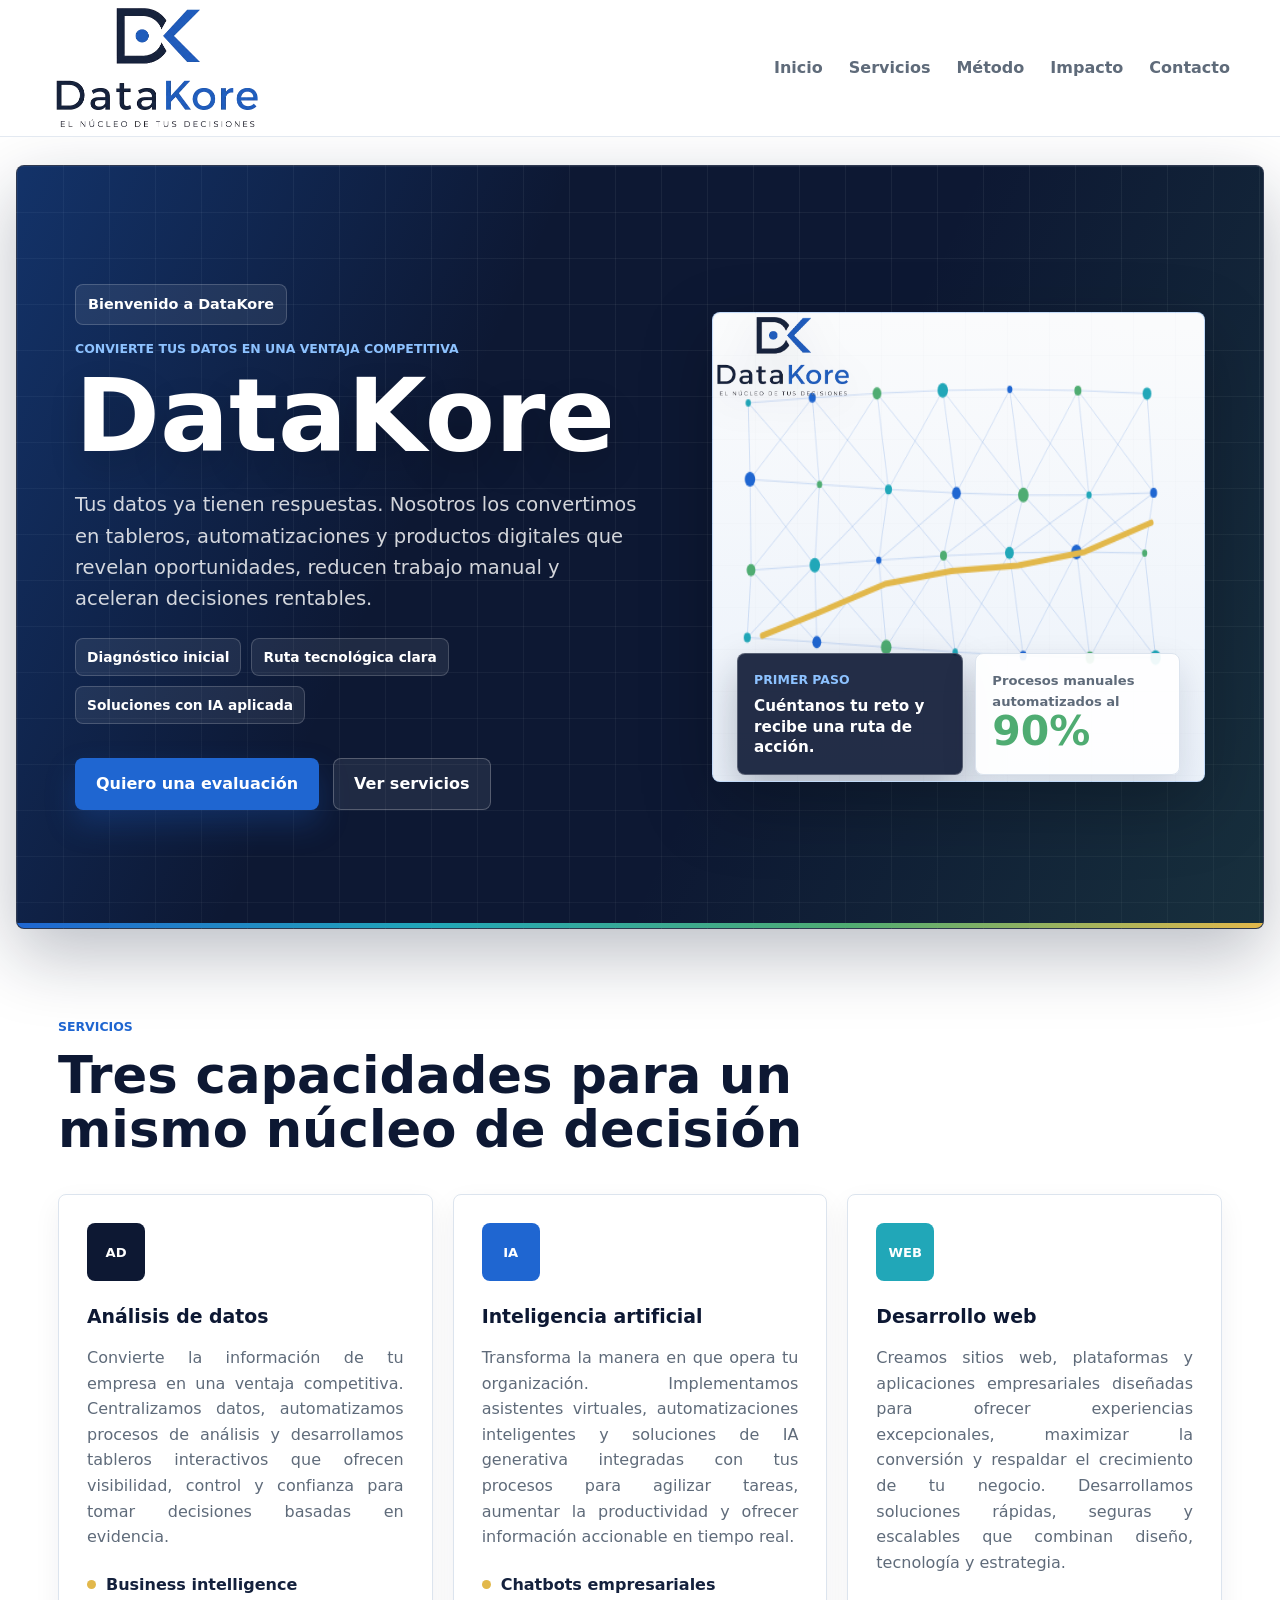
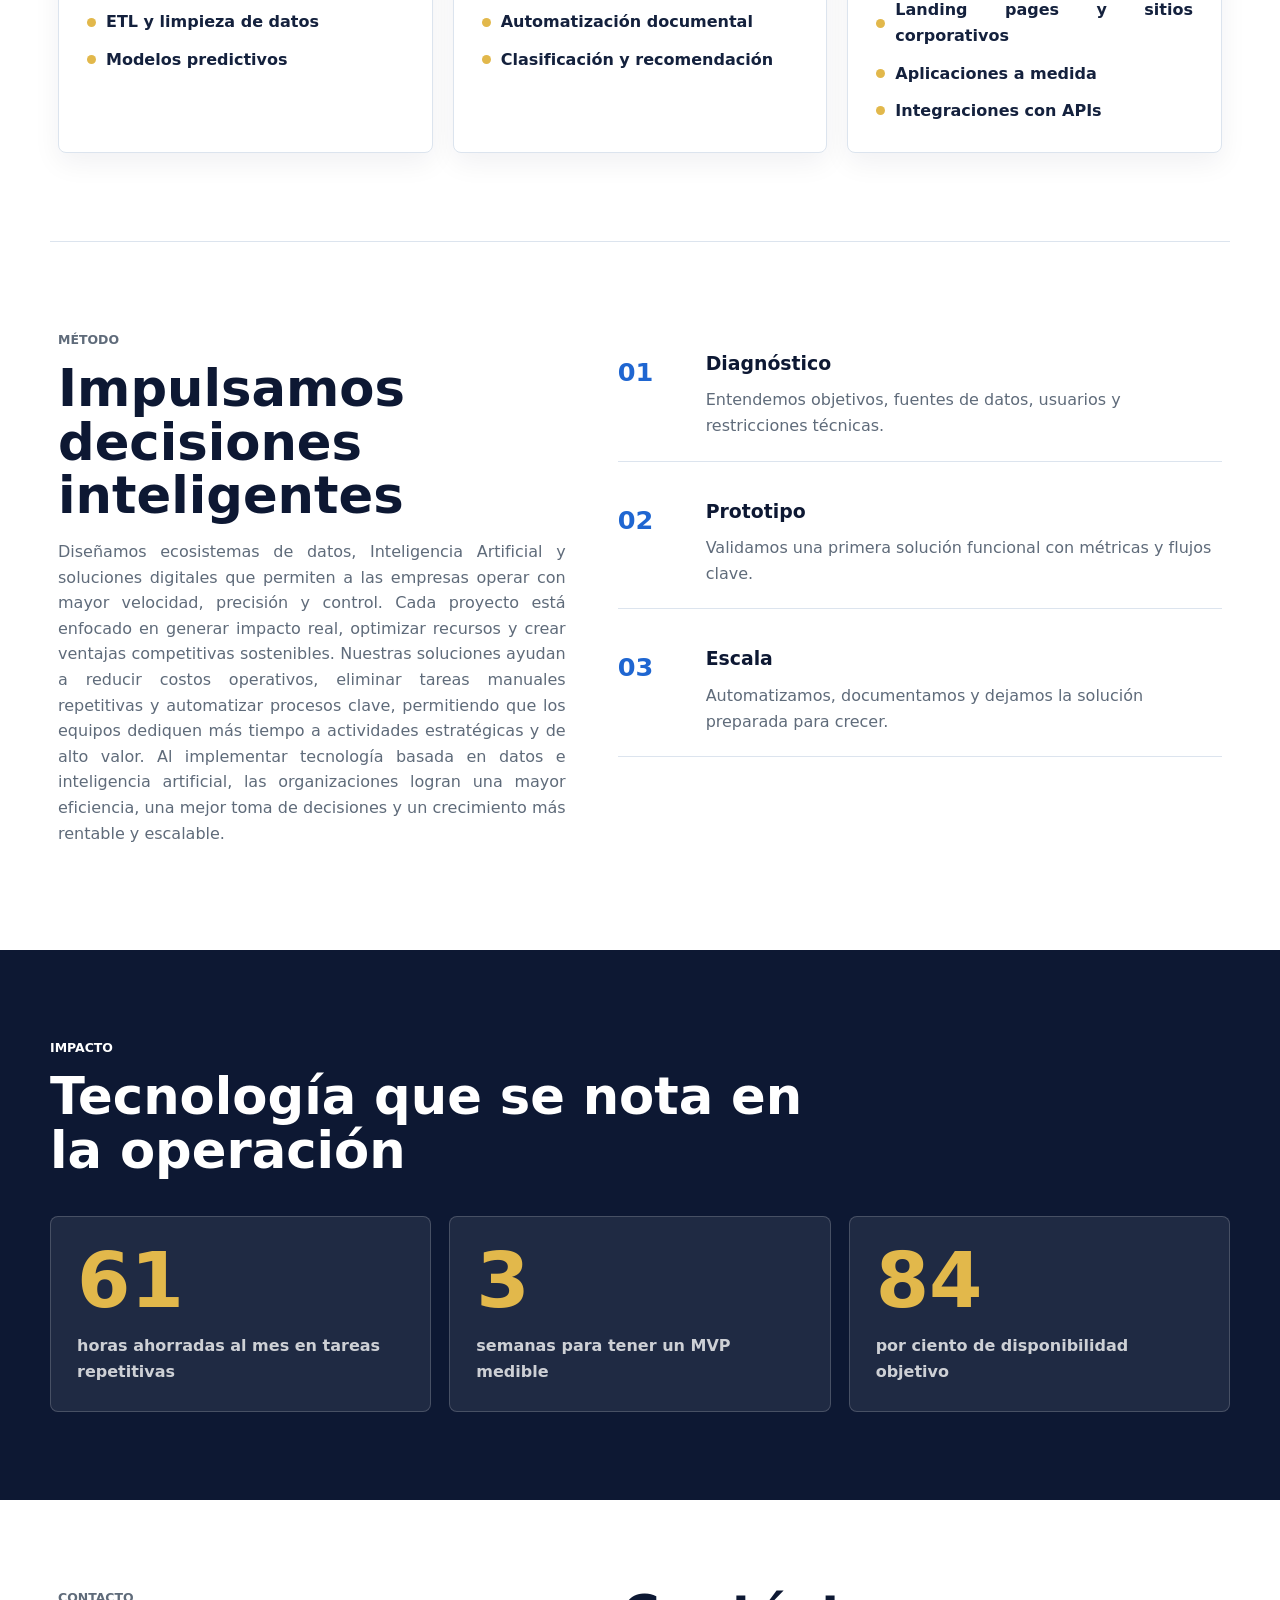
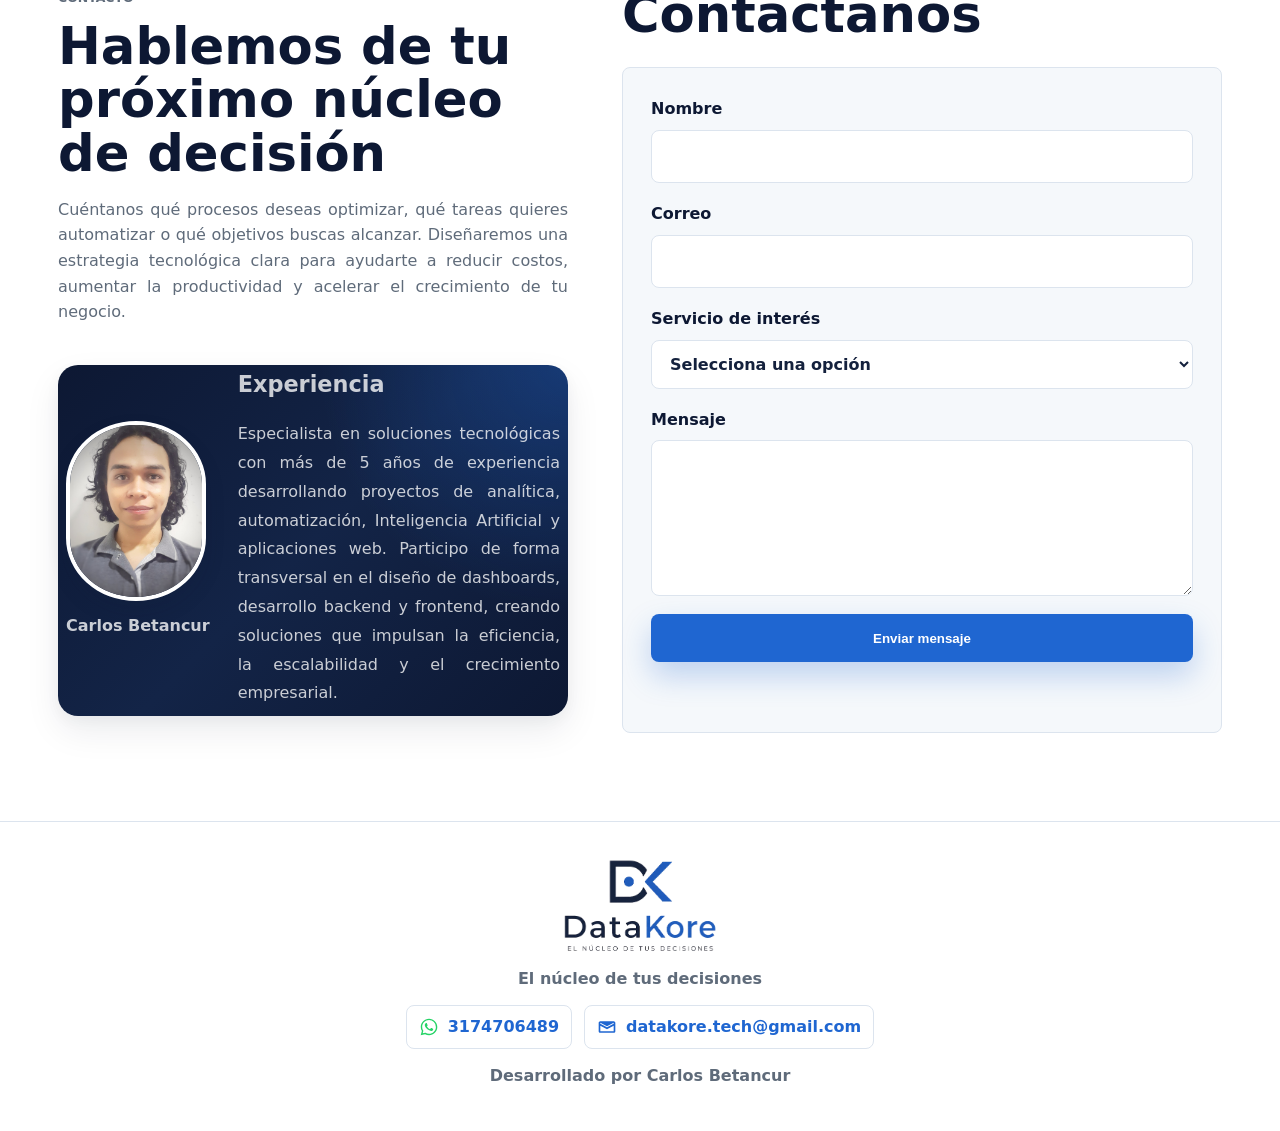
==== index.html @ 629682bc "Update index.html phone number" ====
<!DOCTYPE html>
<html lang="es">
  <head>
    <!-- deploy -->
    <meta charset="UTF-8" />
    <meta name="viewport" content="width=device-width, initial-scale=1.0" />
    <meta
      name="description"
      content="DataKore ofrece análisis de datos, desarrollo web e inteligencia artificial para convertir información en decisiones de negocio."
    />
    <title>DataKore | Análisis de datos, web e inteligencia artificial</title>
    <link rel="icon" href="favicon.ico" sizes="any" />
    <link rel="icon" type="image/png" href="favicon.png" />
    <link rel="stylesheet" href="styles.css" />
  </head>
  <body>
    <header class="site-header" id="top">
      <nav class="nav" aria-label="Navegación principal">
        <a class="brand" href="#top" aria-label="DataKore inicio">
          <img src="datakore-logo-transparent.png" alt="DataKore" />
        </a>

        <button class="nav-toggle" type="button" aria-label="Abrir menú" aria-expanded="false">
          <span></span>
          <span></span>
          <span></span>
        </button>

        <div class="nav-links" data-nav-links>
          <a href="#top">Inicio</a>
          <a href="#servicios">Servicios</a>
          <a href="#metodo">Método</a>
          <a href="#impacto">Impacto</a>
          <a href="#contacto">Contacto</a>
        </div>
      </nav>
    </header>

    <main>
      <section class="hero" aria-labelledby="hero-title">
        <div class="hero-content">
          <p class="welcome-line">Bienvenido a DataKore</p>
          <p class="eyebrow">Convierte tus datos en una ventaja competitiva</p>
          <h1 id="hero-title">DataKore</h1>
          <p class="hero-copy">
            Tus datos ya tienen respuestas. Nosotros los convertimos en tableros,
            automatizaciones y productos digitales que revelan oportunidades, reducen
            trabajo manual y aceleran decisiones rentables.
          </p>
          <div class="hero-benefits" aria-label="Beneficios principales">
            <span>Diagnóstico inicial</span>
            <span>Ruta tecnológica clara</span>
            <span>Soluciones con IA aplicada</span>
          </div>
          <div class="hero-actions">
            <a class="btn primary" href="#contacto">Quiero una evaluación</a>
            <a class="btn secondary" href="#servicios">Ver servicios</a>
          </div>
        </div>

        <div class="hero-visual" aria-label="Visualización dinámica de datos">
          <img class="hero-logo" src="datakore-logo-transparent.png" alt="" aria-hidden="true" />
          <canvas id="dataCanvas" width="560" height="380"></canvas>
          <div class="visual-cards" aria-label="Resumen de acción e impacto">
            <div class="lead-panel">
              <span>Primer paso</span>
              <strong>Cuéntanos tu reto y recibe una ruta de acción.</strong>
            </div>
            <div class="metric-panel">
              <span class="metric-label">Procesos manuales automatizados al</span>
              <strong class="metric-value">
                <span class="metric-number">90%</span>
              </strong>
            </div>
          </div>
        </div>
      </section>

      <section class="services section" id="servicios" aria-labelledby="services-title">
        <div class="section-heading">
          <p class="eyebrow">Servicios</p>
          <h2 id="services-title">Tres capacidades para un mismo núcleo de decisión</h2>
        </div>

        <div class="service-grid">
          <article class="service-card">
            <span class="service-icon">AD</span>
            <h3>Análisis de datos</h3>
            <p>
              Convierte la información de tu empresa en una ventaja competitiva. 
              Centralizamos datos, automatizamos procesos de análisis y desarrollamos 
              tableros interactivos que ofrecen visibilidad, control y confianza para 
              tomar decisiones basadas en evidencia.
            </p>
            <ul>
              <li>Business intelligence</li>
              <li>ETL y limpieza de datos</li>
              <li>Modelos predictivos</li>
            </ul>
          </article>

          <article class="service-card">
            <span class="service-icon">IA</span>
            <h3>Inteligencia artificial</h3>
            <p>
              Transforma la manera en que opera tu organización. Implementamos asistentes 
              virtuales, automatizaciones inteligentes y soluciones de IA generativa integradas 
              con tus procesos para agilizar tareas, aumentar la productividad y ofrecer información 
              accionable en tiempo real.

            </p>
            <ul>
              <li>Chatbots empresariales</li>
              <li>Automatización documental</li>
              <li>Clasificación y recomendación</li>
            </ul>
          </article>

          <article class="service-card">
            <span class="service-icon">WEB</span>
            <h3>Desarrollo web</h3>
            <p>
              Creamos sitios web, plataformas y aplicaciones empresariales diseñadas para ofrecer experiencias 
              excepcionales, maximizar la conversión y respaldar el crecimiento de tu negocio. Desarrollamos 
              soluciones rápidas, seguras y escalables que combinan diseño, tecnología y estrategia.
            </p>
            <ul>
              <li>Landing pages y sitios corporativos</li>
              <li>Aplicaciones a medida</li>
              <li>Integraciones con APIs</li>
            </ul>
          </article>
        </div>
      </section>

      <section class="method section" id="metodo" aria-labelledby="method-title">
        <div class="method-copy">
          <p class="eyebrow">Método</p>
          <h2 id="method-title">Impulsamos decisiones inteligentes</h2>
          <p>
            Diseñamos ecosistemas de datos, Inteligencia Artificial y soluciones digitales que 
            permiten a las empresas operar con mayor velocidad, precisión y control. Cada proyecto 
            está enfocado en generar impacto real, optimizar recursos y crear ventajas competitivas 
            sostenibles. Nuestras soluciones ayudan a reducir costos operativos, eliminar tareas 
            manuales repetitivas y automatizar procesos clave, permitiendo que los equipos dediquen 
            más tiempo a actividades estratégicas y de alto valor. Al implementar tecnología basada 
            en datos e inteligencia artificial, las organizaciones logran una mayor eficiencia, una 
            mejor toma de decisiones y un crecimiento más rentable y escalable.
          </p>
        </div>

        <div class="timeline">
          <article>
            <span>01</span>
            <h3>Diagnóstico</h3>
            <p>Entendemos objetivos, fuentes de datos, usuarios y restricciones técnicas.</p>
          </article>
          <article>
            <span>02</span>
            <h3>Prototipo</h3>
            <p>Validamos una primera solución funcional con métricas y flujos clave.</p>
          </article>
          <article>
            <span>03</span>
            <h3>Escala</h3>
            <p>Automatizamos, documentamos y dejamos la solución preparada para crecer.</p>
          </article>
        </div>
      </section>

      <section class="impact section" id="impacto" aria-labelledby="impact-title">
        <div class="section-heading">
          <p class="eyebrow">Impacto</p>
          <h2 id="impact-title">Tecnología que se nota en la operación</h2>
        </div>

        <div class="impact-grid">
          <article>
            <strong data-count="72">0</strong>
            <span>horas ahorradas al mes en tareas repetitivas</span>
          </article>
          <article>
            <strong data-count="4">0</strong>
            <span>semanas para tener un MVP medible</span>
          </article>
          <article>
            <strong data-count="99">0</strong>
            <span>por ciento de disponibilidad objetivo</span>
          </article>
        </div>
      </section>

      <section class="contact section" id="contacto" aria-labelledby="contact-title">
        <div class="contact-copy">
          <p class="eyebrow">Contacto</p>
          <h2 id="contact-title">Hablemos de tu próximo núcleo de decisión</h2>
          <p>
            Cuéntanos qué procesos deseas optimizar, qué tareas quieres automatizar 
            o qué objetivos buscas alcanzar. Diseñaremos una estrategia tecnológica 
            clara para ayudarte a reducir costos, aumentar la productividad y acelerar 
            el crecimiento de tu negocio.
          </p>
          <div class="founder-card">
              <div class="founder-body">

                  <div class="founder-profile">
                    <img src="foto.jpeg" alt="Carlos Betancur" class="founder-photo">

                    <h4 class="founder-name">Carlos Betancur</h4>
                  </div>

                  <div class="founder-content">
                    <h2 class="founder-title">Experiencia</h2>
                      <p>
                          Especialista en soluciones tecnológicas con más de 5 años de experiencia 
                          desarrollando proyectos de analítica, automatización, Inteligencia Artificial 
                          y aplicaciones web. Participo de forma transversal en el diseño de dashboards, 
                          desarrollo backend y frontend, creando soluciones que impulsan la eficiencia, 
                          la escalabilidad y el crecimiento empresarial.
                      </p>
                  </div>

              </div>

          </div>
    </div>
      <section>
        <h2 id="contact-title-two">Contáctanos</h2><br>
        <form class="contact-form" id="contactForm" novalidate>
          <label>
            Nombre
            <input type="text" name="name" autocomplete="name" required />
          </label>
          <label>
            Correo
            <input type="email" name="email" autocomplete="email" required />
          </label>
          <label>
            Servicio de interés
            <select name="service" required>
              <option value="">Selecciona una opción</option>
              <option>Análisis de datos</option>
              <option>Desarrollo web</option>
              <option>Inteligencia artificial</option>
              <option>Solución integral</option>
            </select>
          </label>
          <label>
            Mensaje
            <textarea name="message" rows="5" required></textarea>
          </label>
          <button class="btn primary" type="submit">Enviar mensaje</button>
          <p class="form-status" role="status" aria-live="polite"></p>
        </form>
      </section>
    </main>

    <footer class="footer">
      <img src="datakore-logo-transparent.png" alt="DataKore" />
      <p>El núcleo de tus decisiones</p>
      <div class="footer-contact" aria-label="Datos de contacto">
        <a href="https://wa.me/573174706489" target="_blank" rel="noopener">
          <svg viewBox="0 0 24 24" aria-hidden="true">
            <path d="M12.04 2C6.58 2 2.13 6.45 2.13 11.91c0 1.75.46 3.45 1.33 4.95L2 22l5.28-1.39a9.88 9.88 0 0 0 4.76 1.21h.01c5.46 0 9.91-4.45 9.91-9.91S17.5 2 12.04 2Zm0 18.14h-.01a8.2 8.2 0 0 1-4.18-1.14l-.3-.18-3.13.82.84-3.05-.2-.31a8.15 8.15 0 0 1-1.25-4.36c0-4.53 3.69-8.22 8.23-8.22 2.2 0 4.26.86 5.81 2.41a8.17 8.17 0 0 1 2.41 5.81c0 4.53-3.69 8.22-8.22 8.22Zm4.51-6.15c-.25-.12-1.46-.72-1.69-.8-.23-.08-.4-.12-.57.12-.17.25-.65.8-.8.97-.15.17-.29.19-.54.06-.25-.12-1.04-.38-1.98-1.22-.73-.65-1.23-1.46-1.37-1.7-.14-.25-.02-.38.11-.5.11-.11.25-.29.37-.43.12-.14.17-.25.25-.41.08-.17.04-.31-.02-.43-.06-.12-.57-1.37-.78-1.88-.2-.49-.41-.42-.57-.43h-.49c-.17 0-.43.06-.66.31-.23.25-.87.85-.87 2.07s.89 2.4 1.02 2.57c.12.17 1.75 2.67 4.24 3.74.59.26 1.05.41 1.41.52.59.19 1.13.16 1.56.1.48-.07 1.46-.6 1.67-1.18.21-.58.21-1.08.14-1.18-.06-.1-.23-.16-.48-.28Z" />
          </svg>
          3174706489
        </a>
        <a href="mailto:ndrsbtncr@gmail.com">
          <svg viewBox="0 0 24 24" aria-hidden="true">
            <path d="M4 5h16c1.1 0 2 .9 2 2v10c0 1.1-.9 2-2 2H4c-1.1 0-2-.9-2-2V7c0-1.1.9-2 2-2Zm8 7.35L20 8.2V7l-8 4.15L4 7v1.2l8 4.15Zm0 2.25L4 10.45V17h16v-6.55l-8 4.15Z" />
          </svg>
          datakore.tech@gmail.com
        </a>
      </div>
      <p>Desarrollado por Carlos Betancur</p>
    </footer>

    <script src="script.js"></script>
  </body>
</html>
---- styles.css ----
:root {
  --navy: #0d1833;
  --blue: #1f66d1;
  --cyan: #21a7b8;
  --green: #4fac72;
  --amber: #e2b84b;
  --ink: #14213d;
  --muted: #5f6b7a;
  --line: #dce4ee;
  --surface: #ffffff;
  --soft: #f5f8fb;
  --shadow: 0 20px 55px rgba(13, 24, 51, 0.14);
}

* {
  box-sizing: border-box;
}

html {
  scroll-behavior: smooth;
}

body {
  margin: 0;
  color: var(--ink);
  background: var(--surface);
  font-family: Inter, "Segoe UI", system-ui, -apple-system, BlinkMacSystemFont, sans-serif;
  line-height: 1.6;
}

img {
  max-width: 100%;
  display: block;
}

a {
  color: inherit;
  text-decoration: none;
}

.site-header {
  position: sticky;
  top: 0;
  z-index: 20;
  background: rgba(255, 255, 255, 0.88);
  border-bottom: 1px solid rgba(220, 228, 238, 0.8);
  backdrop-filter: blur(18px);
}

.nav {
  width: min(1180px, calc(100% - 32px));
  height: 136px;
  margin: 0 auto;
  display: flex;
  align-items: center;
  justify-content: space-between;
  gap: 24px;
}

.brand img {
  width: 214px;
}

.nav-links {
  display: flex;
  align-items: center;
  gap: 26px;
  color: var(--muted);
  font-weight: 650;
}

.nav-links a {
  position: relative;
  padding: 8px 0;
}

.nav-links a::after {
  content: "";
  position: absolute;
  left: 0;
  bottom: 2px;
  width: 100%;
  height: 2px;
  transform: scaleX(0);
  transform-origin: right;
  background: var(--blue);
  transition: transform 180ms ease;
}

.nav-links a:hover,
.nav-links a:focus-visible {
  color: var(--navy);
}

.nav-links a:hover::after,
.nav-links a:focus-visible::after {
  transform: scaleX(1);
  transform-origin: left;
}

.nav-toggle {
  width: 44px;
  height: 44px;
  display: none;
  place-items: center;
  border: 1px solid var(--line);
  border-radius: 8px;
  background: var(--surface);
  cursor: pointer;
}

.nav-toggle span {
  width: 20px;
  height: 2px;
  display: block;
  margin: 3px 0;
  background: var(--navy);
  transition: transform 180ms ease, opacity 180ms ease;
}

.hero {
  min-height: calc(100vh - 136px);
  width: min(1280px, calc(100% - 32px));
  margin: 28px auto 0;
  padding: clamp(32px, 5vw, 58px);
  display: grid;
  grid-template-columns: minmax(0, 1fr) minmax(360px, 0.86fr);
  align-items: center;
  gap: clamp(32px, 5vw, 64px);
  position: relative;
  overflow: hidden;
  border: 1px solid rgba(255, 255, 255, 0.14);
  border-radius: 8px;
  background:
    linear-gradient(90deg, rgba(255, 255, 255, 0.055) 1px, transparent 1px),
    linear-gradient(180deg, rgba(255, 255, 255, 0.055) 1px, transparent 1px),
    #0d1833;
  background-size: 46px 46px;
  box-shadow: 0 26px 70px rgba(13, 24, 51, 0.28);
  animation: heroGrid 16s linear infinite;
}

.hero-content {
  position: relative;
  z-index: 2;
  max-width: 650px;
}

.hero::before {
  content: "";
  position: absolute;
  inset: 0;
  background:
    linear-gradient(115deg, rgba(31, 102, 209, 0.34), transparent 35%),
    linear-gradient(295deg, rgba(79, 172, 114, 0.16), transparent 40%),
    linear-gradient(0deg, rgba(13, 24, 51, 0.26), rgba(13, 24, 51, 0));
  pointer-events: none;
}

.hero::after {
  content: "";
  position: absolute;
  inset: auto 0 0;
  height: 5px;
  background: linear-gradient(90deg, var(--blue), var(--cyan), var(--green), var(--amber));
}

@keyframes heroGrid {
  from {
    background-position: 0 0, 0 0, 0 0;
  }

  to {
    background-position: 92px 46px, 92px 46px, 0 0;
  }
}

.welcome-line {
  display: inline-flex;
  margin: 0 0 14px;
  padding: 8px 12px;
  border: 1px solid rgba(255, 255, 255, 0.18);
  border-radius: 8px;
  color: #ffffff;
  background: rgba(255, 255, 255, 0.08);
  font-size: 0.9rem;
  font-weight: 800;
}

.eyebrow {
  margin: 0 0 12px;
  color: var(--blue);
  font-size: 0.78rem;
  font-weight: 800;
  letter-spacing: 0;
  text-transform: uppercase;
}

.hero .eyebrow {
  color: #8dc2ff;
}

h1,
h2,
h3,
p {
  overflow-wrap: break-word;
}

h1 {
  margin: 0;
  color: var(--navy);
  font-size: clamp(3.6rem, 8vw, 7.4rem);
  line-height: 0.88;
  letter-spacing: 0;
  white-space: nowrap;
  overflow-wrap: normal;
  word-break: keep-all;
}

.hero h1 {
  color: #ffffff;
  text-shadow: 0 16px 35px rgba(0, 0, 0, 0.18);
}

h2 {
  margin: 0;
  color: var(--navy);
  font-size: clamp(2rem, 4vw, 3.35rem);
  line-height: 1.05;
  letter-spacing: 0;
}

h3 {
  margin: 0;
  color: var(--navy);
  font-size: 1.18rem;
  line-height: 1.25;
}

.hero-copy {
  max-width: 570px;
  margin: 28px 0 0;
  color: rgba(255, 255, 255, 0.82);
  font-size: clamp(1rem, 2vw, 1.22rem);
}

.hero-benefits {
  margin-top: 24px;
  display: flex;
  flex-wrap: wrap;
  gap: 10px;
}

.hero-benefits span {
  display: inline-flex;
  align-items: center;
  min-height: 34px;
  padding: 7px 11px;
  border: 1px solid rgba(255, 255, 255, 0.18);
  border-radius: 8px;
  color: #ffffff;
  background: rgba(255, 255, 255, 0.08);
  font-size: 0.86rem;
  font-weight: 800;
}

.hero-actions {
  margin-top: 34px;
  display: flex;
  flex-wrap: wrap;
  gap: 14px;
}

.btn {
  min-height: 48px;
  display: inline-flex;
  align-items: center;
  justify-content: center;
  padding: 12px 20px;
  border: 1px solid transparent;
  border-radius: 8px;
  font-weight: 800;
  cursor: pointer;
  transition: transform 180ms ease, box-shadow 180ms ease, border-color 180ms ease;
}

.btn:hover,
.btn:focus-visible {
  transform: translateY(-2px);
}

.btn.primary {
  color: #ffffff;
  background: var(--blue);
  box-shadow: 0 14px 30px rgba(31, 102, 209, 0.26);
}

.btn.secondary {
  color: var(--navy);
  background: var(--surface);
  border-color: var(--line);
}

.hero .btn.secondary {
  color: #ffffff;
  background: rgba(255, 255, 255, 0.08);
  border-color: rgba(255, 255, 255, 0.24);
}

.hero-visual {
  position: relative;
  min-height: 470px;
  display: grid;
  place-items: center;
  isolation: isolate;
  overflow: hidden;
  border: 1px solid rgba(141, 194, 255, 0.42);
  border-radius: 8px;
  background:
    linear-gradient(90deg, rgba(13, 24, 51, 0.06) 1px, transparent 1px),
    linear-gradient(180deg, rgba(13, 24, 51, 0.06) 1px, transparent 1px),
    rgba(248, 251, 255, 0.94);
  background-size: 42px 42px;
  box-shadow: 0 24px 70px rgba(0, 0, 0, 0.25);
  z-index: 2;
}

.hero-visual::before {
  content: "";
  position: absolute;
  inset: 0;
  background: linear-gradient(180deg, rgba(255, 255, 255, 0.78), rgba(236, 243, 252, 0.82));
  z-index: -1;
}

.hero-logo {
  position: absolute;
  top: 0px;
  left: 0px;
  width: min(30%, 140px);
  max-height: 145px;
  object-fit: contain;
  filter: drop-shadow(0 12px 20px rgba(13, 24, 51, 0.12));
  z-index: 2;
}

#dataCanvas {
  position: absolute;
  inset: 0;
  width: 100%;
  height: 100%;
  transform: none;
  pointer-events: none;
  z-index: 1;
}

.visual-cards {
  position: absolute;
  left: 24px;
  right: 24px;
  bottom: 26px;
  display: grid;
  grid-template-columns: minmax(0, 1.05fr) minmax(170px, 0.95fr);
  gap: 12px;
  align-items: stretch;
  z-index: 3;
}

.metric-panel {
  min-width: 0;
  padding: 16px;
  border: 1px solid var(--line);
  border-radius: 8px;
  background: rgba(255, 255, 255, 0.92);
  box-shadow: 0 14px 35px rgba(13, 24, 51, 0.13);
  overflow: hidden;
  position: relative;
  top: 20px;
}

.lead-panel {
  min-width: 0;
  padding: 16px;
  border: 1px solid rgba(255, 255, 255, 0.24);
  border-radius: 8px;
  color: #ffffff;
  background: rgba(13, 24, 51, 0.9);
  box-shadow: 0 18px 40px rgba(13, 24, 51, 0.28);
  overflow: hidden;
  position: relative;
  top: 20px; 
}

.lead-panel span {
  display: block;
  color: #8dc2ff;
  font-size: 0.78rem;
  font-weight: 900;
  text-transform: uppercase;
}

.lead-panel strong {
  display: block;
  margin-top: 6px;
  font-size: 0.95rem;
  line-height: 1.35;
  overflow-wrap: break-word;
}

.metric-label {
  display: block;
  color: var(--muted);
  font-size: 0.82rem;
  font-weight: 700;
}

.metric-value {
  display: grid;
  gap: 2px;
  color: var(--muted);
  font-size: 1.08rem;
  line-height: 1.12;
  overflow-wrap: normal;
  min-width: 0;
}

.metric-number {
  color: var(--green);
  font-size: clamp(2rem, 3.2vw, 2.65rem);
  line-height: 0.95;
}

.section {
  width: min(1180px, calc(100% - 32px));
  margin: 0 auto;
  padding: 88px 8px;
  scroll-margin-top: 64px;
}

.section-heading {
  max-width: 760px;
  margin-bottom: 38px;
}

.service-grid {
  display: grid;
  grid-template-columns: repeat(3, minmax(0, 1fr));
  gap: 20px;
}

.service-card {
  min-height: 390px;
  padding: 28px;
  border: 1px solid var(--line);
  border-radius: 8px;
  background: var(--surface);
  box-shadow: 0 10px 28px rgba(13, 24, 51, 0.06);
}

.service-icon {
  width: 58px;
  height: 58px;
  margin-bottom: 24px;
  display: inline-grid;
  place-items: center;
  border-radius: 8px;
  color: #ffffff;
  background: var(--navy);
  font-size: 0.82rem;
  font-weight: 900;
}

.service-card:nth-child(2) .service-icon {
  background: var(--blue);
}

.service-card:nth-child(3) .service-icon {
  background: var(--cyan);
}

.service-card p,
.method-copy p,
.contact-copy p {
  color: var(--muted);
}

.service-card ul {
  margin: 22px 0 0;
  padding: 0;
  list-style: none;
}

.service-card li {
  display: flex;
  align-items: center;
  gap: 10px;
  margin-top: 12px;
  color: var(--ink);
  font-weight: 650;
}

.service-card li::before {
  content: "";
  width: 9px;
  height: 9px;
  flex: 0 0 9px;
  border-radius: 50%;
  background: var(--amber);
}

.method {
  display: grid;
  grid-template-columns: minmax(0, 0.84fr) minmax(360px, 1fr);
  gap: 52px;
  align-items: start;
  border-top: 1px solid var(--line);
}

.timeline {
  display: grid;
  gap: 16px;
}

.timeline article {
  display: grid;
  grid-template-columns: 70px 1fr;
  gap: 12px 18px;
  padding: 22px 0;
  border-bottom: 1px solid var(--line);
}

.timeline span {
  grid-row: span 2;
  color: var(--blue);
  font-size: 1.6rem;
  font-weight: 900;
}

.timeline p {
  margin: 0;
  color: var(--muted);
}

.impact {
  width: 100%;
  max-width: none;
  padding: 88px max(16px, calc((100% - 1180px) / 2));
  background: var(--navy);
}

.impact .eyebrow,
.impact h2 {
  color: #ffffff;
}

.impact-grid {
  display: grid;
  grid-template-columns: repeat(3, minmax(0, 1fr));
  gap: 18px;
}

.impact-grid article {
  min-height: 188px;
  padding: 26px;
  border: 1px solid rgba(255, 255, 255, 0.18);
  border-radius: 8px;
  background: rgba(255, 255, 255, 0.08);
}

.impact-grid strong {
  display: block;
  color: var(--amber);
  font-size: clamp(2.4rem, 6vw, 4.8rem);
  line-height: 1;
}

.impact-grid span {
  display: block;
  margin-top: 14px;
  color: rgba(255, 255, 255, 0.78);
  font-weight: 650;
}

.contact {
  display: grid;
  grid-template-columns: minmax(0, 0.85fr) minmax(360px, 1fr);
  gap: 54px;
  align-items: start;
}

.contact-form {
  display: grid;
  gap: 18px;
  padding: 28px;
  border: 1px solid var(--line);
  border-radius: 8px;
  background: var(--soft);
}

.contact-form label {
  display: grid;
  gap: 8px;
  color: var(--navy);
  font-weight: 800;
}

.contact-form input,
.contact-form select,
.contact-form textarea {
  width: 100%;
  border: 1px solid var(--line);
  border-radius: 8px;
  padding: 13px 14px;
  color: var(--ink);
  background: #ffffff;
  font: inherit;
}

.contact-form input:focus,
.contact-form select:focus,
.contact-form textarea:focus {
  outline: 3px solid rgba(31, 102, 209, 0.16);
  border-color: var(--blue);
}

.form-status {
  min-height: 24px;
  margin: 0;
  color: var(--green);
  font-weight: 800;
}

.form-status.error {
  color: #b3261e;
}

.footer {
  padding: 34px 16px 42px;
  display: grid;
  justify-items: center;
  gap: 10px;
  border-top: 1px solid var(--line);
  color: var(--muted);
  text-align: center;
}

.footer img {
  width: 160px;
}

.footer p {
  margin: 0;
  font-weight: 700;
}

.footer-contact {
  display: flex;
  flex-wrap: wrap;
  justify-content: center;
  gap: 12px;
  margin: 4px 0;
}

.footer-contact a {
  min-height: 42px;
  display: inline-flex;
  align-items: center;
  gap: 9px;
  padding: 8px 12px;
  border: 1px solid var(--line);
  border-radius: 8px;
  color: var(--navy);
  background: #ffffff;
  font-weight: 800;
}

.footer-contact svg {
  width: 20px;
  height: 20px;
  fill: var(--blue);
}

.footer-contact a:first-child svg {
  fill: #25d366;
}

.footer a {
  color: var(--blue);
  font-weight: 800;
}

@media (max-width: 900px) {
  .nav-toggle {
    display: grid;
  }

.nav-links {
    position: absolute;
    top: 136px;
    left: 16px;
    right: 16px;
    display: none;
    padding: 18px;
    border: 1px solid var(--line);
    border-radius: 8px;
    background: #ffffff;
    box-shadow: var(--shadow);
  }

  .nav-links.is-open {
    display: grid;
  }

  .nav.is-open .nav-toggle span:nth-child(1) {
    transform: translateY(8px) rotate(45deg);
  }

  .nav.is-open .nav-toggle span:nth-child(2) {
    opacity: 0;
  }

  .nav.is-open .nav-toggle span:nth-child(3) {
    transform: translateY(-8px) rotate(-45deg);
  }

  .hero,
  .method,
  .contact {
    grid-template-columns: 1fr;
  }

  .hero {
    min-height: auto;
    padding: 42px;
  }

  .hero-visual {
    min-height: 430px;
  }

  .service-grid,
  .impact-grid {
    grid-template-columns: 1fr;
  }
}

@media (max-width: 560px) {
  .nav {
    height: 108px;
  }

  .section {
    scroll-margin-top: 48px;
  }

  .brand img {
    width: 170px;
  }

  .nav-links {
    top: 108px;
  }

  .hero {
    min-height: calc(100vh - 108px);
    width: min(100% - 24px, 1180px);
    margin-top: 14px;
    padding: 26px;
    gap: 34px;
  }

  .hero-actions,
  .btn {
    width: 100%;
  }

  .hero-visual::before {
    inset: 0;
  }

  .hero-logo {
    left: 7px;
    width: 95px;
    max-height: 118px;
  }

  .visual-cards {
    left: 12px;
    right: 12px;
    bottom: 16px;
    grid-template-columns: 1fr;
    gap: 8px;
  }

  .metric-panel,
  .lead-panel {
    padding: 13px;
  }

  .metric-value {
    font-size: 0.92rem;
  }

  .metric-number {
    font-size: 2rem;
  }

  .lead-panel strong {
    font-size: 0.88rem;
  }

  .section {
    width: min(100% - 24px, 1180px);
    padding: 64px 8px;
  }

  .service-card,
  .contact-form {
    padding: 22px;
  }

  .timeline article {
    grid-template-columns: 1fr;
  }

  .timeline span {
    grid-row: auto;
  }
}
.method-copy,
.service-grid,
.contact-copy p {
    text-align: justify;
}

.contact-copy {
    position: relative;
}

.founder-card {
    margin-top: 40px;
    padding: 8px;

    background:
        radial-gradient(
            circle at top right,
            rgba(31, 102, 209, 0.35),
            transparent 40%
        ),
        linear-gradient(
            135deg,
            #0d1833,
            #132447,
            #0d1833
        );

    border-radius: 20px;

    box-shadow:
        0 15px 35px rgba(13, 24, 51, 0.08),
        0 5px 15px rgba(13, 24, 51, 0.04);
}

.founder-body {
    display: flex;
    align-items: center;
    gap: 28px;
}

.founder-profile {
    text-align: center;
    flex-shrink: 0;
}

.founder-photo {
    width: 140px;
    height: 180px;

    object-fit: cover;

    border-radius: 50% / 35%;

    border: 4px solid #ffffff;

    box-shadow: 0 10px 20px rgba(13, 24, 51, 0.12);
}

.founder-name {
    margin-top: 12px;

    font-size: 1rem;
    font-weight: 600;

    color: rgba(255, 255, 255, 0.78);
}

.founder-brand {
    width: 28px;
    height: 28px;

    margin-top: 8px;

    object-fit: contain;
}

.founder-content {
    flex: 1;
}

.founder-title {
    margin: 0 0 24px 0;

    font-size: 1.4rem;
    font-weight: 700;

    color: rgba(255, 255, 255, 0.78);
}

.founder-content p {
    margin: 0;

    text-align: justify;

    line-height: 1.8;

    color: rgba(255, 255, 255, 0.78);
}

/* ===== RESPONSIVE ===== */

@media (max-width: 768px) {

    .founder-body {
        flex-direction: column;
        align-items: center;
    }

    .founder-profile {
        width: 100%;
        display: flex;
        flex-direction: column;
        align-items: center;
        justify-content: center;
    }

    .founder-photo {
        display: block;
        margin: 0 auto;
    }

    .founder-name {
        text-align: center;
    }

    .founder-brand {
        margin-left: auto;
        margin-right: auto;
        display: block;
    }
}
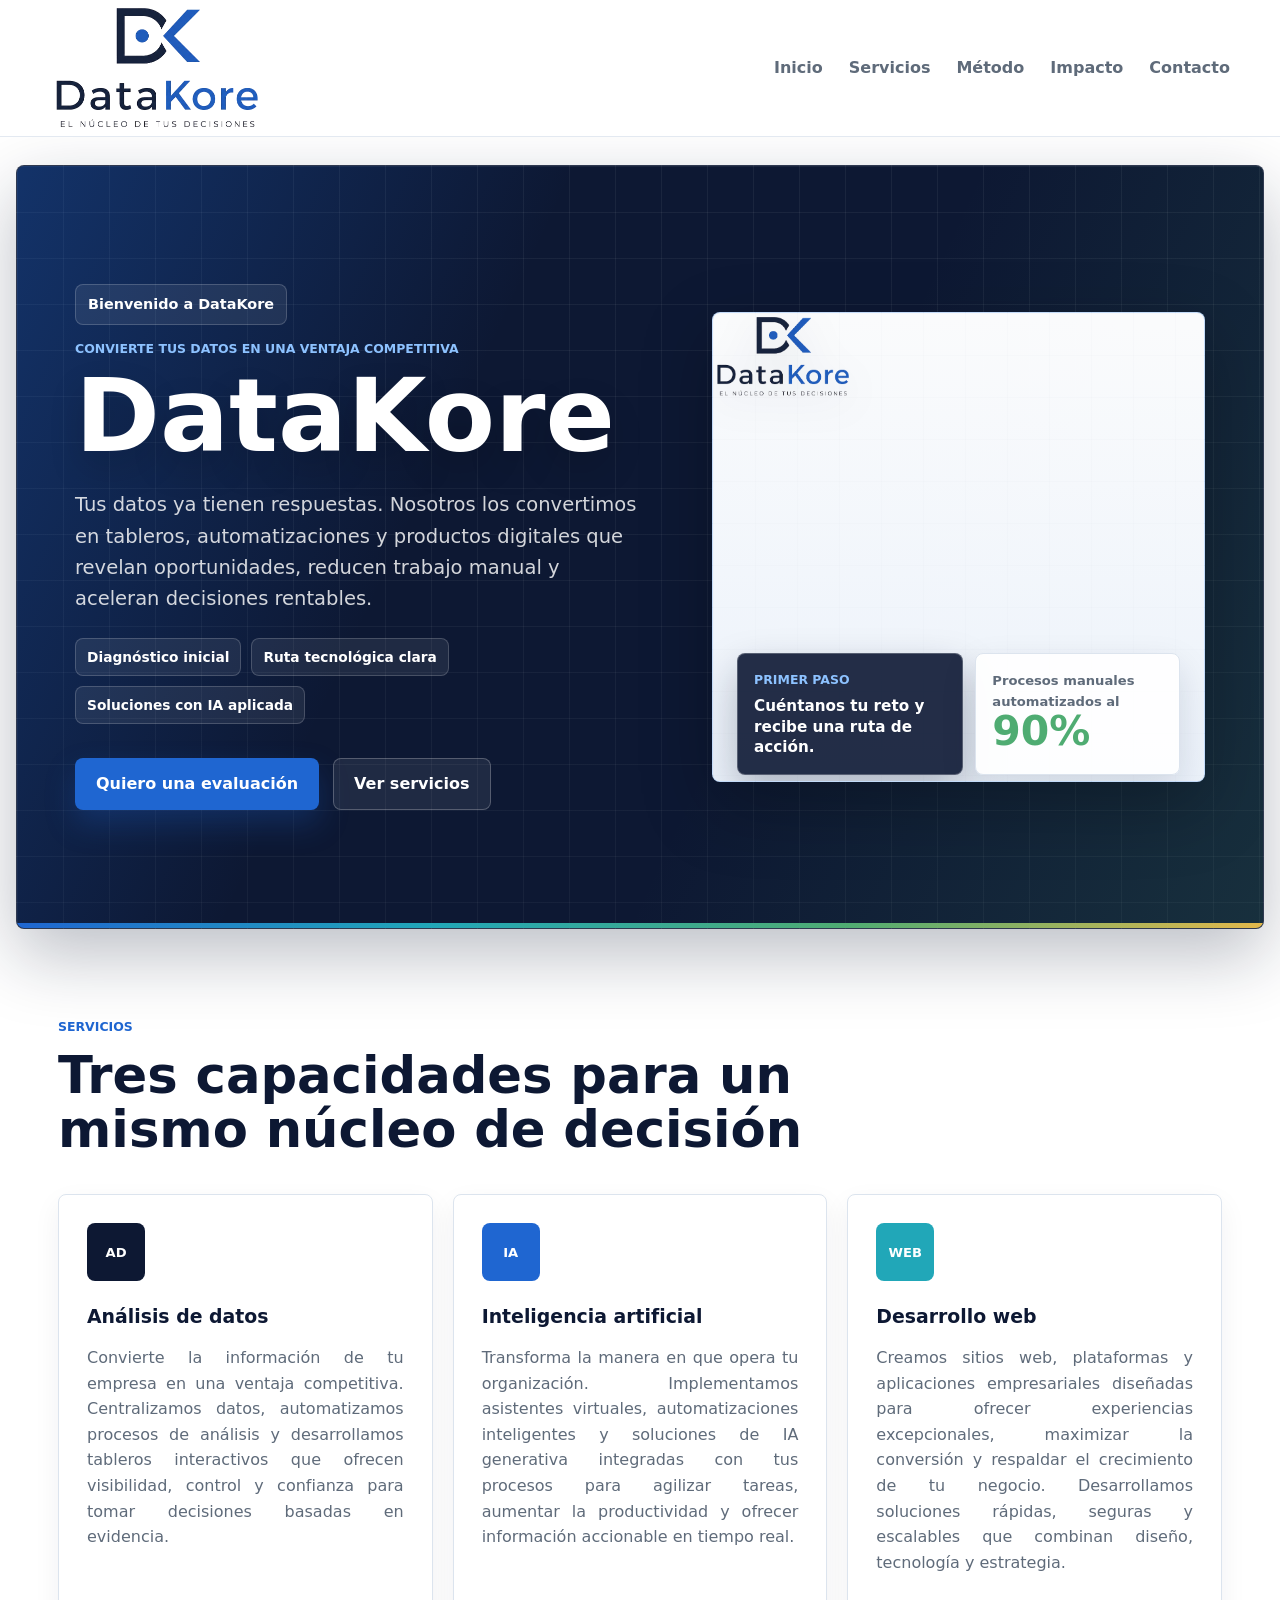
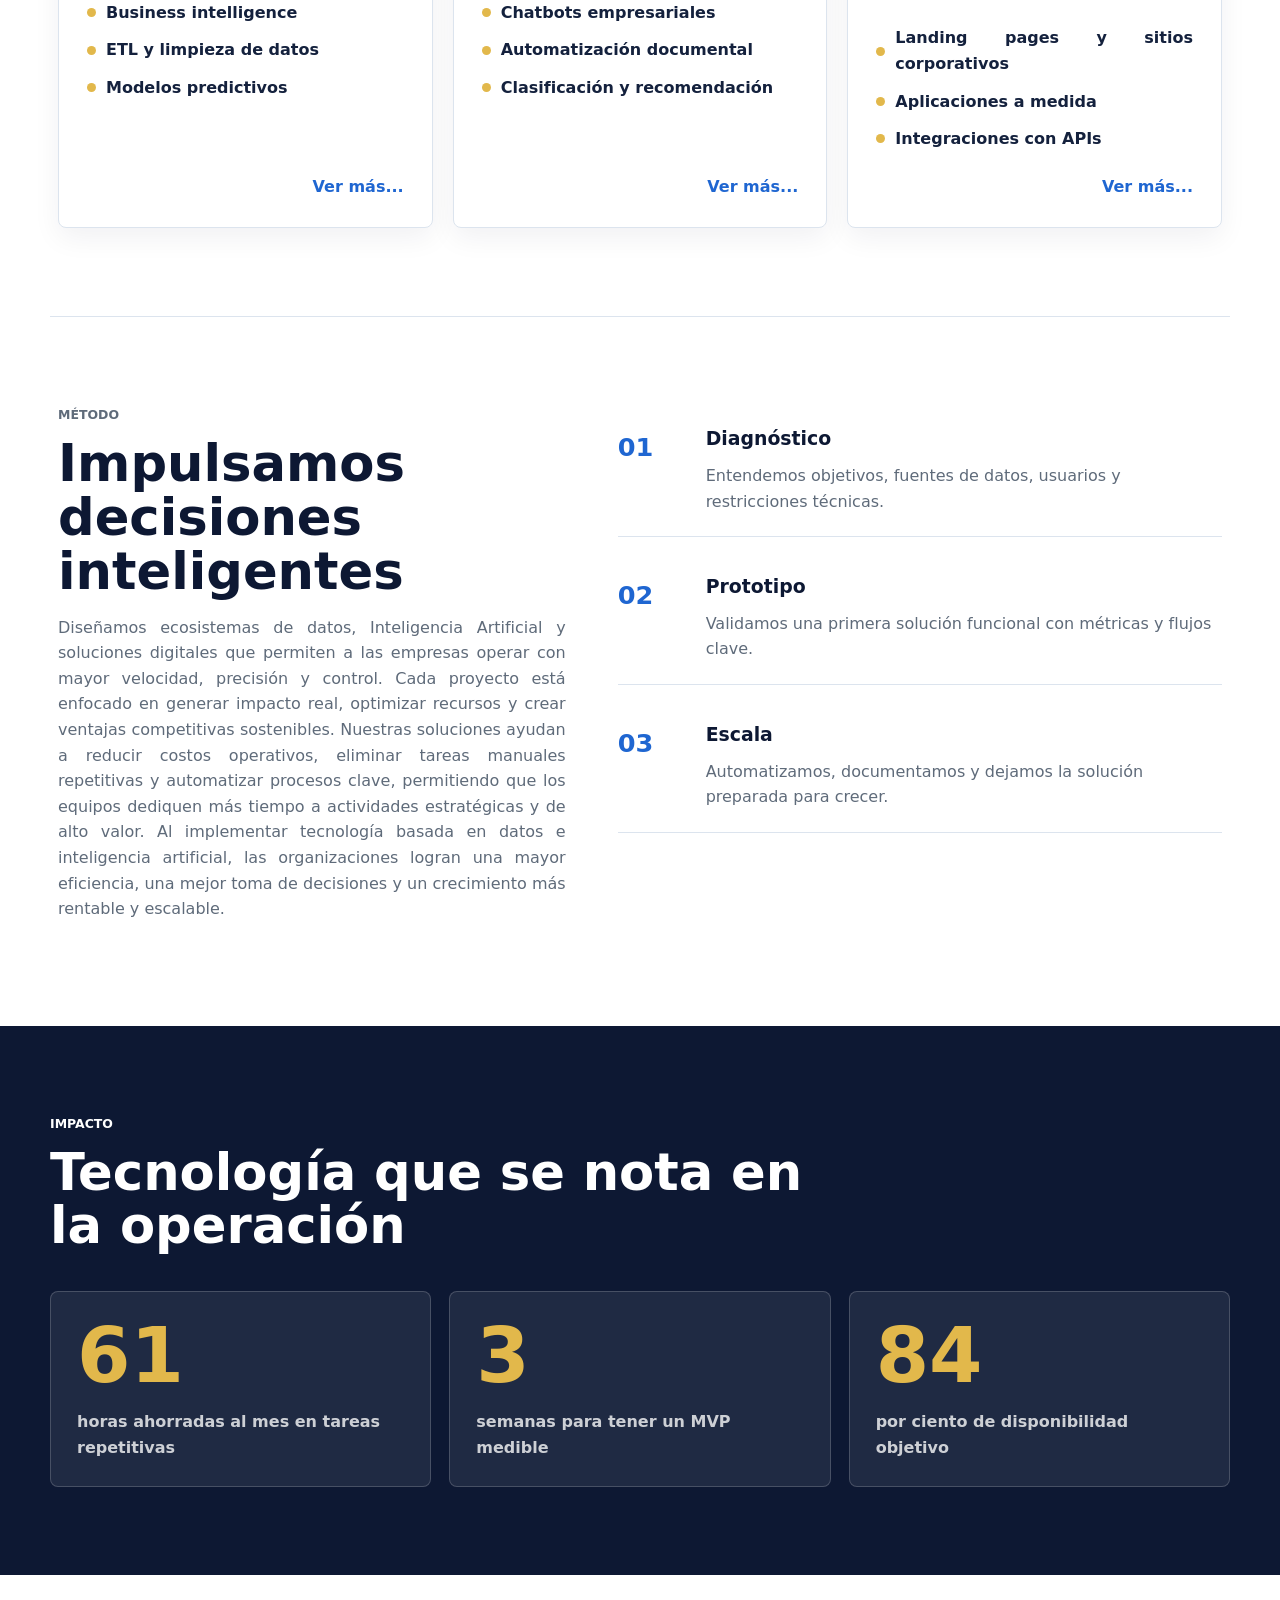
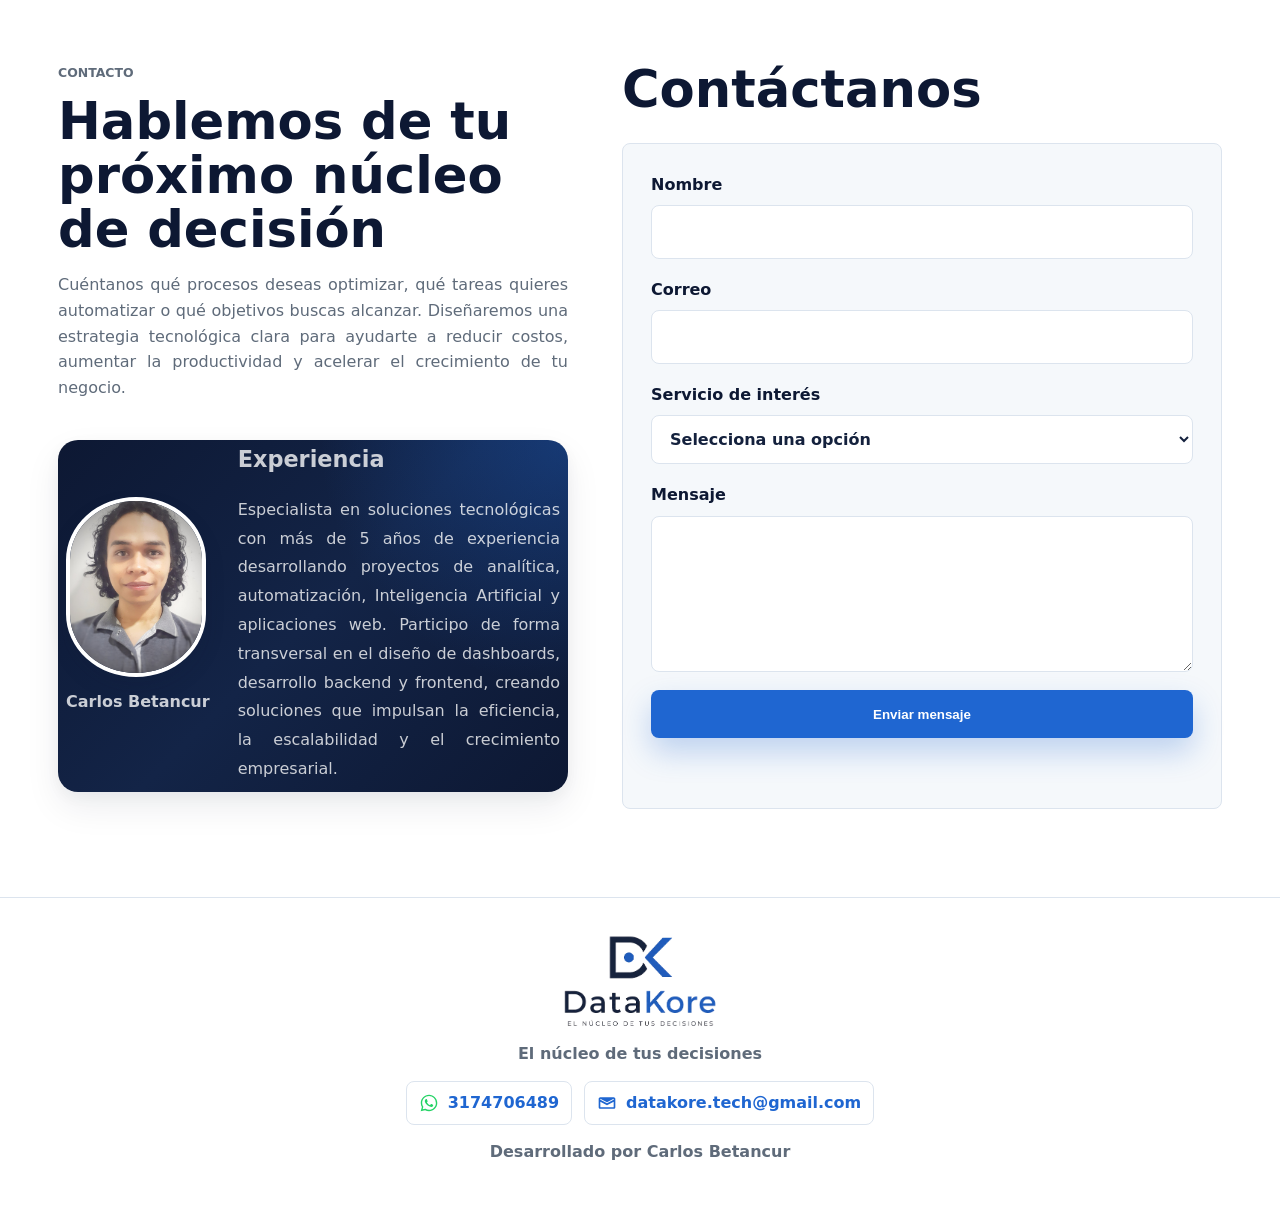
==== commit 80929aac: "tablero agregado" ====
--- a/index.html
+++ b/index.html
@@ -1,7 +1,6 @@
 <!DOCTYPE html>
 <html lang="es">
   <head>
-    <!-- deploy -->
     <meta charset="UTF-8" />
     <meta name="viewport" content="width=device-width, initial-scale=1.0" />
     <meta
@@ -97,6 +96,7 @@
               <li>ETL y limpieza de datos</li>
               <li>Modelos predictivos</li>
             </ul>
+            <a class="service-more" href="dashboard.html">Ver más...</a>
           </article>
 
           <article class="service-card">
@@ -114,6 +114,7 @@
               <li>Automatización documental</li>
               <li>Clasificación y recomendación</li>
             </ul>
+            <a class="service-more" href="#contacto">Ver más...</a>
           </article>
 
           <article class="service-card">
@@ -129,6 +130,7 @@
               <li>Aplicaciones a medida</li>
               <li>Integraciones con APIs</li>
             </ul>
+            <a class="service-more" href="#contacto">Ver más...</a>
           </article>
         </div>
       </section>
@@ -259,7 +261,7 @@
       <img src="datakore-logo-transparent.png" alt="DataKore" />
       <p>El núcleo de tus decisiones</p>
       <div class="footer-contact" aria-label="Datos de contacto">
-        <a href="https://wa.me/573174706489" target="_blank" rel="noopener">
+        <a href="https://wa.me/573207712588" target="_blank" rel="noopener">
           <svg viewBox="0 0 24 24" aria-hidden="true">
             <path d="M12.04 2C6.58 2 2.13 6.45 2.13 11.91c0 1.75.46 3.45 1.33 4.95L2 22l5.28-1.39a9.88 9.88 0 0 0 4.76 1.21h.01c5.46 0 9.91-4.45 9.91-9.91S17.5 2 12.04 2Zm0 18.14h-.01a8.2 8.2 0 0 1-4.18-1.14l-.3-.18-3.13.82.84-3.05-.2-.31a8.15 8.15 0 0 1-1.25-4.36c0-4.53 3.69-8.22 8.23-8.22 2.2 0 4.26.86 5.81 2.41a8.17 8.17 0 0 1 2.41 5.81c0 4.53-3.69 8.22-8.22 8.22Zm4.51-6.15c-.25-.12-1.46-.72-1.69-.8-.23-.08-.4-.12-.57.12-.17.25-.65.8-.8.97-.15.17-.29.19-.54.06-.25-.12-1.04-.38-1.98-1.22-.73-.65-1.23-1.46-1.37-1.7-.14-.25-.02-.38.11-.5.11-.11.25-.29.37-.43.12-.14.17-.25.25-.41.08-.17.04-.31-.02-.43-.06-.12-.57-1.37-.78-1.88-.2-.49-.41-.42-.57-.43h-.49c-.17 0-.43.06-.66.31-.23.25-.87.85-.87 2.07s.89 2.4 1.02 2.57c.12.17 1.75 2.67 4.24 3.74.59.26 1.05.41 1.41.52.59.19 1.13.16 1.56.1.48-.07 1.46-.6 1.67-1.18.21-.58.21-1.08.14-1.18-.06-.1-.23-.16-.48-.28Z" />
           </svg>
--- a/styles.css
+++ b/styles.css
@@ -456,6 +456,10 @@
   border-radius: 8px;
   background: var(--surface);
   box-shadow: 0 10px 28px rgba(13, 24, 51, 0.06);
+  display: flex;
+  flex-direction: column;
+  min-width: 0;
+  overflow: hidden;
 }
 
 .service-icon {
@@ -507,6 +511,21 @@
   flex: 0 0 9px;
   border-radius: 50%;
   background: var(--amber);
+}
+
+.service-more {
+  align-self: flex-end;
+  margin-top: auto;
+  padding-top: 22px;
+  color: var(--blue);
+  font-weight: 900;
+  white-space: nowrap;
+}
+
+.service-more:hover,
+.service-more:focus-visible {
+  color: var(--navy);
+  text-decoration: underline;
 }
 
 .method {
@@ -958,4 +977,4 @@
         margin-right: auto;
         display: block;
     }
-}+}
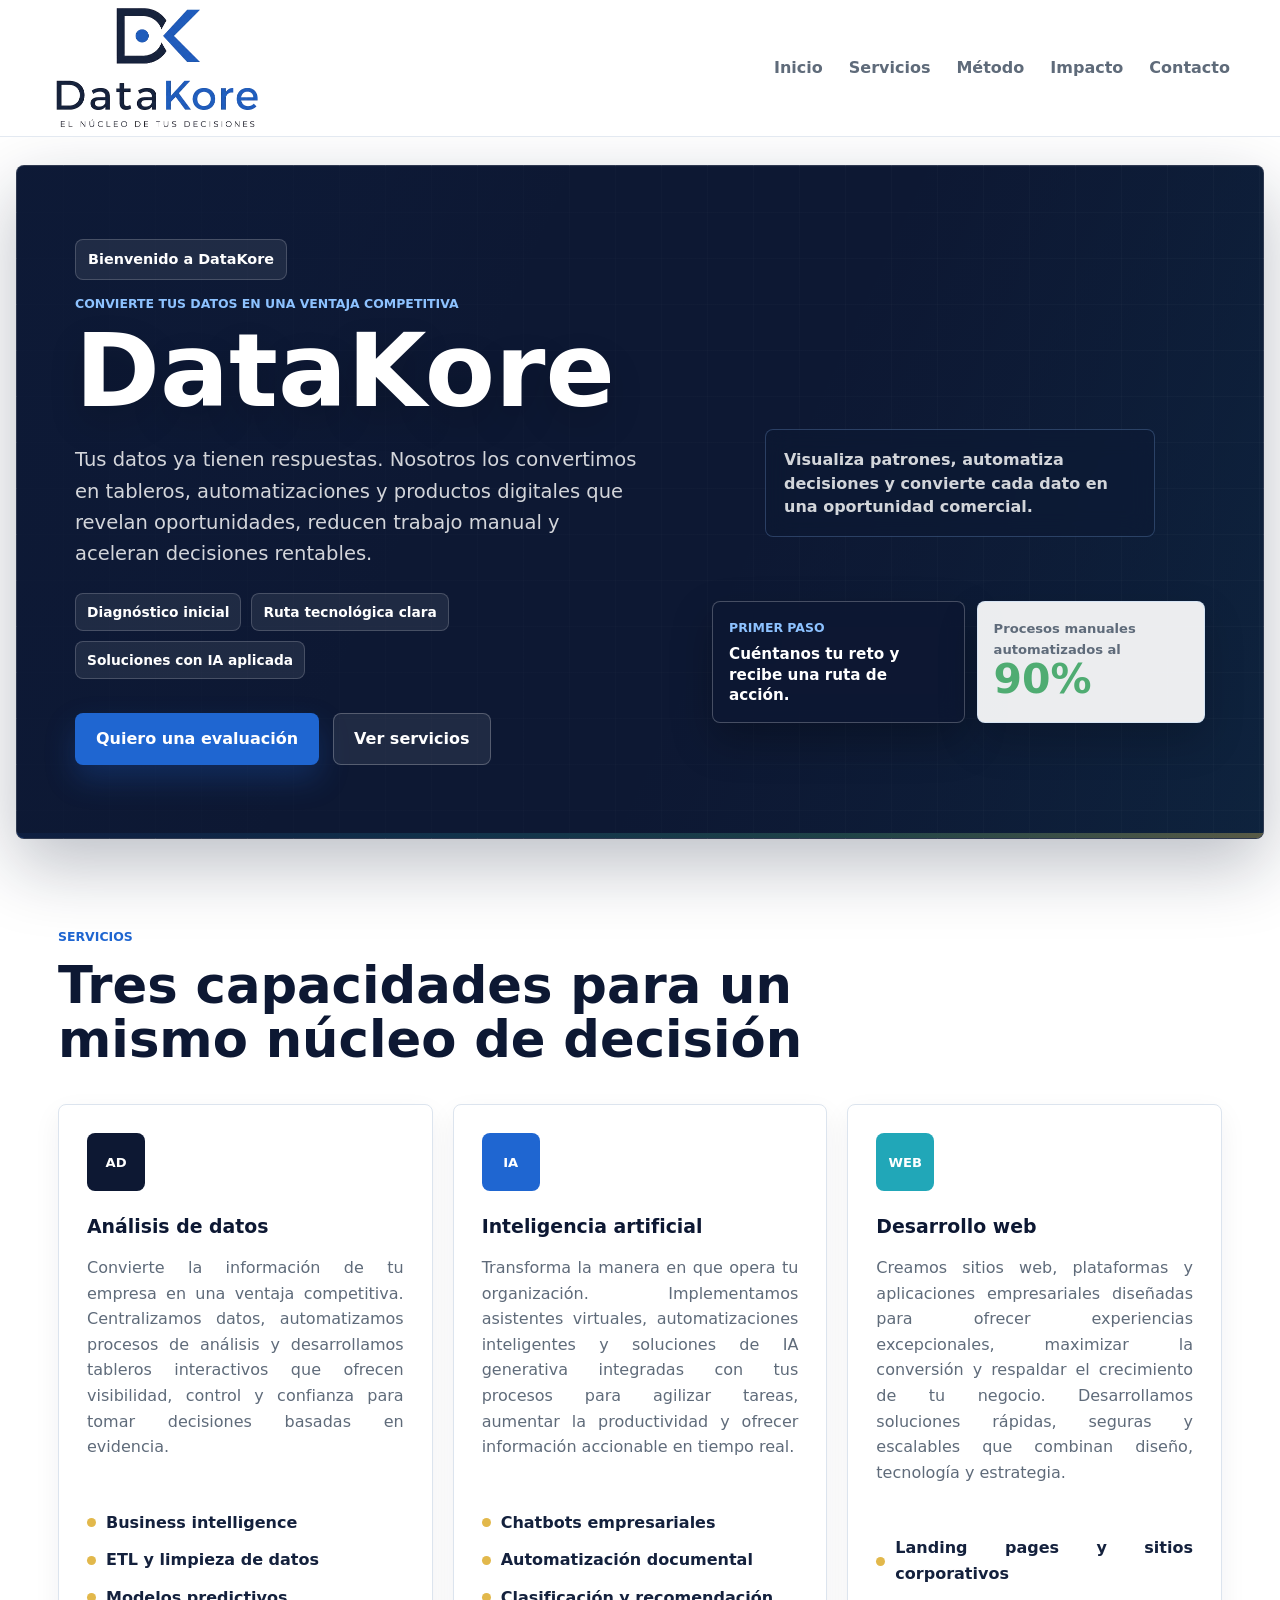
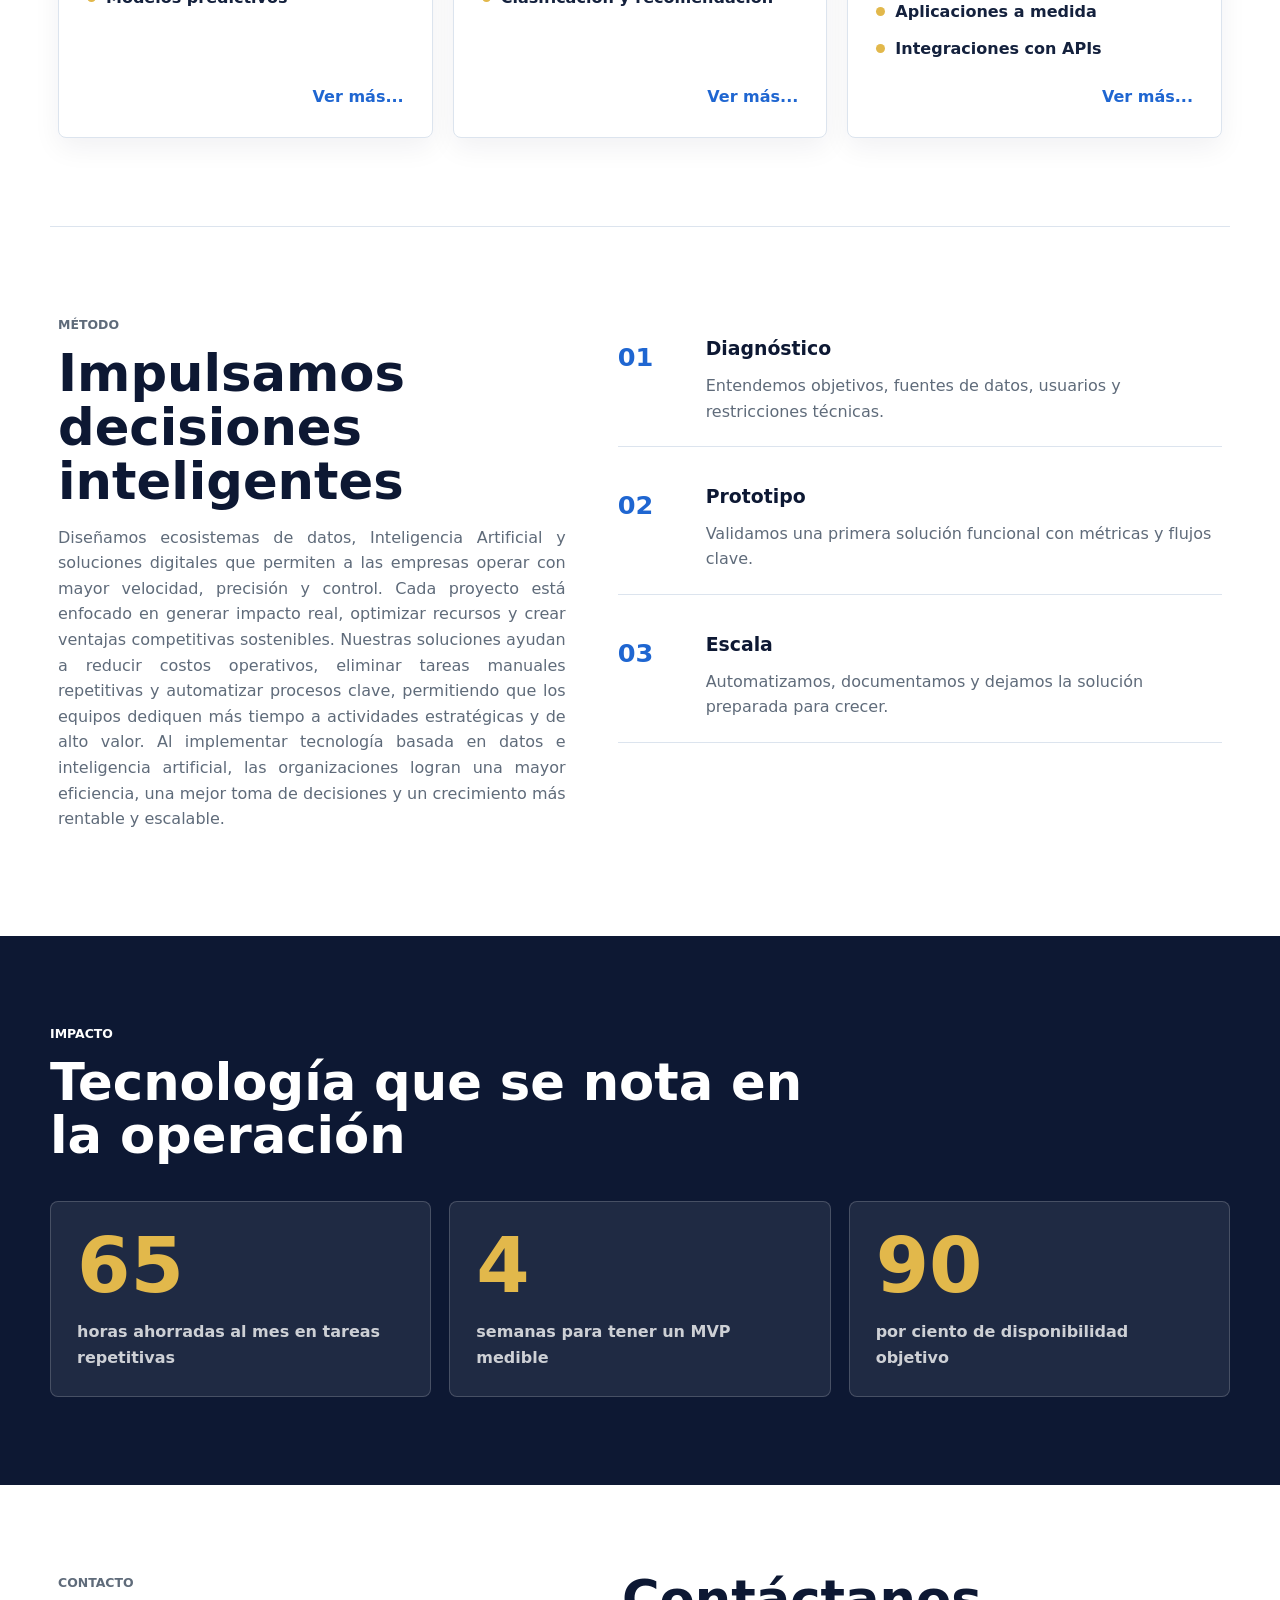
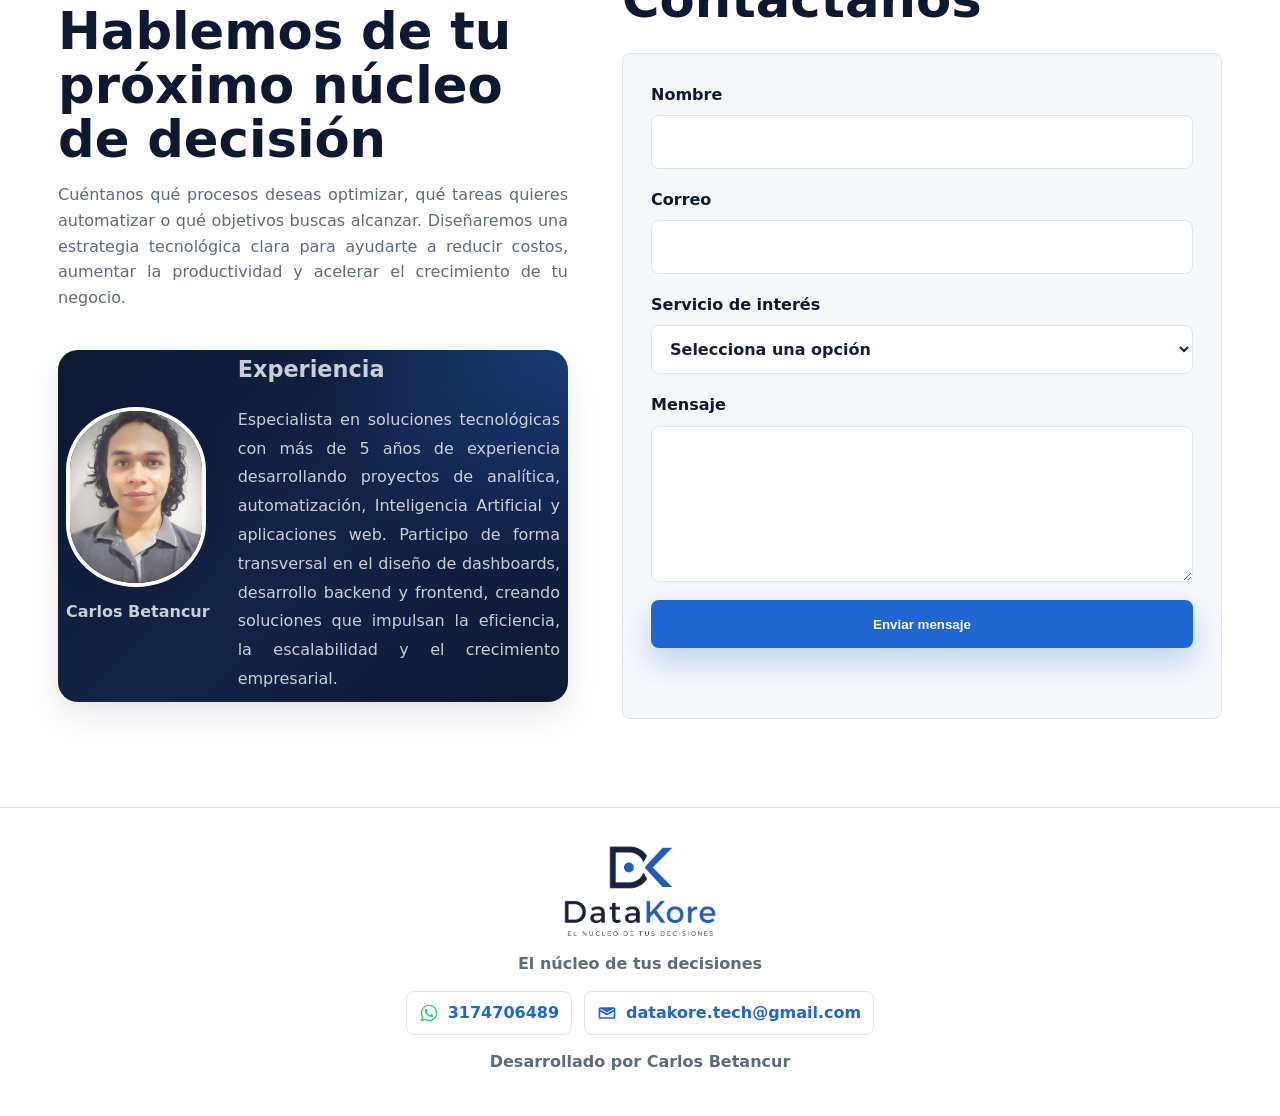
==== commit e3029bd8: "Ajustes en pagina inicio y paginas servicios" ====
--- a/index.html
+++ b/index.html
@@ -37,6 +37,7 @@
 
     <main>
       <section class="hero" aria-labelledby="hero-title">
+        <canvas id="dataCanvas" width="560" height="380" aria-hidden="true"></canvas>
         <div class="hero-content">
           <p class="welcome-line">Bienvenido a DataKore</p>
           <p class="eyebrow">Convierte tus datos en una ventaja competitiva</p>
@@ -58,8 +59,9 @@
         </div>
 
         <div class="hero-visual" aria-label="Visualización dinámica de datos">
-          <img class="hero-logo" src="datakore-logo-transparent.png" alt="" aria-hidden="true" />
-          <canvas id="dataCanvas" width="560" height="380"></canvas>
+          <p class="hero-insight">
+            Visualiza patrones, automatiza decisiones y convierte cada dato en una oportunidad comercial.
+          </p>
           <div class="visual-cards" aria-label="Resumen de acción e impacto">
             <div class="lead-panel">
               <span>Primer paso</span>
@@ -96,7 +98,7 @@
               <li>ETL y limpieza de datos</li>
               <li>Modelos predictivos</li>
             </ul>
-            <a class="service-more" href="dashboard.html">Ver más...</a>
+            <a class="service-more" href="data-analysis.html">Ver más...</a>
           </article>
 
           <article class="service-card">
@@ -114,7 +116,7 @@
               <li>Automatización documental</li>
               <li>Clasificación y recomendación</li>
             </ul>
-            <a class="service-more" href="#contacto">Ver más...</a>
+            <a class="service-more" href="ai-agent.html">Ver más...</a>
           </article>
 
           <article class="service-card">
@@ -130,7 +132,7 @@
               <li>Aplicaciones a medida</li>
               <li>Integraciones con APIs</li>
             </ul>
-            <a class="service-more" href="#contacto">Ver más...</a>
+            <a class="service-more" href="web-development.html">Ver más...</a>
           </article>
         </div>
       </section>
--- a/styles.css
+++ b/styles.css
@@ -119,7 +119,7 @@
 }
 
 .hero {
-  min-height: calc(100vh - 136px);
+  min-height: calc(90vh - 136px);
   width: min(1280px, calc(100% - 32px));
   margin: 28px auto 0;
   padding: clamp(32px, 5vw, 58px);
@@ -142,7 +142,7 @@
 
 .hero-content {
   position: relative;
-  z-index: 2;
+  z-index: 3;
   max-width: 650px;
 }
 
@@ -151,10 +151,11 @@
   position: absolute;
   inset: 0;
   background:
-    linear-gradient(115deg, rgba(31, 102, 209, 0.34), transparent 35%),
-    linear-gradient(295deg, rgba(79, 172, 114, 0.16), transparent 40%),
-    linear-gradient(0deg, rgba(13, 24, 51, 0.26), rgba(13, 24, 51, 0));
+    linear-gradient(90deg, rgba(13, 24, 51, 0.92), rgba(13, 24, 51, 0.78) 48%, rgba(13, 24, 51, 0.58)),
+    linear-gradient(115deg, rgba(31, 102, 209, 0.24), transparent 36%),
+    linear-gradient(295deg, rgba(25, 167, 189, 0.18), transparent 42%);
   pointer-events: none;
+  z-index: 2;
 }
 
 .hero::after {
@@ -312,36 +313,24 @@
   position: relative;
   min-height: 470px;
   display: grid;
-  place-items: center;
+  align-content: end;
   isolation: isolate;
-  overflow: hidden;
-  border: 1px solid rgba(141, 194, 255, 0.42);
-  border-radius: 8px;
-  background:
-    linear-gradient(90deg, rgba(13, 24, 51, 0.06) 1px, transparent 1px),
-    linear-gradient(180deg, rgba(13, 24, 51, 0.06) 1px, transparent 1px),
-    rgba(248, 251, 255, 0.94);
-  background-size: 42px 42px;
-  box-shadow: 0 24px 70px rgba(0, 0, 0, 0.25);
-  z-index: 2;
+  z-index: 3;
 }
 
 .hero-visual::before {
-  content: "";
-  position: absolute;
-  inset: 0;
-  background: linear-gradient(180deg, rgba(255, 255, 255, 0.78), rgba(236, 243, 252, 0.82));
-  z-index: -1;
+  content: none;
 }
 
 .hero-logo {
   position: absolute;
-  top: 0px;
-  left: 0px;
-  width: min(30%, 140px);
-  max-height: 145px;
+  top: 26px;
+  right: 0;
+  width: min(60%, 340px);
+  max-height: 230px;
   object-fit: contain;
-  filter: drop-shadow(0 12px 20px rgba(13, 24, 51, 0.12));
+  opacity: 0.88;
+  filter: drop-shadow(0 18px 36px rgba(0, 0, 0, 0.28));
   z-index: 2;
 }
 
@@ -355,11 +344,26 @@
   z-index: 1;
 }
 
+.hero-insight {
+  max-width: 390px;
+  margin: 0px 50px 200px auto;
+  padding: 18px;
+  border: 1px solid rgba(141, 194, 255, 0.24);
+  border-radius: 8px;
+  color: rgba(255, 255, 255, 0.82);
+  background: rgba(13, 24, 51, 0.46);
+  backdrop-filter: blur(12px);
+  font-weight: 750;
+  line-height: 1.45;
+  position: relative;
+  z-index: 3;
+}
+
 .visual-cards {
   position: absolute;
-  left: 24px;
-  right: 24px;
-  bottom: 26px;
+  left: 0;
+  right: 0;
+  bottom: 34px;
   display: grid;
   grid-template-columns: minmax(0, 1.05fr) minmax(170px, 0.95fr);
   gap: 12px;
@@ -370,10 +374,10 @@
 .metric-panel {
   min-width: 0;
   padding: 16px;
-  border: 1px solid var(--line);
+  border: 1px solid rgba(141, 194, 255, 0.22);
   border-radius: 8px;
   background: rgba(255, 255, 255, 0.92);
-  box-shadow: 0 14px 35px rgba(13, 24, 51, 0.13);
+  box-shadow: 0 18px 40px rgba(0, 0, 0, 0.18);
   overflow: hidden;
   position: relative;
   top: 20px;
@@ -385,8 +389,9 @@
   border: 1px solid rgba(255, 255, 255, 0.24);
   border-radius: 8px;
   color: #ffffff;
-  background: rgba(13, 24, 51, 0.9);
-  box-shadow: 0 18px 40px rgba(13, 24, 51, 0.28);
+  background: rgba(13, 24, 51, 0.86);
+  box-shadow: 0 18px 40px rgba(0, 0, 0, 0.26);
+  backdrop-filter: blur(12px);
   overflow: hidden;
   position: relative;
   top: 20px; 
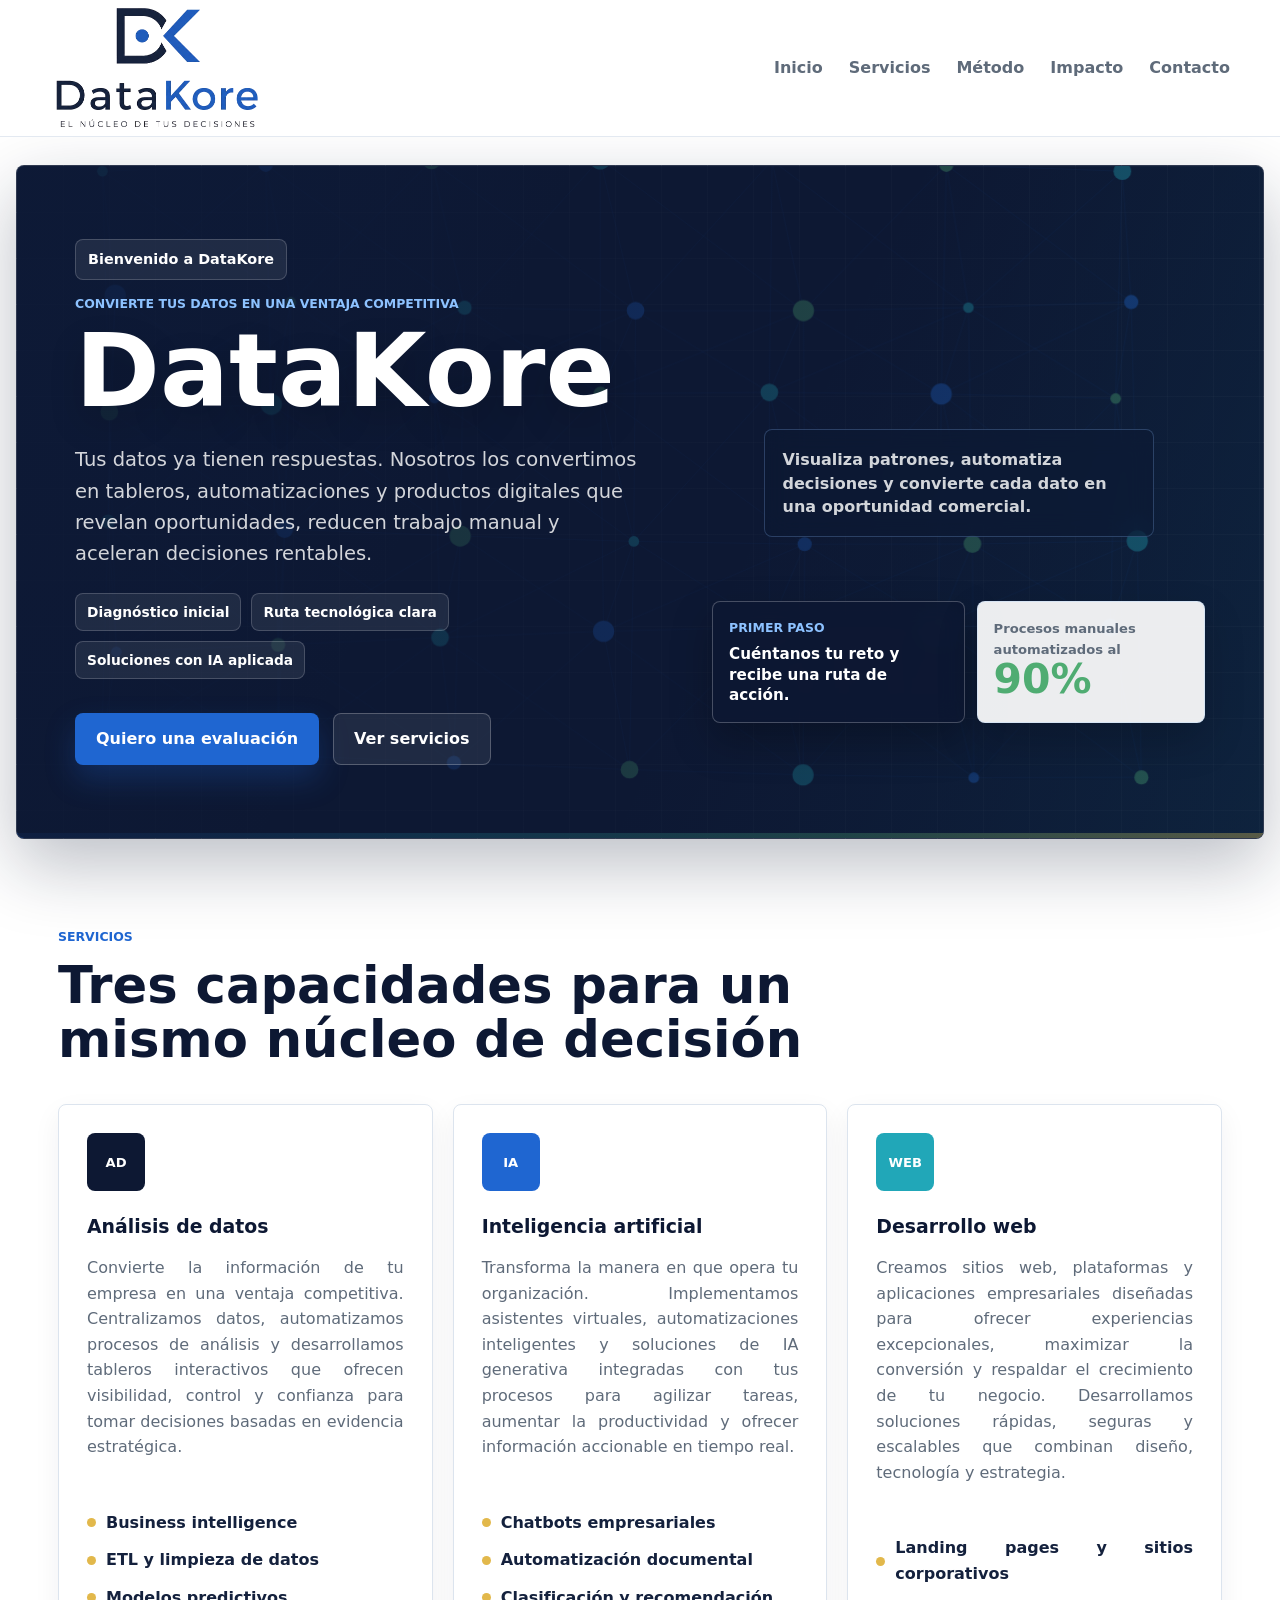
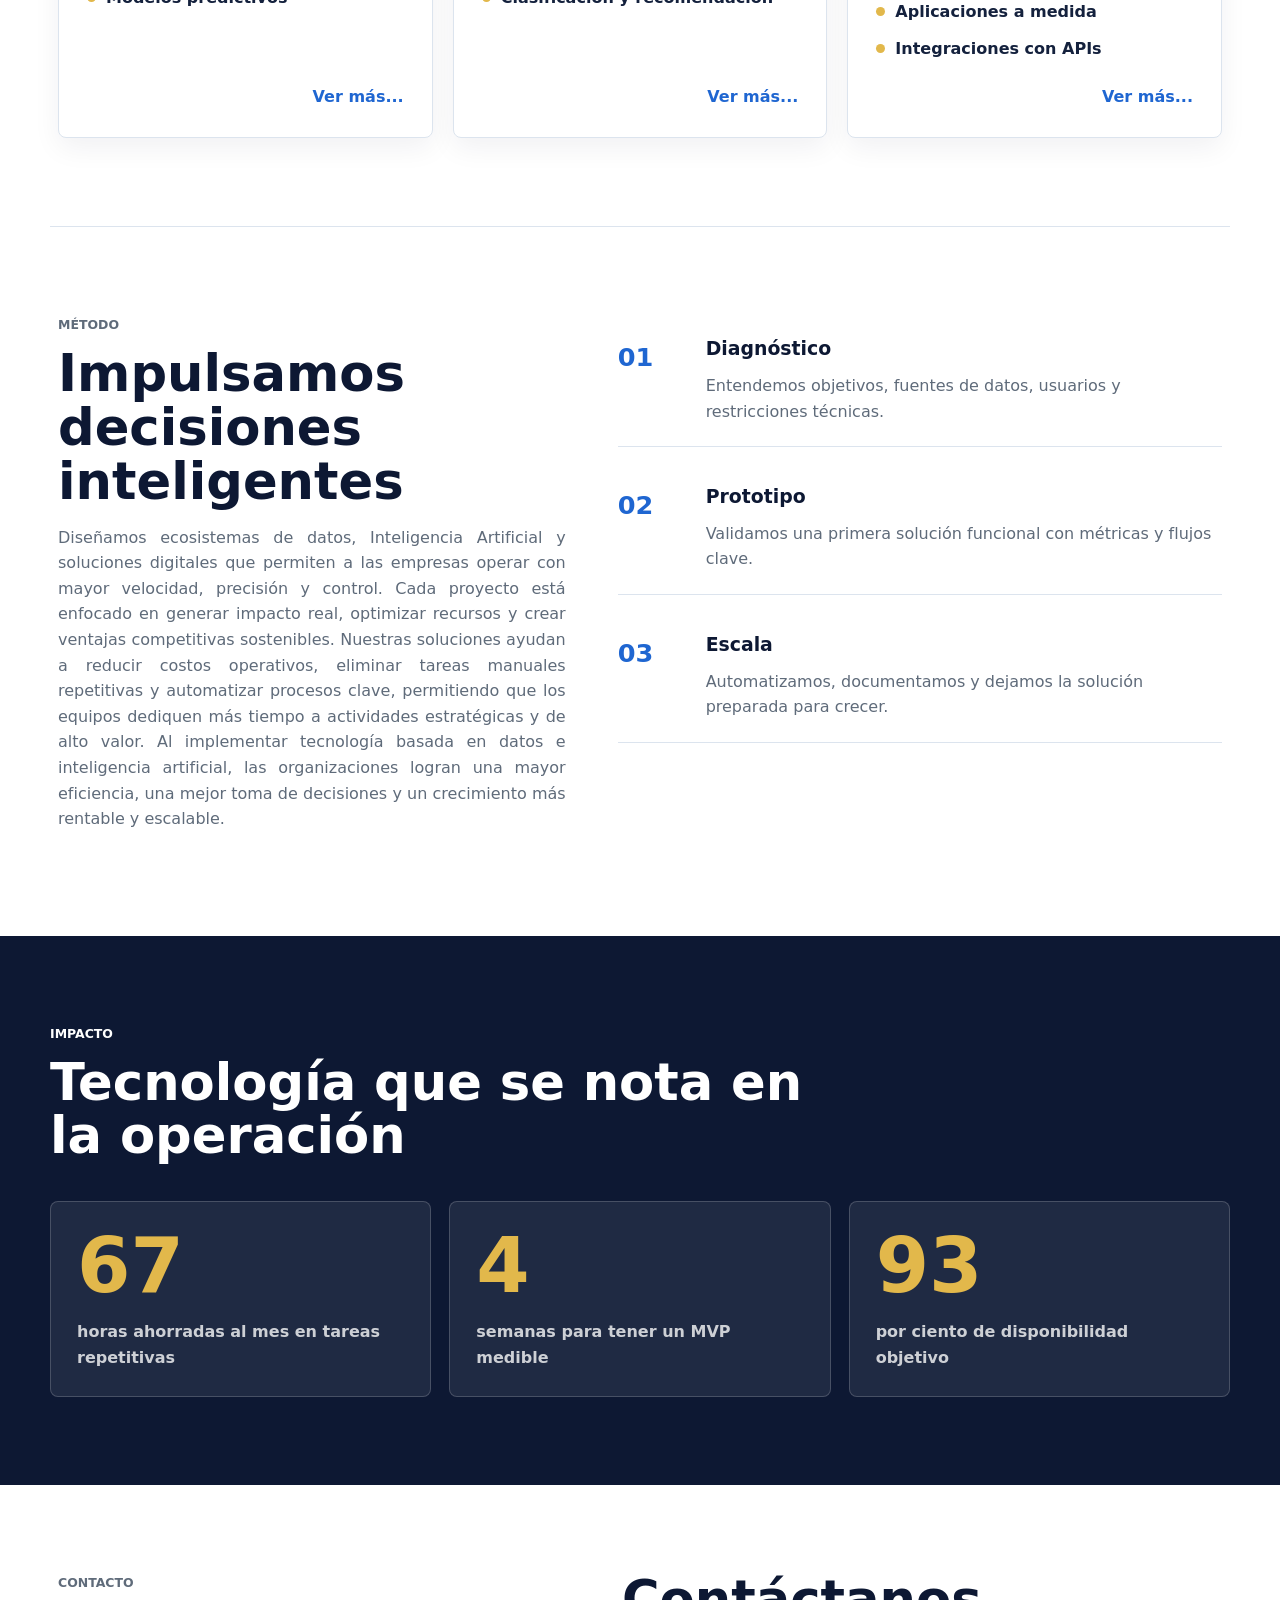
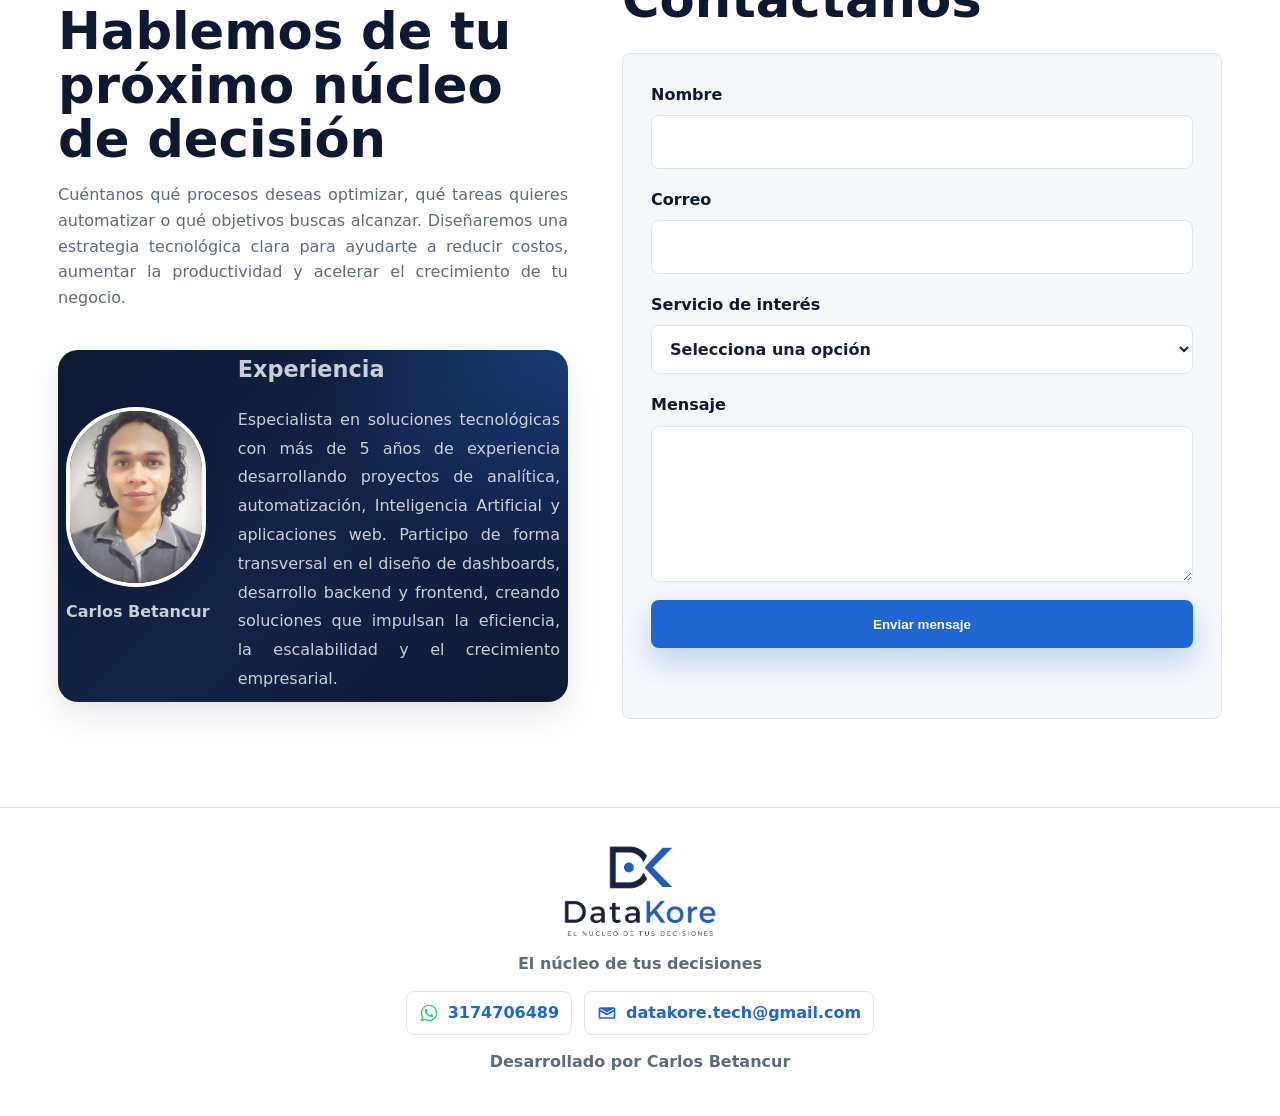
==== commit 34b38841: "Mejoras en el texto que ve el usuario" ====
--- a/index.html
+++ b/index.html
@@ -91,7 +91,7 @@
               Convierte la información de tu empresa en una ventaja competitiva. 
               Centralizamos datos, automatizamos procesos de análisis y desarrollamos 
               tableros interactivos que ofrecen visibilidad, control y confianza para 
-              tomar decisiones basadas en evidencia.
+              tomar decisiones basadas en evidencia estratégica.
             </p>
             <ul>
               <li>Business intelligence</li>
--- a/styles.css
+++ b/styles.css
@@ -312,7 +312,6 @@
 .hero-visual {
   position: relative;
   min-height: 470px;
-  display: grid;
   align-content: end;
   isolation: isolate;
   z-index: 3;
@@ -346,7 +345,7 @@
 
 .hero-insight {
   max-width: 390px;
-  margin: 0px 50px 200px auto;
+  margin: 0px auto 200px auto;
   padding: 18px;
   border: 1px solid rgba(141, 194, 255, 0.24);
   border-radius: 8px;
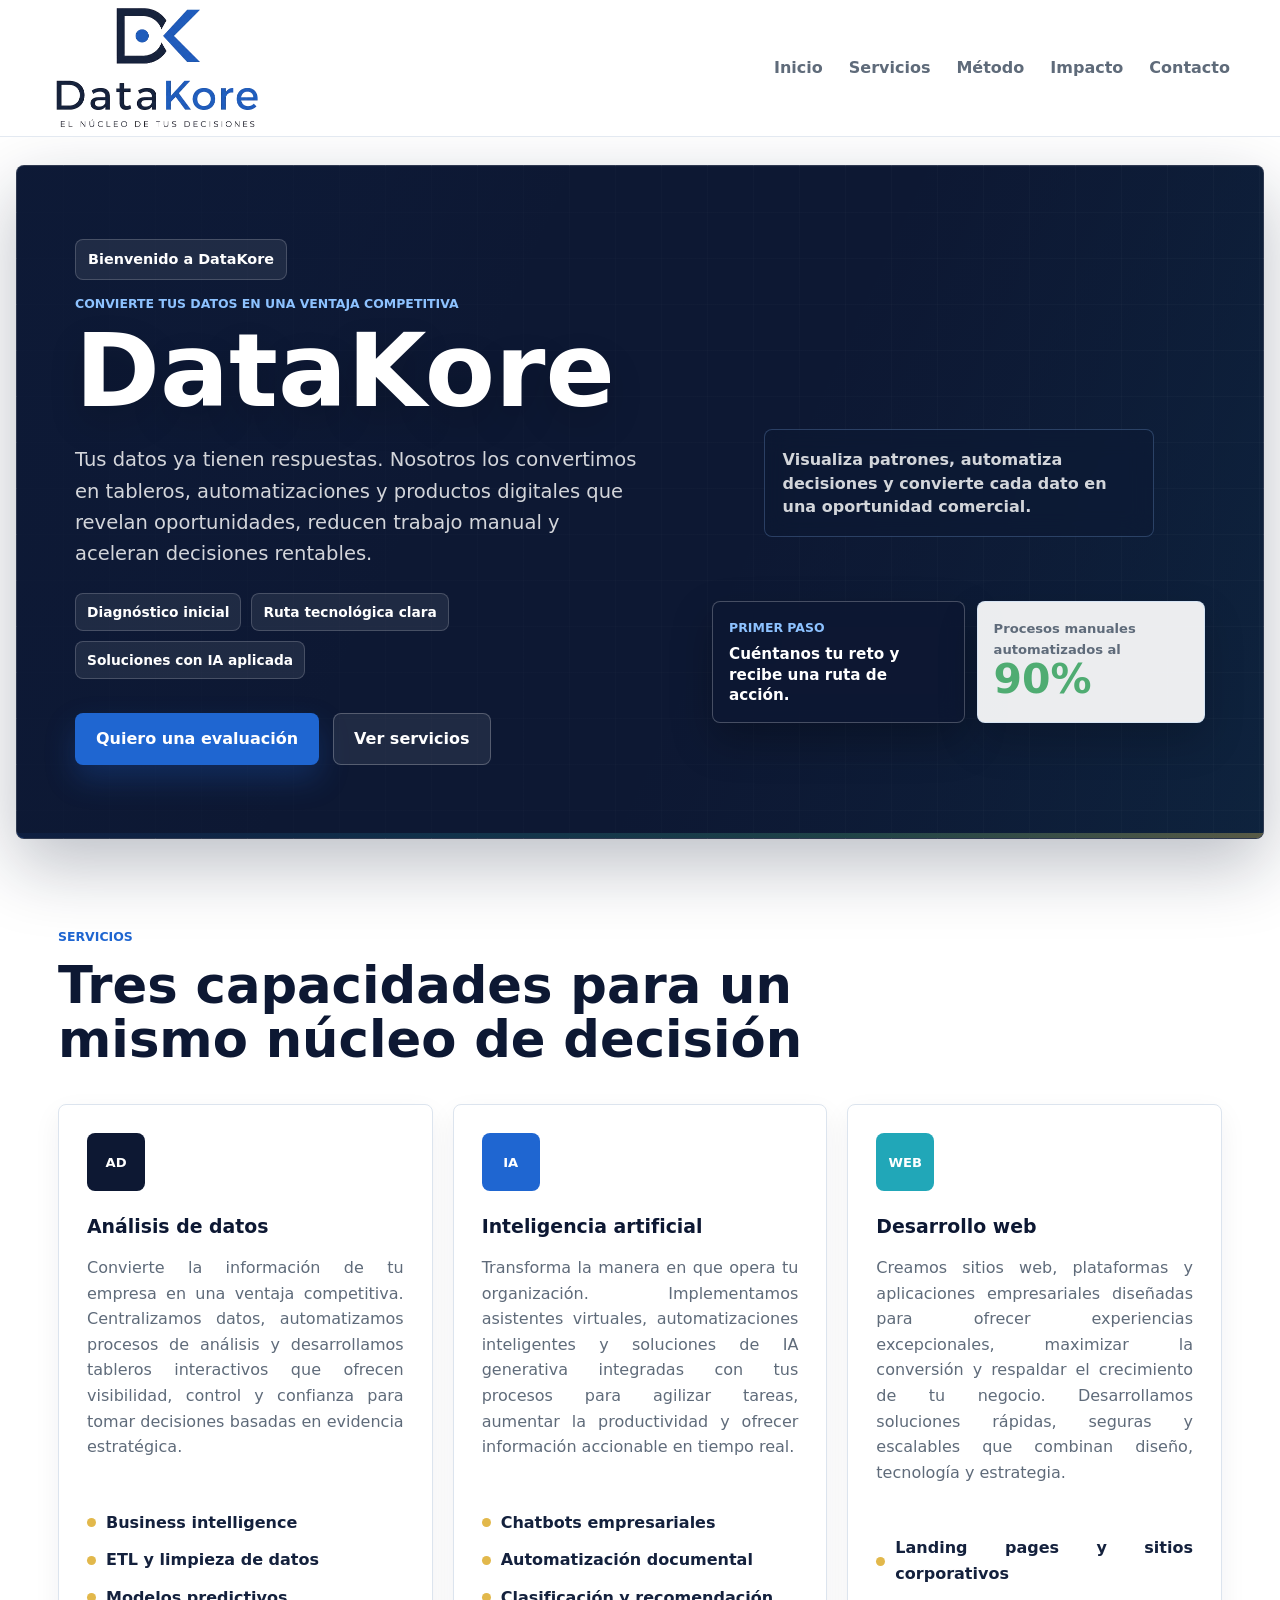
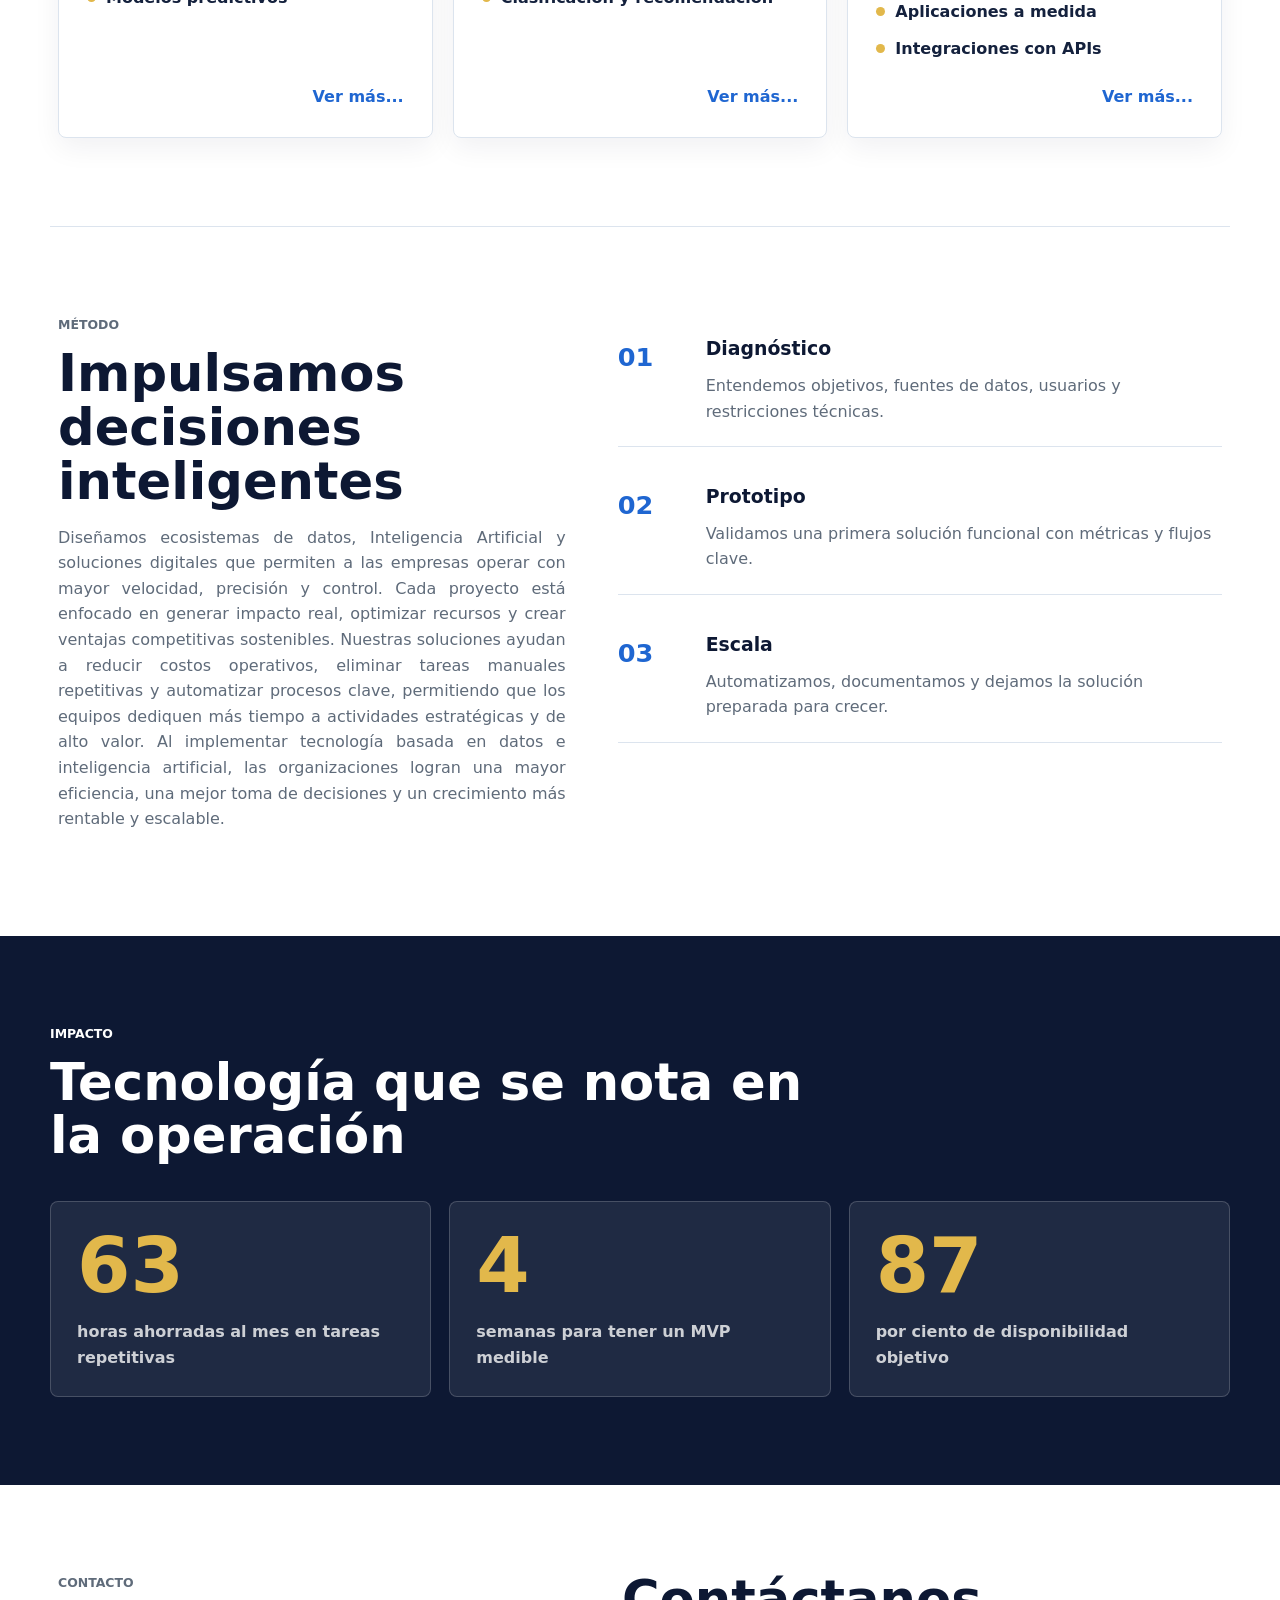
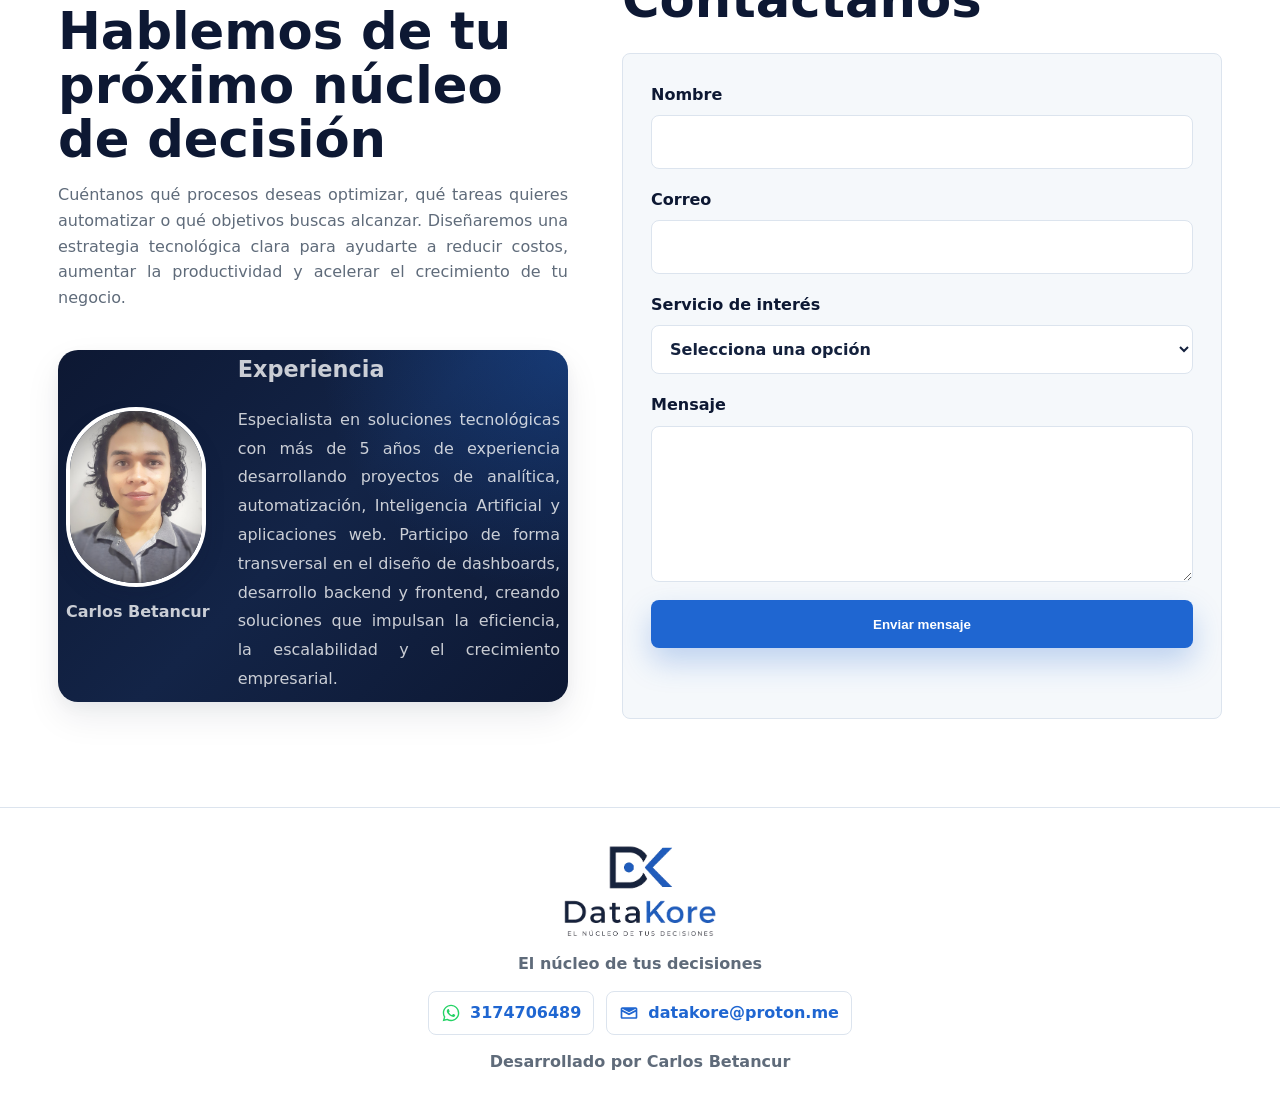
==== commit 76afe744: "fix: Correccion correo" ====
--- a/index.html
+++ b/index.html
@@ -269,11 +269,11 @@
           </svg>
           3174706489
         </a>
-        <a href="mailto:ndrsbtncr@gmail.com">
+        <a href="mailto:datakore@proton.me">
           <svg viewBox="0 0 24 24" aria-hidden="true">
             <path d="M4 5h16c1.1 0 2 .9 2 2v10c0 1.1-.9 2-2 2H4c-1.1 0-2-.9-2-2V7c0-1.1.9-2 2-2Zm8 7.35L20 8.2V7l-8 4.15L4 7v1.2l8 4.15Zm0 2.25L4 10.45V17h16v-6.55l-8 4.15Z" />
           </svg>
-          datakore.tech@gmail.com
+          datakore@proton.me
         </a>
       </div>
       <p>Desarrollado por Carlos Betancur</p>
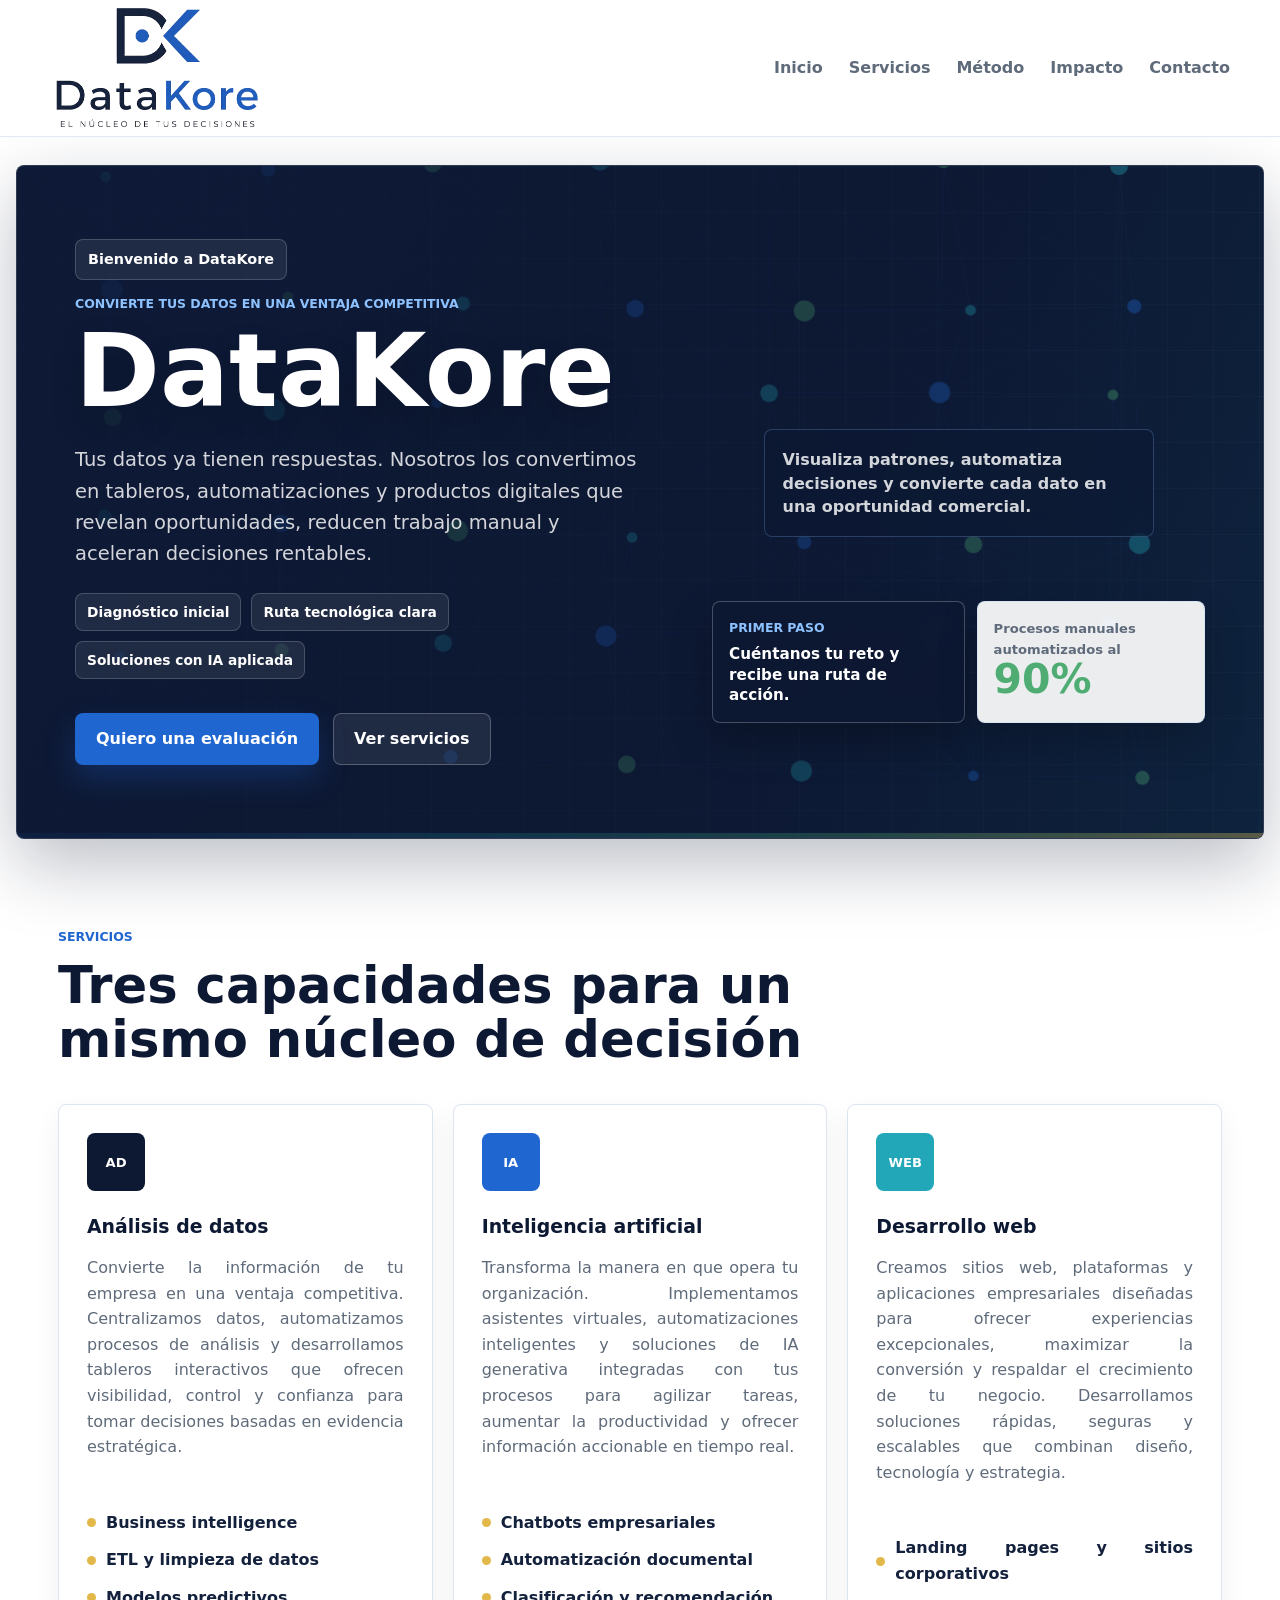
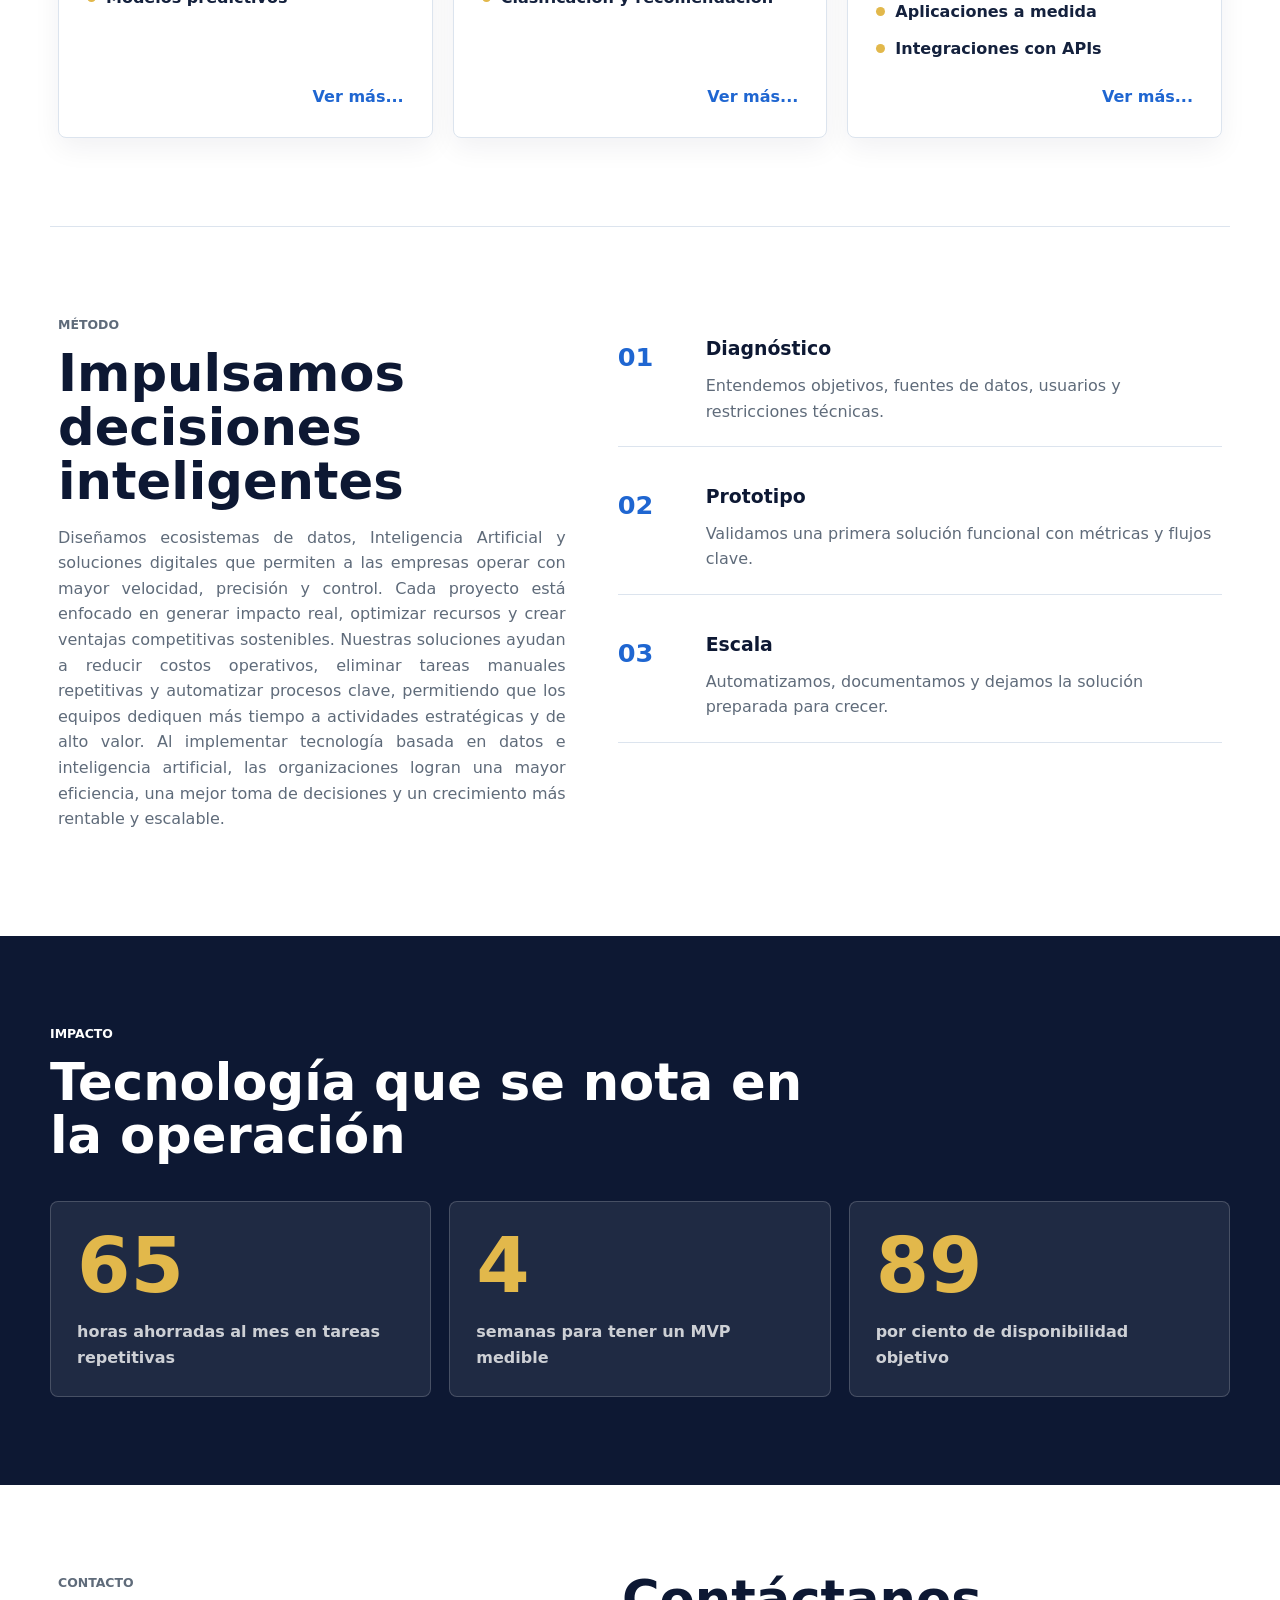
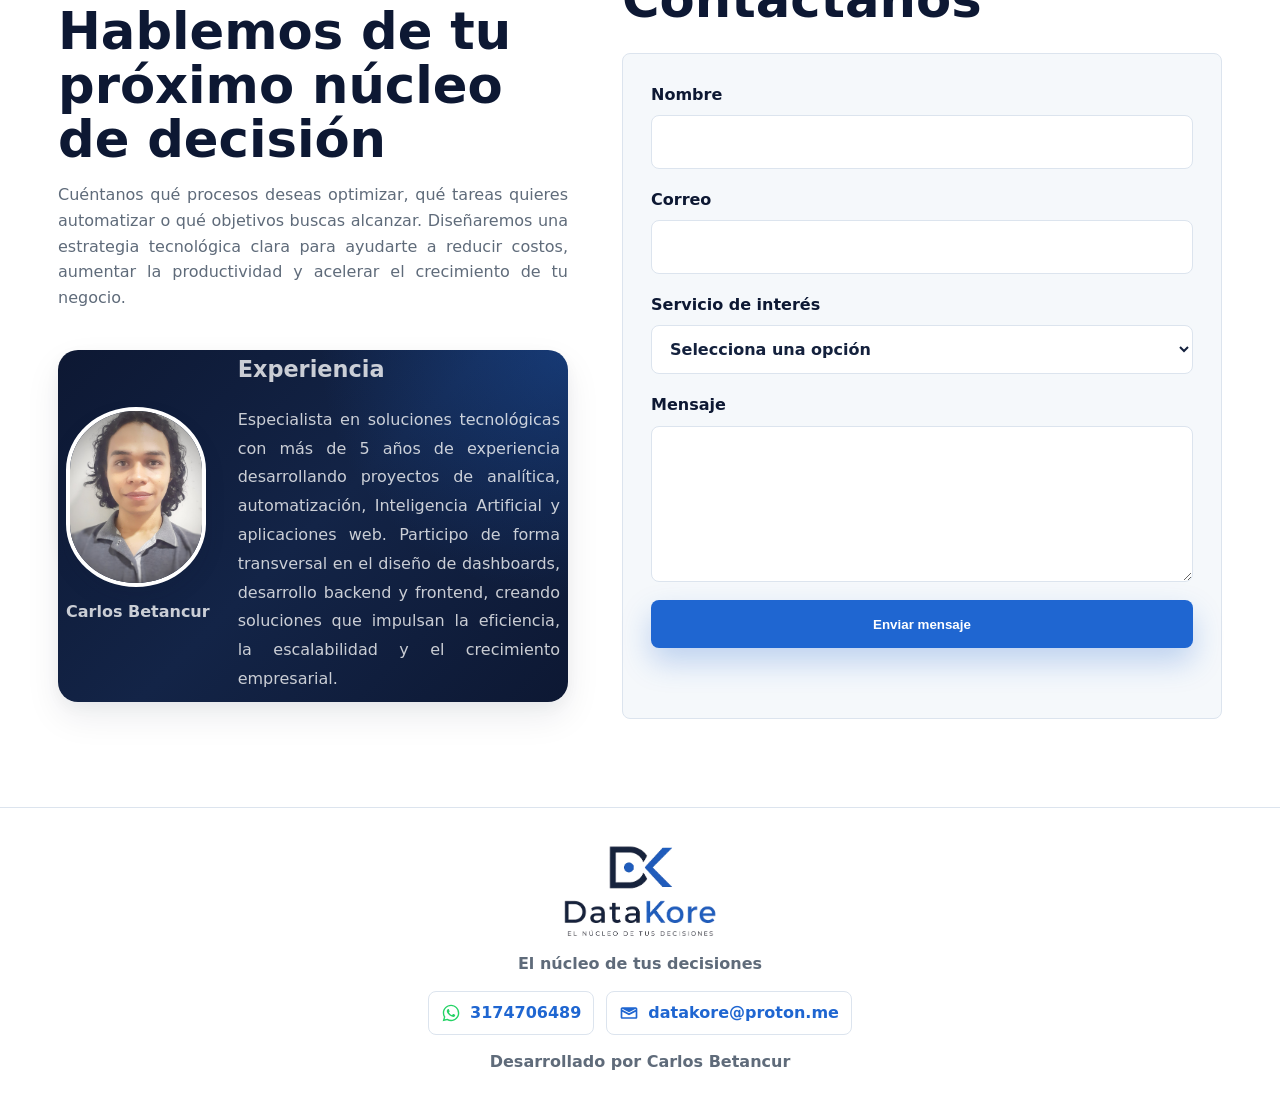
==== commit e3e96aef: "fix: corrección numero de whatsapp" ====
--- a/index.html
+++ b/index.html
@@ -263,7 +263,7 @@
       <img src="datakore-logo-transparent.png" alt="DataKore" />
       <p>El núcleo de tus decisiones</p>
       <div class="footer-contact" aria-label="Datos de contacto">
-        <a href="https://wa.me/573207712588" target="_blank" rel="noopener">
+        <a href="https://wa.me/573174706489" target="_blank" rel="noopener">
           <svg viewBox="0 0 24 24" aria-hidden="true">
             <path d="M12.04 2C6.58 2 2.13 6.45 2.13 11.91c0 1.75.46 3.45 1.33 4.95L2 22l5.28-1.39a9.88 9.88 0 0 0 4.76 1.21h.01c5.46 0 9.91-4.45 9.91-9.91S17.5 2 12.04 2Zm0 18.14h-.01a8.2 8.2 0 0 1-4.18-1.14l-.3-.18-3.13.82.84-3.05-.2-.31a8.15 8.15 0 0 1-1.25-4.36c0-4.53 3.69-8.22 8.23-8.22 2.2 0 4.26.86 5.81 2.41a8.17 8.17 0 0 1 2.41 5.81c0 4.53-3.69 8.22-8.22 8.22Zm4.51-6.15c-.25-.12-1.46-.72-1.69-.8-.23-.08-.4-.12-.57.12-.17.25-.65.8-.8.97-.15.17-.29.19-.54.06-.25-.12-1.04-.38-1.98-1.22-.73-.65-1.23-1.46-1.37-1.7-.14-.25-.02-.38.11-.5.11-.11.25-.29.37-.43.12-.14.17-.25.25-.41.08-.17.04-.31-.02-.43-.06-.12-.57-1.37-.78-1.88-.2-.49-.41-.42-.57-.43h-.49c-.17 0-.43.06-.66.31-.23.25-.87.85-.87 2.07s.89 2.4 1.02 2.57c.12.17 1.75 2.67 4.24 3.74.59.26 1.05.41 1.41.52.59.19 1.13.16 1.56.1.48-.07 1.46-.6 1.67-1.18.21-.58.21-1.08.14-1.18-.06-.1-.23-.16-.48-.28Z" />
           </svg>
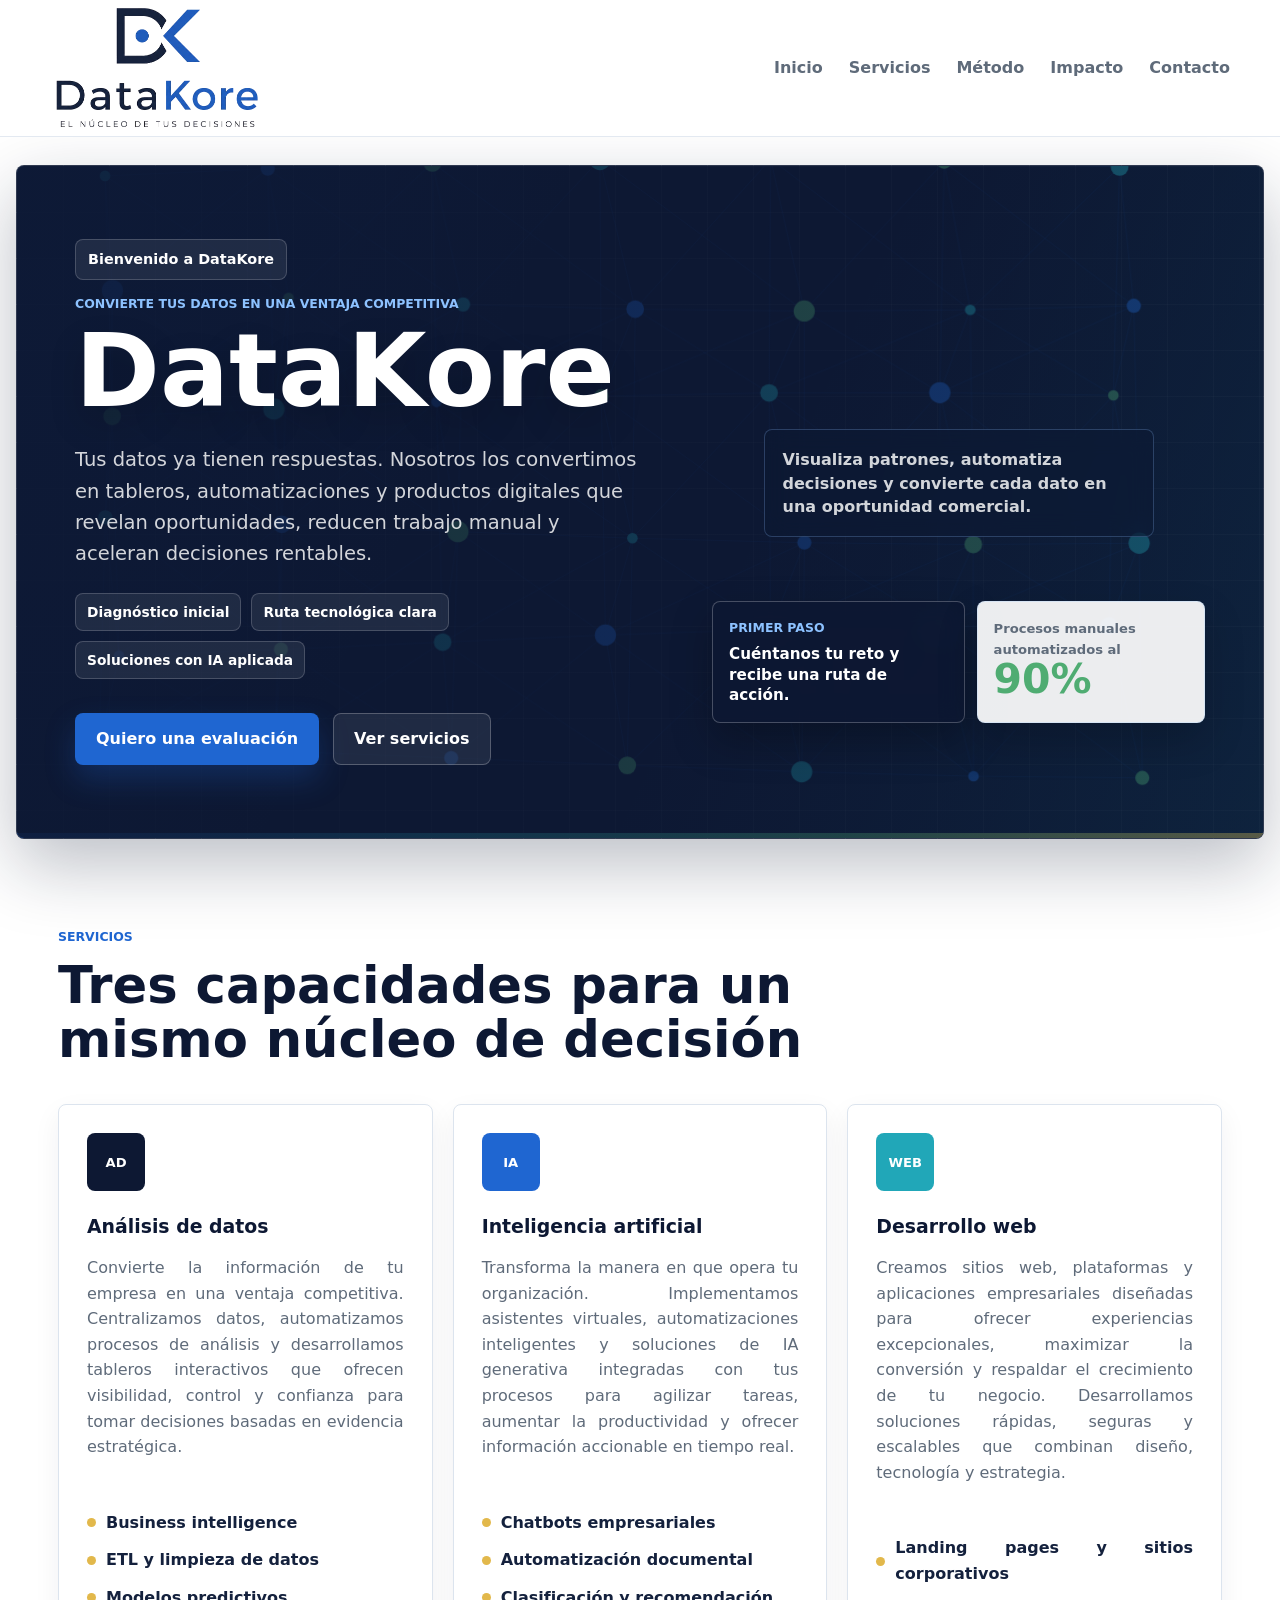
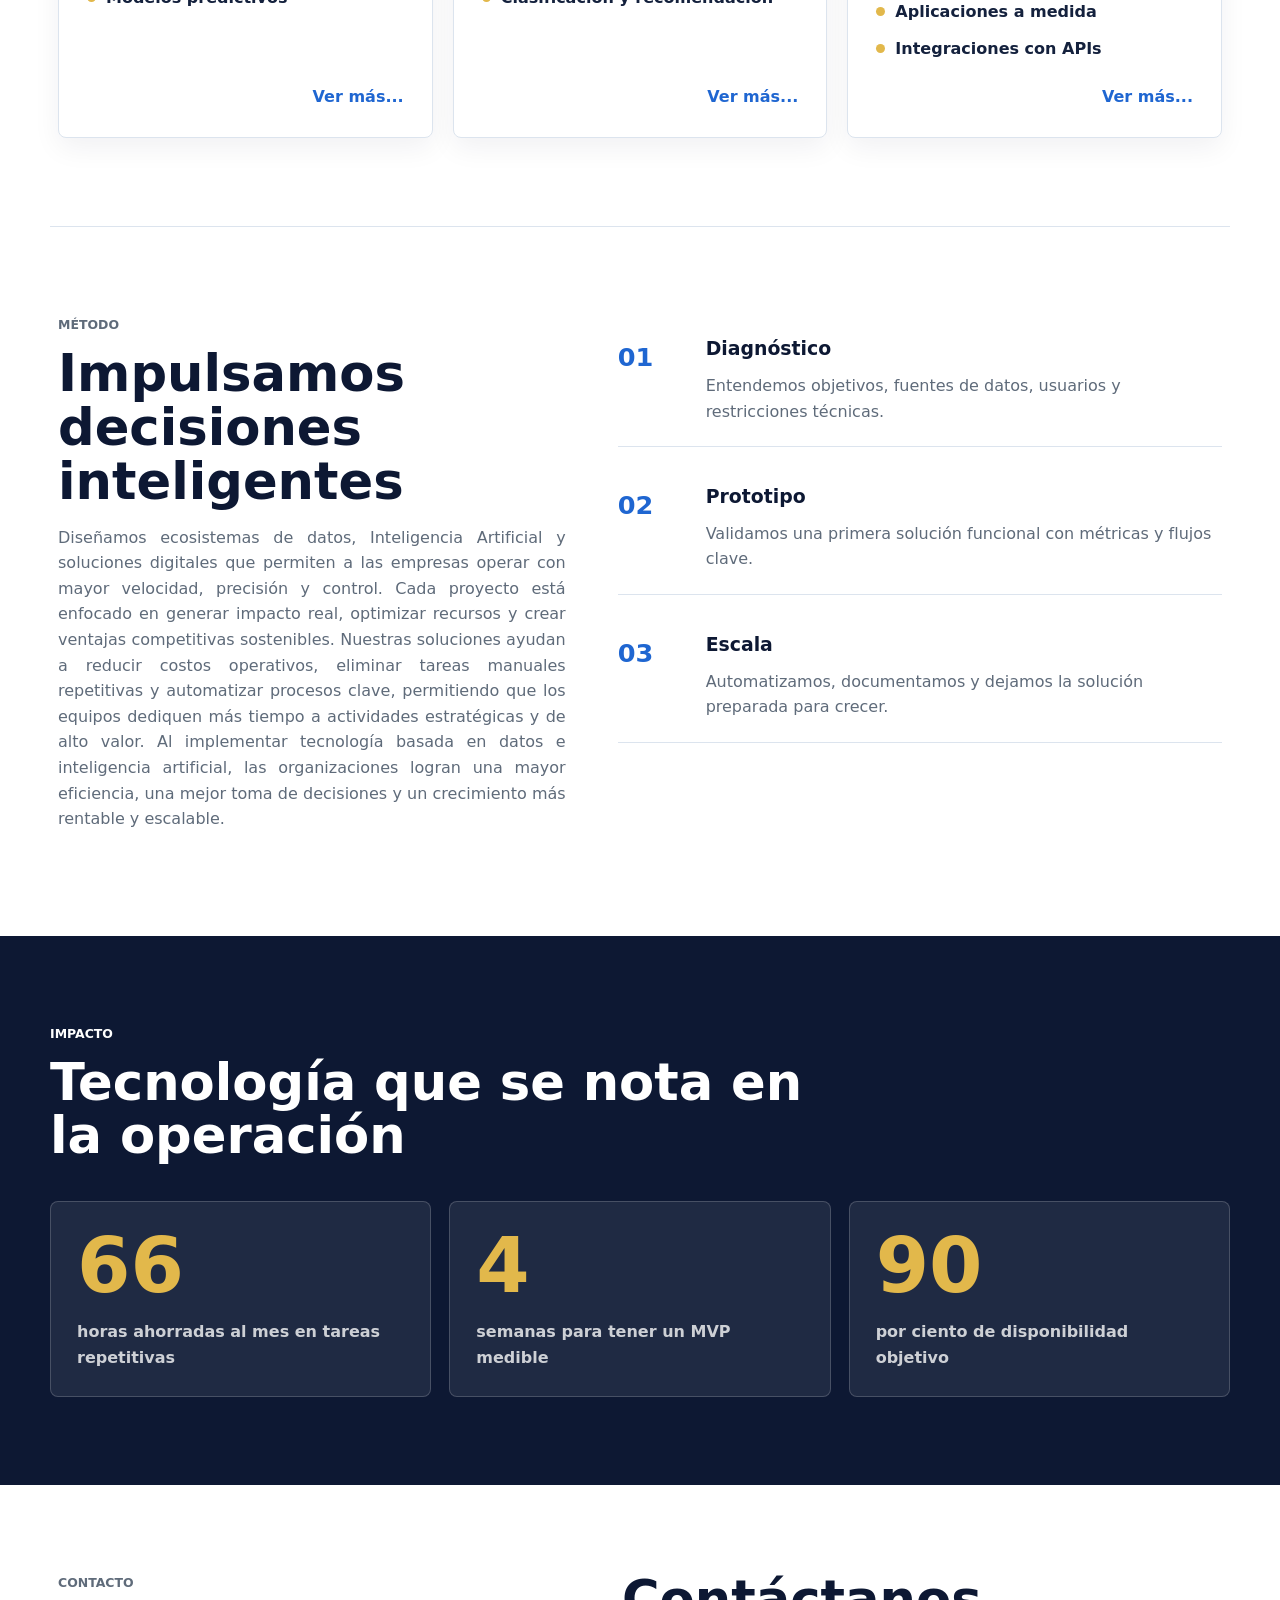
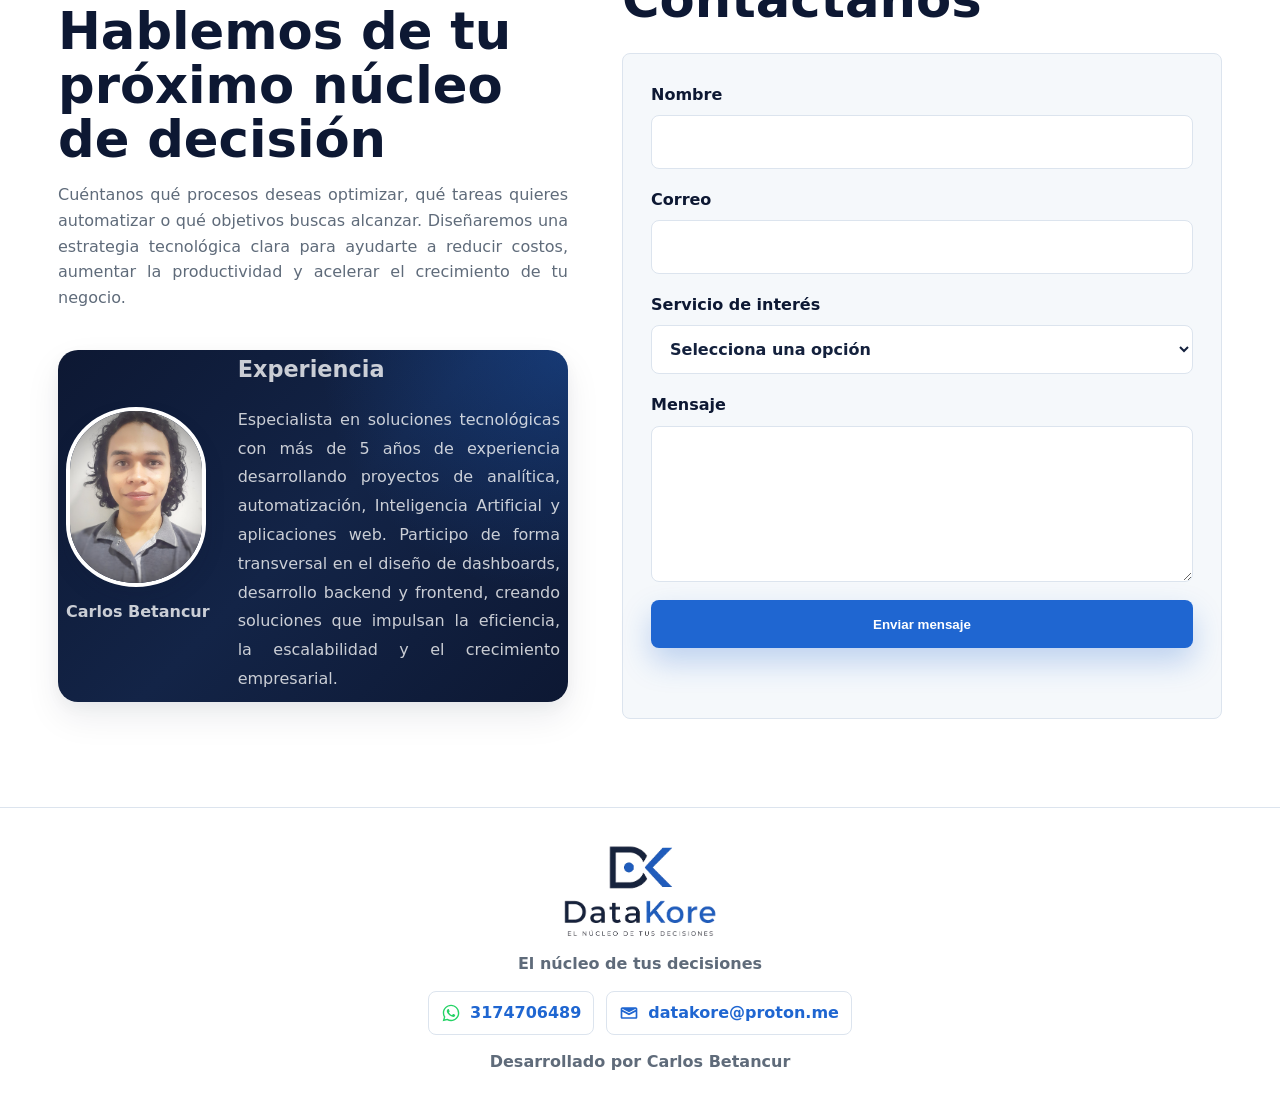
==== commit 6090a763: "Mejoras visuales" ====
--- a/index.html
+++ b/index.html
@@ -1,284 +1,284 @@
-<!DOCTYPE html>
-<html lang="es">
-  <head>
-    <meta charset="UTF-8" />
-    <meta name="viewport" content="width=device-width, initial-scale=1.0" />
-    <meta
-      name="description"
-      content="DataKore ofrece análisis de datos, desarrollo web e inteligencia artificial para convertir información en decisiones de negocio."
-    />
-    <title>DataKore | Análisis de datos, web e inteligencia artificial</title>
-    <link rel="icon" href="favicon.ico" sizes="any" />
-    <link rel="icon" type="image/png" href="favicon.png" />
-    <link rel="stylesheet" href="styles.css" />
-  </head>
-  <body>
-    <header class="site-header" id="top">
-      <nav class="nav" aria-label="Navegación principal">
-        <a class="brand" href="#top" aria-label="DataKore inicio">
-          <img src="datakore-logo-transparent.png" alt="DataKore" />
-        </a>
-
-        <button class="nav-toggle" type="button" aria-label="Abrir menú" aria-expanded="false">
-          <span></span>
-          <span></span>
-          <span></span>
-        </button>
-
-        <div class="nav-links" data-nav-links>
-          <a href="#top">Inicio</a>
-          <a href="#servicios">Servicios</a>
-          <a href="#metodo">Método</a>
-          <a href="#impacto">Impacto</a>
-          <a href="#contacto">Contacto</a>
-        </div>
-      </nav>
-    </header>
-
-    <main>
-      <section class="hero" aria-labelledby="hero-title">
-        <canvas id="dataCanvas" width="560" height="380" aria-hidden="true"></canvas>
-        <div class="hero-content">
-          <p class="welcome-line">Bienvenido a DataKore</p>
-          <p class="eyebrow">Convierte tus datos en una ventaja competitiva</p>
-          <h1 id="hero-title">DataKore</h1>
-          <p class="hero-copy">
-            Tus datos ya tienen respuestas. Nosotros los convertimos en tableros,
-            automatizaciones y productos digitales que revelan oportunidades, reducen
-            trabajo manual y aceleran decisiones rentables.
-          </p>
-          <div class="hero-benefits" aria-label="Beneficios principales">
-            <span>Diagnóstico inicial</span>
-            <span>Ruta tecnológica clara</span>
-            <span>Soluciones con IA aplicada</span>
-          </div>
-          <div class="hero-actions">
-            <a class="btn primary" href="#contacto">Quiero una evaluación</a>
-            <a class="btn secondary" href="#servicios">Ver servicios</a>
-          </div>
-        </div>
-
-        <div class="hero-visual" aria-label="Visualización dinámica de datos">
-          <p class="hero-insight">
-            Visualiza patrones, automatiza decisiones y convierte cada dato en una oportunidad comercial.
-          </p>
-          <div class="visual-cards" aria-label="Resumen de acción e impacto">
-            <div class="lead-panel">
-              <span>Primer paso</span>
-              <strong>Cuéntanos tu reto y recibe una ruta de acción.</strong>
-            </div>
-            <div class="metric-panel">
-              <span class="metric-label">Procesos manuales automatizados al</span>
-              <strong class="metric-value">
-                <span class="metric-number">90%</span>
-              </strong>
-            </div>
-          </div>
-        </div>
-      </section>
-
-      <section class="services section" id="servicios" aria-labelledby="services-title">
-        <div class="section-heading">
-          <p class="eyebrow">Servicios</p>
-          <h2 id="services-title">Tres capacidades para un mismo núcleo de decisión</h2>
-        </div>
-
-        <div class="service-grid">
-          <article class="service-card">
-            <span class="service-icon">AD</span>
-            <h3>Análisis de datos</h3>
-            <p>
-              Convierte la información de tu empresa en una ventaja competitiva. 
-              Centralizamos datos, automatizamos procesos de análisis y desarrollamos 
-              tableros interactivos que ofrecen visibilidad, control y confianza para 
-              tomar decisiones basadas en evidencia estratégica.
-            </p>
-            <ul>
-              <li>Business intelligence</li>
-              <li>ETL y limpieza de datos</li>
-              <li>Modelos predictivos</li>
-            </ul>
-            <a class="service-more" href="data-analysis.html">Ver más...</a>
-          </article>
-
-          <article class="service-card">
-            <span class="service-icon">IA</span>
-            <h3>Inteligencia artificial</h3>
-            <p>
-              Transforma la manera en que opera tu organización. Implementamos asistentes 
-              virtuales, automatizaciones inteligentes y soluciones de IA generativa integradas 
-              con tus procesos para agilizar tareas, aumentar la productividad y ofrecer información 
-              accionable en tiempo real.
-
-            </p>
-            <ul>
-              <li>Chatbots empresariales</li>
-              <li>Automatización documental</li>
-              <li>Clasificación y recomendación</li>
-            </ul>
-            <a class="service-more" href="ai-agent.html">Ver más...</a>
-          </article>
-
-          <article class="service-card">
-            <span class="service-icon">WEB</span>
-            <h3>Desarrollo web</h3>
-            <p>
-              Creamos sitios web, plataformas y aplicaciones empresariales diseñadas para ofrecer experiencias 
-              excepcionales, maximizar la conversión y respaldar el crecimiento de tu negocio. Desarrollamos 
-              soluciones rápidas, seguras y escalables que combinan diseño, tecnología y estrategia.
-            </p>
-            <ul>
-              <li>Landing pages y sitios corporativos</li>
-              <li>Aplicaciones a medida</li>
-              <li>Integraciones con APIs</li>
-            </ul>
-            <a class="service-more" href="web-development.html">Ver más...</a>
-          </article>
-        </div>
-      </section>
-
-      <section class="method section" id="metodo" aria-labelledby="method-title">
-        <div class="method-copy">
-          <p class="eyebrow">Método</p>
-          <h2 id="method-title">Impulsamos decisiones inteligentes</h2>
-          <p>
-            Diseñamos ecosistemas de datos, Inteligencia Artificial y soluciones digitales que 
-            permiten a las empresas operar con mayor velocidad, precisión y control. Cada proyecto 
-            está enfocado en generar impacto real, optimizar recursos y crear ventajas competitivas 
-            sostenibles. Nuestras soluciones ayudan a reducir costos operativos, eliminar tareas 
-            manuales repetitivas y automatizar procesos clave, permitiendo que los equipos dediquen 
-            más tiempo a actividades estratégicas y de alto valor. Al implementar tecnología basada 
-            en datos e inteligencia artificial, las organizaciones logran una mayor eficiencia, una 
-            mejor toma de decisiones y un crecimiento más rentable y escalable.
-          </p>
-        </div>
-
-        <div class="timeline">
-          <article>
-            <span>01</span>
-            <h3>Diagnóstico</h3>
-            <p>Entendemos objetivos, fuentes de datos, usuarios y restricciones técnicas.</p>
-          </article>
-          <article>
-            <span>02</span>
-            <h3>Prototipo</h3>
-            <p>Validamos una primera solución funcional con métricas y flujos clave.</p>
-          </article>
-          <article>
-            <span>03</span>
-            <h3>Escala</h3>
-            <p>Automatizamos, documentamos y dejamos la solución preparada para crecer.</p>
-          </article>
-        </div>
-      </section>
-
-      <section class="impact section" id="impacto" aria-labelledby="impact-title">
-        <div class="section-heading">
-          <p class="eyebrow">Impacto</p>
-          <h2 id="impact-title">Tecnología que se nota en la operación</h2>
-        </div>
-
-        <div class="impact-grid">
-          <article>
-            <strong data-count="72">0</strong>
-            <span>horas ahorradas al mes en tareas repetitivas</span>
-          </article>
-          <article>
-            <strong data-count="4">0</strong>
-            <span>semanas para tener un MVP medible</span>
-          </article>
-          <article>
-            <strong data-count="99">0</strong>
-            <span>por ciento de disponibilidad objetivo</span>
-          </article>
-        </div>
-      </section>
-
-      <section class="contact section" id="contacto" aria-labelledby="contact-title">
-        <div class="contact-copy">
-          <p class="eyebrow">Contacto</p>
-          <h2 id="contact-title">Hablemos de tu próximo núcleo de decisión</h2>
-          <p>
-            Cuéntanos qué procesos deseas optimizar, qué tareas quieres automatizar 
-            o qué objetivos buscas alcanzar. Diseñaremos una estrategia tecnológica 
-            clara para ayudarte a reducir costos, aumentar la productividad y acelerar 
-            el crecimiento de tu negocio.
-          </p>
-          <div class="founder-card">
-              <div class="founder-body">
-
-                  <div class="founder-profile">
-                    <img src="foto.jpeg" alt="Carlos Betancur" class="founder-photo">
-
-                    <h4 class="founder-name">Carlos Betancur</h4>
-                  </div>
-
-                  <div class="founder-content">
-                    <h2 class="founder-title">Experiencia</h2>
-                      <p>
-                          Especialista en soluciones tecnológicas con más de 5 años de experiencia 
-                          desarrollando proyectos de analítica, automatización, Inteligencia Artificial 
-                          y aplicaciones web. Participo de forma transversal en el diseño de dashboards, 
-                          desarrollo backend y frontend, creando soluciones que impulsan la eficiencia, 
-                          la escalabilidad y el crecimiento empresarial.
-                      </p>
-                  </div>
-
-              </div>
-
-          </div>
-    </div>
-      <section>
-        <h2 id="contact-title-two">Contáctanos</h2><br>
-        <form class="contact-form" id="contactForm" novalidate>
-          <label>
-            Nombre
-            <input type="text" name="name" autocomplete="name" required />
-          </label>
-          <label>
-            Correo
-            <input type="email" name="email" autocomplete="email" required />
-          </label>
-          <label>
-            Servicio de interés
-            <select name="service" required>
-              <option value="">Selecciona una opción</option>
-              <option>Análisis de datos</option>
-              <option>Desarrollo web</option>
-              <option>Inteligencia artificial</option>
-              <option>Solución integral</option>
-            </select>
-          </label>
-          <label>
-            Mensaje
-            <textarea name="message" rows="5" required></textarea>
-          </label>
-          <button class="btn primary" type="submit">Enviar mensaje</button>
-          <p class="form-status" role="status" aria-live="polite"></p>
-        </form>
-      </section>
-    </main>
-
-    <footer class="footer">
-      <img src="datakore-logo-transparent.png" alt="DataKore" />
-      <p>El núcleo de tus decisiones</p>
-      <div class="footer-contact" aria-label="Datos de contacto">
-        <a href="https://wa.me/573174706489" target="_blank" rel="noopener">
-          <svg viewBox="0 0 24 24" aria-hidden="true">
-            <path d="M12.04 2C6.58 2 2.13 6.45 2.13 11.91c0 1.75.46 3.45 1.33 4.95L2 22l5.28-1.39a9.88 9.88 0 0 0 4.76 1.21h.01c5.46 0 9.91-4.45 9.91-9.91S17.5 2 12.04 2Zm0 18.14h-.01a8.2 8.2 0 0 1-4.18-1.14l-.3-.18-3.13.82.84-3.05-.2-.31a8.15 8.15 0 0 1-1.25-4.36c0-4.53 3.69-8.22 8.23-8.22 2.2 0 4.26.86 5.81 2.41a8.17 8.17 0 0 1 2.41 5.81c0 4.53-3.69 8.22-8.22 8.22Zm4.51-6.15c-.25-.12-1.46-.72-1.69-.8-.23-.08-.4-.12-.57.12-.17.25-.65.8-.8.97-.15.17-.29.19-.54.06-.25-.12-1.04-.38-1.98-1.22-.73-.65-1.23-1.46-1.37-1.7-.14-.25-.02-.38.11-.5.11-.11.25-.29.37-.43.12-.14.17-.25.25-.41.08-.17.04-.31-.02-.43-.06-.12-.57-1.37-.78-1.88-.2-.49-.41-.42-.57-.43h-.49c-.17 0-.43.06-.66.31-.23.25-.87.85-.87 2.07s.89 2.4 1.02 2.57c.12.17 1.75 2.67 4.24 3.74.59.26 1.05.41 1.41.52.59.19 1.13.16 1.56.1.48-.07 1.46-.6 1.67-1.18.21-.58.21-1.08.14-1.18-.06-.1-.23-.16-.48-.28Z" />
-          </svg>
-          3174706489
-        </a>
-        <a href="mailto:datakore@proton.me">
-          <svg viewBox="0 0 24 24" aria-hidden="true">
-            <path d="M4 5h16c1.1 0 2 .9 2 2v10c0 1.1-.9 2-2 2H4c-1.1 0-2-.9-2-2V7c0-1.1.9-2 2-2Zm8 7.35L20 8.2V7l-8 4.15L4 7v1.2l8 4.15Zm0 2.25L4 10.45V17h16v-6.55l-8 4.15Z" />
-          </svg>
-          datakore@proton.me
-        </a>
-      </div>
-      <p>Desarrollado por Carlos Betancur</p>
-    </footer>
-
-    <script src="script.js"></script>
-  </body>
-</html>
+<!DOCTYPE html>
+<html lang="es">
+  <head>
+    <meta charset="UTF-8" />
+    <meta name="viewport" content="width=device-width, initial-scale=1.0" />
+    <meta
+      name="description"
+      content="DataKore ofrece análisis de datos, desarrollo web e inteligencia artificial para convertir información en decisiones de negocio."
+    />
+    <title>DataKore | Análisis de datos, web e inteligencia artificial</title>
+    <link rel="icon" href="favicon.ico" sizes="any" />
+    <link rel="icon" type="image/png" href="favicon.png" />
+    <link rel="stylesheet" href="styles.css" />
+  </head>
+  <body>
+    <header class="site-header" id="top">
+      <nav class="nav" aria-label="Navegación principal">
+        <a class="brand" href="#top" aria-label="DataKore inicio">
+          <img src="datakore-logo-transparent.png" alt="DataKore" />
+        </a>
+
+        <button class="nav-toggle" type="button" aria-label="Abrir menú" aria-expanded="false">
+          <span></span>
+          <span></span>
+          <span></span>
+        </button>
+
+        <div class="nav-links" data-nav-links>
+          <a href="#top">Inicio</a>
+          <a href="#servicios">Servicios</a>
+          <a href="#metodo">Método</a>
+          <a href="#impacto">Impacto</a>
+          <a href="#contacto">Contacto</a>
+        </div>
+      </nav>
+    </header>
+
+    <main>
+      <section class="hero" aria-labelledby="hero-title">
+        <canvas id="dataCanvas" width="560" height="380" aria-hidden="true"></canvas>
+        <div class="hero-content">
+          <p class="welcome-line">Bienvenido a DataKore</p>
+          <p class="eyebrow">Convierte tus datos en una ventaja competitiva</p>
+          <h1 id="hero-title">DataKore</h1>
+          <p class="hero-copy">
+            Tus datos ya tienen respuestas. Nosotros los convertimos en tableros,
+            automatizaciones y productos digitales que revelan oportunidades, reducen
+            trabajo manual y aceleran decisiones rentables.
+          </p>
+          <div class="hero-benefits" aria-label="Beneficios principales">
+            <span>Diagnóstico inicial</span>
+            <span>Ruta tecnológica clara</span>
+            <span>Soluciones con IA aplicada</span>
+          </div>
+          <div class="hero-actions">
+            <a class="btn primary" href="#contacto">Quiero una evaluación</a>
+            <a class="btn secondary" href="#servicios">Ver servicios</a>
+          </div>
+        </div>
+
+        <div class="hero-visual" aria-label="Visualización dinámica de datos">
+          <p class="hero-insight">
+            Visualiza patrones, automatiza decisiones y convierte cada dato en una oportunidad comercial.
+          </p>
+          <div class="visual-cards" aria-label="Resumen de acción e impacto">
+            <div class="lead-panel">
+              <span>Primer paso</span>
+              <strong>Cuéntanos tu reto y recibe una ruta de acción.</strong>
+            </div>
+            <div class="metric-panel">
+              <span class="metric-label">Procesos manuales automatizados al</span>
+              <strong class="metric-value">
+                <span class="metric-number">90%</span>
+              </strong>
+            </div>
+          </div>
+        </div>
+      </section>
+
+      <section class="services section" id="servicios" aria-labelledby="services-title">
+        <div class="section-heading">
+          <p class="eyebrow">Servicios</p>
+          <h2 id="services-title">Tres capacidades para un mismo núcleo de decisión</h2>
+        </div>
+
+        <div class="service-grid">
+          <article class="service-card">
+            <span class="service-icon">AD</span>
+            <h3>Análisis de datos</h3>
+            <p>
+              Convierte la información de tu empresa en una ventaja competitiva. 
+              Centralizamos datos, automatizamos procesos de análisis y desarrollamos 
+              tableros interactivos que ofrecen visibilidad, control y confianza para 
+              tomar decisiones basadas en evidencia estratégica.
+            </p>
+            <ul>
+              <li>Business intelligence</li>
+              <li>ETL y limpieza de datos</li>
+              <li>Modelos predictivos</li>
+            </ul>
+            <a class="service-more" href="data-analysis.html">Ver más...</a>
+          </article>
+
+          <article class="service-card">
+            <span class="service-icon">IA</span>
+            <h3>Inteligencia artificial</h3>
+            <p>
+              Transforma la manera en que opera tu organización. Implementamos asistentes 
+              virtuales, automatizaciones inteligentes y soluciones de IA generativa integradas 
+              con tus procesos para agilizar tareas, aumentar la productividad y ofrecer información 
+              accionable en tiempo real.
+
+            </p>
+            <ul>
+              <li>Chatbots empresariales</li>
+              <li>Automatización documental</li>
+              <li>Clasificación y recomendación</li>
+            </ul>
+            <a class="service-more" href="ai-agent.html">Ver más...</a>
+          </article>
+
+          <article class="service-card">
+            <span class="service-icon">WEB</span>
+            <h3>Desarrollo web</h3>
+            <p>
+              Creamos sitios web, plataformas y aplicaciones empresariales diseñadas para ofrecer experiencias 
+              excepcionales, maximizar la conversión y respaldar el crecimiento de tu negocio. Desarrollamos 
+              soluciones rápidas, seguras y escalables que combinan diseño, tecnología y estrategia.
+            </p>
+            <ul>
+              <li>Landing pages y sitios corporativos</li>
+              <li>Aplicaciones a medida</li>
+              <li>Integraciones con APIs</li>
+            </ul>
+            <a class="service-more" href="web-development.html">Ver más...</a>
+          </article>
+        </div>
+      </section>
+
+      <section class="method section" id="metodo" aria-labelledby="method-title">
+        <div class="method-copy">
+          <p class="eyebrow">Método</p>
+          <h2 id="method-title">Impulsamos decisiones inteligentes</h2>
+          <p>
+            Diseñamos ecosistemas de datos, Inteligencia Artificial y soluciones digitales que 
+            permiten a las empresas operar con mayor velocidad, precisión y control. Cada proyecto 
+            está enfocado en generar impacto real, optimizar recursos y crear ventajas competitivas 
+            sostenibles. Nuestras soluciones ayudan a reducir costos operativos, eliminar tareas 
+            manuales repetitivas y automatizar procesos clave, permitiendo que los equipos dediquen 
+            más tiempo a actividades estratégicas y de alto valor. Al implementar tecnología basada 
+            en datos e inteligencia artificial, las organizaciones logran una mayor eficiencia, una 
+            mejor toma de decisiones y un crecimiento más rentable y escalable.
+          </p>
+        </div>
+
+        <div class="timeline">
+          <article>
+            <span>01</span>
+            <h3>Diagnóstico</h3>
+            <p>Entendemos objetivos, fuentes de datos, usuarios y restricciones técnicas.</p>
+          </article>
+          <article>
+            <span>02</span>
+            <h3>Prototipo</h3>
+            <p>Validamos una primera solución funcional con métricas y flujos clave.</p>
+          </article>
+          <article>
+            <span>03</span>
+            <h3>Escala</h3>
+            <p>Automatizamos, documentamos y dejamos la solución preparada para crecer.</p>
+          </article>
+        </div>
+      </section>
+
+      <section class="impact section" id="impacto" aria-labelledby="impact-title">
+        <div class="section-heading">
+          <p class="eyebrow">Impacto</p>
+          <h2 id="impact-title">Tecnología que se nota en la operación</h2>
+        </div>
+
+        <div class="impact-grid">
+          <article>
+            <strong data-count="72">0</strong>
+            <span>horas ahorradas al mes en tareas repetitivas</span>
+          </article>
+          <article>
+            <strong data-count="4">0</strong>
+            <span>semanas para tener un MVP medible</span>
+          </article>
+          <article>
+            <strong data-count="99">0</strong>
+            <span>por ciento de disponibilidad objetivo</span>
+          </article>
+        </div>
+      </section>
+
+      <section class="contact section" id="contacto" aria-labelledby="contact-title">
+        <div class="contact-copy">
+          <p class="eyebrow">Contacto</p>
+          <h2 id="contact-title">Hablemos de tu próximo núcleo de decisión</h2>
+          <p>
+            Cuéntanos qué procesos deseas optimizar, qué tareas quieres automatizar 
+            o qué objetivos buscas alcanzar. Diseñaremos una estrategia tecnológica 
+            clara para ayudarte a reducir costos, aumentar la productividad y acelerar 
+            el crecimiento de tu negocio.
+          </p>
+          <div class="founder-card">
+              <div class="founder-body">
+
+                  <div class="founder-profile">
+                    <img src="foto.jpeg" alt="Carlos Betancur" class="founder-photo">
+
+                    <h4 class="founder-name">Carlos Betancur</h4>
+                  </div>
+
+                  <div class="founder-content">
+                    <h2 class="founder-title">Experiencia</h2>
+                      <p>
+                          Especialista en soluciones tecnológicas con más de 5 años de experiencia 
+                          desarrollando proyectos de analítica, automatización, Inteligencia Artificial 
+                          y aplicaciones web. Participo de forma transversal en el diseño de dashboards, 
+                          desarrollo backend y frontend, creando soluciones que impulsan la eficiencia, 
+                          la escalabilidad y el crecimiento empresarial.
+                      </p>
+                  </div>
+
+              </div>
+
+          </div>
+    </div>
+      <section>
+        <h2 id="contact-title-two">Contáctanos</h2><br>
+        <form class="contact-form" id="contactForm" novalidate>
+          <label>
+            Nombre
+            <input type="text" name="name" autocomplete="name" required />
+          </label>
+          <label>
+            Correo
+            <input type="email" name="email" autocomplete="email" required />
+          </label>
+          <label>
+            Servicio de interés
+            <select name="service" required>
+              <option value="">Selecciona una opción</option>
+              <option>Análisis de datos</option>
+              <option>Desarrollo web</option>
+              <option>Inteligencia artificial</option>
+              <option>Solución integral</option>
+            </select>
+          </label>
+          <label>
+            Mensaje
+            <textarea name="message" rows="5" required></textarea>
+          </label>
+          <button class="btn primary" type="submit">Enviar mensaje</button>
+          <p class="form-status" role="status" aria-live="polite"></p>
+        </form>
+      </section>
+    </main>
+
+    <footer class="footer">
+      <img src="datakore-logo-transparent.png" alt="DataKore" />
+      <p>El núcleo de tus decisiones</p>
+      <div class="footer-contact" aria-label="Datos de contacto">
+        <a href="https://wa.me/573174706489" target="_blank" rel="noopener">
+          <svg viewBox="0 0 24 24" aria-hidden="true">
+            <path d="M12.04 2C6.58 2 2.13 6.45 2.13 11.91c0 1.75.46 3.45 1.33 4.95L2 22l5.28-1.39a9.88 9.88 0 0 0 4.76 1.21h.01c5.46 0 9.91-4.45 9.91-9.91S17.5 2 12.04 2Zm0 18.14h-.01a8.2 8.2 0 0 1-4.18-1.14l-.3-.18-3.13.82.84-3.05-.2-.31a8.15 8.15 0 0 1-1.25-4.36c0-4.53 3.69-8.22 8.23-8.22 2.2 0 4.26.86 5.81 2.41a8.17 8.17 0 0 1 2.41 5.81c0 4.53-3.69 8.22-8.22 8.22Zm4.51-6.15c-.25-.12-1.46-.72-1.69-.8-.23-.08-.4-.12-.57.12-.17.25-.65.8-.8.97-.15.17-.29.19-.54.06-.25-.12-1.04-.38-1.98-1.22-.73-.65-1.23-1.46-1.37-1.7-.14-.25-.02-.38.11-.5.11-.11.25-.29.37-.43.12-.14.17-.25.25-.41.08-.17.04-.31-.02-.43-.06-.12-.57-1.37-.78-1.88-.2-.49-.41-.42-.57-.43h-.49c-.17 0-.43.06-.66.31-.23.25-.87.85-.87 2.07s.89 2.4 1.02 2.57c.12.17 1.75 2.67 4.24 3.74.59.26 1.05.41 1.41.52.59.19 1.13.16 1.56.1.48-.07 1.46-.6 1.67-1.18.21-.58.21-1.08.14-1.18-.06-.1-.23-.16-.48-.28Z" />
+          </svg>
+          3174706489
+        </a>
+        <a href="mailto:datakore@proton.me">
+          <svg viewBox="0 0 24 24" aria-hidden="true">
+            <path d="M4 5h16c1.1 0 2 .9 2 2v10c0 1.1-.9 2-2 2H4c-1.1 0-2-.9-2-2V7c0-1.1.9-2 2-2Zm8 7.35L20 8.2V7l-8 4.15L4 7v1.2l8 4.15Zm0 2.25L4 10.45V17h16v-6.55l-8 4.15Z" />
+          </svg>
+          datakore@proton.me
+        </a>
+      </div>
+      <p>Desarrollado por Carlos Betancur</p>
+    </footer>
+
+    <script src="script.js"></script>
+  </body>
+</html>
--- a/styles.css
+++ b/styles.css
@@ -1,984 +1,984 @@
-:root {
-  --navy: #0d1833;
-  --blue: #1f66d1;
-  --cyan: #21a7b8;
-  --green: #4fac72;
-  --amber: #e2b84b;
-  --ink: #14213d;
-  --muted: #5f6b7a;
-  --line: #dce4ee;
-  --surface: #ffffff;
-  --soft: #f5f8fb;
-  --shadow: 0 20px 55px rgba(13, 24, 51, 0.14);
-}
-
-* {
-  box-sizing: border-box;
-}
-
-html {
-  scroll-behavior: smooth;
-}
-
-body {
-  margin: 0;
-  color: var(--ink);
-  background: var(--surface);
-  font-family: Inter, "Segoe UI", system-ui, -apple-system, BlinkMacSystemFont, sans-serif;
-  line-height: 1.6;
-}
-
-img {
-  max-width: 100%;
-  display: block;
-}
-
-a {
-  color: inherit;
-  text-decoration: none;
-}
-
-.site-header {
-  position: sticky;
-  top: 0;
-  z-index: 20;
-  background: rgba(255, 255, 255, 0.88);
-  border-bottom: 1px solid rgba(220, 228, 238, 0.8);
-  backdrop-filter: blur(18px);
-}
-
-.nav {
-  width: min(1180px, calc(100% - 32px));
-  height: 136px;
-  margin: 0 auto;
-  display: flex;
-  align-items: center;
-  justify-content: space-between;
-  gap: 24px;
-}
-
-.brand img {
-  width: 214px;
-}
-
-.nav-links {
-  display: flex;
-  align-items: center;
-  gap: 26px;
-  color: var(--muted);
-  font-weight: 650;
-}
-
-.nav-links a {
-  position: relative;
-  padding: 8px 0;
-}
-
-.nav-links a::after {
-  content: "";
-  position: absolute;
-  left: 0;
-  bottom: 2px;
-  width: 100%;
-  height: 2px;
-  transform: scaleX(0);
-  transform-origin: right;
-  background: var(--blue);
-  transition: transform 180ms ease;
-}
-
-.nav-links a:hover,
-.nav-links a:focus-visible {
-  color: var(--navy);
-}
-
-.nav-links a:hover::after,
-.nav-links a:focus-visible::after {
-  transform: scaleX(1);
-  transform-origin: left;
-}
-
-.nav-toggle {
-  width: 44px;
-  height: 44px;
-  display: none;
-  place-items: center;
-  border: 1px solid var(--line);
-  border-radius: 8px;
-  background: var(--surface);
-  cursor: pointer;
-}
-
-.nav-toggle span {
-  width: 20px;
-  height: 2px;
-  display: block;
-  margin: 3px 0;
-  background: var(--navy);
-  transition: transform 180ms ease, opacity 180ms ease;
-}
-
-.hero {
-  min-height: calc(90vh - 136px);
-  width: min(1280px, calc(100% - 32px));
-  margin: 28px auto 0;
-  padding: clamp(32px, 5vw, 58px);
-  display: grid;
-  grid-template-columns: minmax(0, 1fr) minmax(360px, 0.86fr);
-  align-items: center;
-  gap: clamp(32px, 5vw, 64px);
-  position: relative;
-  overflow: hidden;
-  border: 1px solid rgba(255, 255, 255, 0.14);
-  border-radius: 8px;
-  background:
-    linear-gradient(90deg, rgba(255, 255, 255, 0.055) 1px, transparent 1px),
-    linear-gradient(180deg, rgba(255, 255, 255, 0.055) 1px, transparent 1px),
-    #0d1833;
-  background-size: 46px 46px;
-  box-shadow: 0 26px 70px rgba(13, 24, 51, 0.28);
-  animation: heroGrid 16s linear infinite;
-}
-
-.hero-content {
-  position: relative;
-  z-index: 3;
-  max-width: 650px;
-}
-
-.hero::before {
-  content: "";
-  position: absolute;
-  inset: 0;
-  background:
-    linear-gradient(90deg, rgba(13, 24, 51, 0.92), rgba(13, 24, 51, 0.78) 48%, rgba(13, 24, 51, 0.58)),
-    linear-gradient(115deg, rgba(31, 102, 209, 0.24), transparent 36%),
-    linear-gradient(295deg, rgba(25, 167, 189, 0.18), transparent 42%);
-  pointer-events: none;
-  z-index: 2;
-}
-
-.hero::after {
-  content: "";
-  position: absolute;
-  inset: auto 0 0;
-  height: 5px;
-  background: linear-gradient(90deg, var(--blue), var(--cyan), var(--green), var(--amber));
-}
-
-@keyframes heroGrid {
-  from {
-    background-position: 0 0, 0 0, 0 0;
-  }
-
-  to {
-    background-position: 92px 46px, 92px 46px, 0 0;
-  }
-}
-
-.welcome-line {
-  display: inline-flex;
-  margin: 0 0 14px;
-  padding: 8px 12px;
-  border: 1px solid rgba(255, 255, 255, 0.18);
-  border-radius: 8px;
-  color: #ffffff;
-  background: rgba(255, 255, 255, 0.08);
-  font-size: 0.9rem;
-  font-weight: 800;
-}
-
-.eyebrow {
-  margin: 0 0 12px;
-  color: var(--blue);
-  font-size: 0.78rem;
-  font-weight: 800;
-  letter-spacing: 0;
-  text-transform: uppercase;
-}
-
-.hero .eyebrow {
-  color: #8dc2ff;
-}
-
-h1,
-h2,
-h3,
-p {
-  overflow-wrap: break-word;
-}
-
-h1 {
-  margin: 0;
-  color: var(--navy);
-  font-size: clamp(3.6rem, 8vw, 7.4rem);
-  line-height: 0.88;
-  letter-spacing: 0;
-  white-space: nowrap;
-  overflow-wrap: normal;
-  word-break: keep-all;
-}
-
-.hero h1 {
-  color: #ffffff;
-  text-shadow: 0 16px 35px rgba(0, 0, 0, 0.18);
-}
-
-h2 {
-  margin: 0;
-  color: var(--navy);
-  font-size: clamp(2rem, 4vw, 3.35rem);
-  line-height: 1.05;
-  letter-spacing: 0;
-}
-
-h3 {
-  margin: 0;
-  color: var(--navy);
-  font-size: 1.18rem;
-  line-height: 1.25;
-}
-
-.hero-copy {
-  max-width: 570px;
-  margin: 28px 0 0;
-  color: rgba(255, 255, 255, 0.82);
-  font-size: clamp(1rem, 2vw, 1.22rem);
-}
-
-.hero-benefits {
-  margin-top: 24px;
-  display: flex;
-  flex-wrap: wrap;
-  gap: 10px;
-}
-
-.hero-benefits span {
-  display: inline-flex;
-  align-items: center;
-  min-height: 34px;
-  padding: 7px 11px;
-  border: 1px solid rgba(255, 255, 255, 0.18);
-  border-radius: 8px;
-  color: #ffffff;
-  background: rgba(255, 255, 255, 0.08);
-  font-size: 0.86rem;
-  font-weight: 800;
-}
-
-.hero-actions {
-  margin-top: 34px;
-  display: flex;
-  flex-wrap: wrap;
-  gap: 14px;
-}
-
-.btn {
-  min-height: 48px;
-  display: inline-flex;
-  align-items: center;
-  justify-content: center;
-  padding: 12px 20px;
-  border: 1px solid transparent;
-  border-radius: 8px;
-  font-weight: 800;
-  cursor: pointer;
-  transition: transform 180ms ease, box-shadow 180ms ease, border-color 180ms ease;
-}
-
-.btn:hover,
-.btn:focus-visible {
-  transform: translateY(-2px);
-}
-
-.btn.primary {
-  color: #ffffff;
-  background: var(--blue);
-  box-shadow: 0 14px 30px rgba(31, 102, 209, 0.26);
-}
-
-.btn.secondary {
-  color: var(--navy);
-  background: var(--surface);
-  border-color: var(--line);
-}
-
-.hero .btn.secondary {
-  color: #ffffff;
-  background: rgba(255, 255, 255, 0.08);
-  border-color: rgba(255, 255, 255, 0.24);
-}
-
-.hero-visual {
-  position: relative;
-  min-height: 470px;
-  align-content: end;
-  isolation: isolate;
-  z-index: 3;
-}
-
-.hero-visual::before {
-  content: none;
-}
-
-.hero-logo {
-  position: absolute;
-  top: 26px;
-  right: 0;
-  width: min(60%, 340px);
-  max-height: 230px;
-  object-fit: contain;
-  opacity: 0.88;
-  filter: drop-shadow(0 18px 36px rgba(0, 0, 0, 0.28));
-  z-index: 2;
-}
-
-#dataCanvas {
-  position: absolute;
-  inset: 0;
-  width: 100%;
-  height: 100%;
-  transform: none;
-  pointer-events: none;
-  z-index: 1;
-}
-
-.hero-insight {
-  max-width: 390px;
-  margin: 0px auto 200px auto;
-  padding: 18px;
-  border: 1px solid rgba(141, 194, 255, 0.24);
-  border-radius: 8px;
-  color: rgba(255, 255, 255, 0.82);
-  background: rgba(13, 24, 51, 0.46);
-  backdrop-filter: blur(12px);
-  font-weight: 750;
-  line-height: 1.45;
-  position: relative;
-  z-index: 3;
-}
-
-.visual-cards {
-  position: absolute;
-  left: 0;
-  right: 0;
-  bottom: 34px;
-  display: grid;
-  grid-template-columns: minmax(0, 1.05fr) minmax(170px, 0.95fr);
-  gap: 12px;
-  align-items: stretch;
-  z-index: 3;
-}
-
-.metric-panel {
-  min-width: 0;
-  padding: 16px;
-  border: 1px solid rgba(141, 194, 255, 0.22);
-  border-radius: 8px;
-  background: rgba(255, 255, 255, 0.92);
-  box-shadow: 0 18px 40px rgba(0, 0, 0, 0.18);
-  overflow: hidden;
-  position: relative;
-  top: 20px;
-}
-
-.lead-panel {
-  min-width: 0;
-  padding: 16px;
-  border: 1px solid rgba(255, 255, 255, 0.24);
-  border-radius: 8px;
-  color: #ffffff;
-  background: rgba(13, 24, 51, 0.86);
-  box-shadow: 0 18px 40px rgba(0, 0, 0, 0.26);
-  backdrop-filter: blur(12px);
-  overflow: hidden;
-  position: relative;
-  top: 20px; 
-}
-
-.lead-panel span {
-  display: block;
-  color: #8dc2ff;
-  font-size: 0.78rem;
-  font-weight: 900;
-  text-transform: uppercase;
-}
-
-.lead-panel strong {
-  display: block;
-  margin-top: 6px;
-  font-size: 0.95rem;
-  line-height: 1.35;
-  overflow-wrap: break-word;
-}
-
-.metric-label {
-  display: block;
-  color: var(--muted);
-  font-size: 0.82rem;
-  font-weight: 700;
-}
-
-.metric-value {
-  display: grid;
-  gap: 2px;
-  color: var(--muted);
-  font-size: 1.08rem;
-  line-height: 1.12;
-  overflow-wrap: normal;
-  min-width: 0;
-}
-
-.metric-number {
-  color: var(--green);
-  font-size: clamp(2rem, 3.2vw, 2.65rem);
-  line-height: 0.95;
-}
-
-.section {
-  width: min(1180px, calc(100% - 32px));
-  margin: 0 auto;
-  padding: 88px 8px;
-  scroll-margin-top: 64px;
-}
-
-.section-heading {
-  max-width: 760px;
-  margin-bottom: 38px;
-}
-
-.service-grid {
-  display: grid;
-  grid-template-columns: repeat(3, minmax(0, 1fr));
-  gap: 20px;
-}
-
-.service-card {
-  min-height: 390px;
-  padding: 28px;
-  border: 1px solid var(--line);
-  border-radius: 8px;
-  background: var(--surface);
-  box-shadow: 0 10px 28px rgba(13, 24, 51, 0.06);
-  display: flex;
-  flex-direction: column;
-  min-width: 0;
-  overflow: hidden;
-}
-
-.service-icon {
-  width: 58px;
-  height: 58px;
-  margin-bottom: 24px;
-  display: inline-grid;
-  place-items: center;
-  border-radius: 8px;
-  color: #ffffff;
-  background: var(--navy);
-  font-size: 0.82rem;
-  font-weight: 900;
-}
-
-.service-card:nth-child(2) .service-icon {
-  background: var(--blue);
-}
-
-.service-card:nth-child(3) .service-icon {
-  background: var(--cyan);
-}
-
-.service-card p,
-.method-copy p,
-.contact-copy p {
-  color: var(--muted);
-}
-
-.service-card ul {
-  margin: 22px 0 0;
-  padding: 0;
-  list-style: none;
-}
-
-.service-card li {
-  display: flex;
-  align-items: center;
-  gap: 10px;
-  margin-top: 12px;
-  color: var(--ink);
-  font-weight: 650;
-}
-
-.service-card li::before {
-  content: "";
-  width: 9px;
-  height: 9px;
-  flex: 0 0 9px;
-  border-radius: 50%;
-  background: var(--amber);
-}
-
-.service-more {
-  align-self: flex-end;
-  margin-top: auto;
-  padding-top: 22px;
-  color: var(--blue);
-  font-weight: 900;
-  white-space: nowrap;
-}
-
-.service-more:hover,
-.service-more:focus-visible {
-  color: var(--navy);
-  text-decoration: underline;
-}
-
-.method {
-  display: grid;
-  grid-template-columns: minmax(0, 0.84fr) minmax(360px, 1fr);
-  gap: 52px;
-  align-items: start;
-  border-top: 1px solid var(--line);
-}
-
-.timeline {
-  display: grid;
-  gap: 16px;
-}
-
-.timeline article {
-  display: grid;
-  grid-template-columns: 70px 1fr;
-  gap: 12px 18px;
-  padding: 22px 0;
-  border-bottom: 1px solid var(--line);
-}
-
-.timeline span {
-  grid-row: span 2;
-  color: var(--blue);
-  font-size: 1.6rem;
-  font-weight: 900;
-}
-
-.timeline p {
-  margin: 0;
-  color: var(--muted);
-}
-
-.impact {
-  width: 100%;
-  max-width: none;
-  padding: 88px max(16px, calc((100% - 1180px) / 2));
-  background: var(--navy);
-}
-
-.impact .eyebrow,
-.impact h2 {
-  color: #ffffff;
-}
-
-.impact-grid {
-  display: grid;
-  grid-template-columns: repeat(3, minmax(0, 1fr));
-  gap: 18px;
-}
-
-.impact-grid article {
-  min-height: 188px;
-  padding: 26px;
-  border: 1px solid rgba(255, 255, 255, 0.18);
-  border-radius: 8px;
-  background: rgba(255, 255, 255, 0.08);
-}
-
-.impact-grid strong {
-  display: block;
-  color: var(--amber);
-  font-size: clamp(2.4rem, 6vw, 4.8rem);
-  line-height: 1;
-}
-
-.impact-grid span {
-  display: block;
-  margin-top: 14px;
-  color: rgba(255, 255, 255, 0.78);
-  font-weight: 650;
-}
-
-.contact {
-  display: grid;
-  grid-template-columns: minmax(0, 0.85fr) minmax(360px, 1fr);
-  gap: 54px;
-  align-items: start;
-}
-
-.contact-form {
-  display: grid;
-  gap: 18px;
-  padding: 28px;
-  border: 1px solid var(--line);
-  border-radius: 8px;
-  background: var(--soft);
-}
-
-.contact-form label {
-  display: grid;
-  gap: 8px;
-  color: var(--navy);
-  font-weight: 800;
-}
-
-.contact-form input,
-.contact-form select,
-.contact-form textarea {
-  width: 100%;
-  border: 1px solid var(--line);
-  border-radius: 8px;
-  padding: 13px 14px;
-  color: var(--ink);
-  background: #ffffff;
-  font: inherit;
-}
-
-.contact-form input:focus,
-.contact-form select:focus,
-.contact-form textarea:focus {
-  outline: 3px solid rgba(31, 102, 209, 0.16);
-  border-color: var(--blue);
-}
-
-.form-status {
-  min-height: 24px;
-  margin: 0;
-  color: var(--green);
-  font-weight: 800;
-}
-
-.form-status.error {
-  color: #b3261e;
-}
-
-.footer {
-  padding: 34px 16px 42px;
-  display: grid;
-  justify-items: center;
-  gap: 10px;
-  border-top: 1px solid var(--line);
-  color: var(--muted);
-  text-align: center;
-}
-
-.footer img {
-  width: 160px;
-}
-
-.footer p {
-  margin: 0;
-  font-weight: 700;
-}
-
-.footer-contact {
-  display: flex;
-  flex-wrap: wrap;
-  justify-content: center;
-  gap: 12px;
-  margin: 4px 0;
-}
-
-.footer-contact a {
-  min-height: 42px;
-  display: inline-flex;
-  align-items: center;
-  gap: 9px;
-  padding: 8px 12px;
-  border: 1px solid var(--line);
-  border-radius: 8px;
-  color: var(--navy);
-  background: #ffffff;
-  font-weight: 800;
-}
-
-.footer-contact svg {
-  width: 20px;
-  height: 20px;
-  fill: var(--blue);
-}
-
-.footer-contact a:first-child svg {
-  fill: #25d366;
-}
-
-.footer a {
-  color: var(--blue);
-  font-weight: 800;
-}
-
-@media (max-width: 900px) {
-  .nav-toggle {
-    display: grid;
-  }
-
-.nav-links {
-    position: absolute;
-    top: 136px;
-    left: 16px;
-    right: 16px;
-    display: none;
-    padding: 18px;
-    border: 1px solid var(--line);
-    border-radius: 8px;
-    background: #ffffff;
-    box-shadow: var(--shadow);
-  }
-
-  .nav-links.is-open {
-    display: grid;
-  }
-
-  .nav.is-open .nav-toggle span:nth-child(1) {
-    transform: translateY(8px) rotate(45deg);
-  }
-
-  .nav.is-open .nav-toggle span:nth-child(2) {
-    opacity: 0;
-  }
-
-  .nav.is-open .nav-toggle span:nth-child(3) {
-    transform: translateY(-8px) rotate(-45deg);
-  }
-
-  .hero,
-  .method,
-  .contact {
-    grid-template-columns: 1fr;
-  }
-
-  .hero {
-    min-height: auto;
-    padding: 42px;
-  }
-
-  .hero-visual {
-    min-height: 430px;
-  }
-
-  .service-grid,
-  .impact-grid {
-    grid-template-columns: 1fr;
-  }
-}
-
-@media (max-width: 560px) {
-  .nav {
-    height: 108px;
-  }
-
-  .section {
-    scroll-margin-top: 48px;
-  }
-
-  .brand img {
-    width: 170px;
-  }
-
-  .nav-links {
-    top: 108px;
-  }
-
-  .hero {
-    min-height: calc(100vh - 108px);
-    width: min(100% - 24px, 1180px);
-    margin-top: 14px;
-    padding: 26px;
-    gap: 34px;
-  }
-
-  .hero-actions,
-  .btn {
-    width: 100%;
-  }
-
-  .hero-visual::before {
-    inset: 0;
-  }
-
-  .hero-logo {
-    left: 7px;
-    width: 95px;
-    max-height: 118px;
-  }
-
-  .visual-cards {
-    left: 12px;
-    right: 12px;
-    bottom: 16px;
-    grid-template-columns: 1fr;
-    gap: 8px;
-  }
-
-  .metric-panel,
-  .lead-panel {
-    padding: 13px;
-  }
-
-  .metric-value {
-    font-size: 0.92rem;
-  }
-
-  .metric-number {
-    font-size: 2rem;
-  }
-
-  .lead-panel strong {
-    font-size: 0.88rem;
-  }
-
-  .section {
-    width: min(100% - 24px, 1180px);
-    padding: 64px 8px;
-  }
-
-  .service-card,
-  .contact-form {
-    padding: 22px;
-  }
-
-  .timeline article {
-    grid-template-columns: 1fr;
-  }
-
-  .timeline span {
-    grid-row: auto;
-  }
-}
-.method-copy,
-.service-grid,
-.contact-copy p {
-    text-align: justify;
-}
-
-.contact-copy {
-    position: relative;
-}
-
-.founder-card {
-    margin-top: 40px;
-    padding: 8px;
-
-    background:
-        radial-gradient(
-            circle at top right,
-            rgba(31, 102, 209, 0.35),
-            transparent 40%
-        ),
-        linear-gradient(
-            135deg,
-            #0d1833,
-            #132447,
-            #0d1833
-        );
-
-    border-radius: 20px;
-
-    box-shadow:
-        0 15px 35px rgba(13, 24, 51, 0.08),
-        0 5px 15px rgba(13, 24, 51, 0.04);
-}
-
-.founder-body {
-    display: flex;
-    align-items: center;
-    gap: 28px;
-}
-
-.founder-profile {
-    text-align: center;
-    flex-shrink: 0;
-}
-
-.founder-photo {
-    width: 140px;
-    height: 180px;
-
-    object-fit: cover;
-
-    border-radius: 50% / 35%;
-
-    border: 4px solid #ffffff;
-
-    box-shadow: 0 10px 20px rgba(13, 24, 51, 0.12);
-}
-
-.founder-name {
-    margin-top: 12px;
-
-    font-size: 1rem;
-    font-weight: 600;
-
-    color: rgba(255, 255, 255, 0.78);
-}
-
-.founder-brand {
-    width: 28px;
-    height: 28px;
-
-    margin-top: 8px;
-
-    object-fit: contain;
-}
-
-.founder-content {
-    flex: 1;
-}
-
-.founder-title {
-    margin: 0 0 24px 0;
-
-    font-size: 1.4rem;
-    font-weight: 700;
-
-    color: rgba(255, 255, 255, 0.78);
-}
-
-.founder-content p {
-    margin: 0;
-
-    text-align: justify;
-
-    line-height: 1.8;
-
-    color: rgba(255, 255, 255, 0.78);
-}
-
-/* ===== RESPONSIVE ===== */
-
-@media (max-width: 768px) {
-
-    .founder-body {
-        flex-direction: column;
-        align-items: center;
-    }
-
-    .founder-profile {
-        width: 100%;
-        display: flex;
-        flex-direction: column;
-        align-items: center;
-        justify-content: center;
-    }
-
-    .founder-photo {
-        display: block;
-        margin: 0 auto;
-    }
-
-    .founder-name {
-        text-align: center;
-    }
-
-    .founder-brand {
-        margin-left: auto;
-        margin-right: auto;
-        display: block;
-    }
-}
+:root {
+  --navy: #0d1833;
+  --blue: #1f66d1;
+  --cyan: #21a7b8;
+  --green: #4fac72;
+  --amber: #e2b84b;
+  --ink: #14213d;
+  --muted: #5f6b7a;
+  --line: #dce4ee;
+  --surface: #ffffff;
+  --soft: #f5f8fb;
+  --shadow: 0 20px 55px rgba(13, 24, 51, 0.14);
+}
+
+* {
+  box-sizing: border-box;
+}
+
+html {
+  scroll-behavior: smooth;
+}
+
+body {
+  margin: 0;
+  color: var(--ink);
+  background: var(--surface);
+  font-family: Inter, "Segoe UI", system-ui, -apple-system, BlinkMacSystemFont, sans-serif;
+  line-height: 1.6;
+}
+
+img {
+  max-width: 100%;
+  display: block;
+}
+
+a {
+  color: inherit;
+  text-decoration: none;
+}
+
+.site-header {
+  position: sticky;
+  top: 0;
+  z-index: 20;
+  background: rgba(255, 255, 255, 0.88);
+  border-bottom: 1px solid rgba(220, 228, 238, 0.8);
+  backdrop-filter: blur(18px);
+}
+
+.nav {
+  width: min(1180px, calc(100% - 32px));
+  height: 136px;
+  margin: 0 auto;
+  display: flex;
+  align-items: center;
+  justify-content: space-between;
+  gap: 24px;
+}
+
+.brand img {
+  width: 214px;
+}
+
+.nav-links {
+  display: flex;
+  align-items: center;
+  gap: 26px;
+  color: var(--muted);
+  font-weight: 650;
+}
+
+.nav-links a {
+  position: relative;
+  padding: 8px 0;
+}
+
+.nav-links a::after {
+  content: "";
+  position: absolute;
+  left: 0;
+  bottom: 2px;
+  width: 100%;
+  height: 2px;
+  transform: scaleX(0);
+  transform-origin: right;
+  background: var(--blue);
+  transition: transform 180ms ease;
+}
+
+.nav-links a:hover,
+.nav-links a:focus-visible {
+  color: var(--navy);
+}
+
+.nav-links a:hover::after,
+.nav-links a:focus-visible::after {
+  transform: scaleX(1);
+  transform-origin: left;
+}
+
+.nav-toggle {
+  width: 44px;
+  height: 44px;
+  display: none;
+  place-items: center;
+  border: 1px solid var(--line);
+  border-radius: 8px;
+  background: var(--surface);
+  cursor: pointer;
+}
+
+.nav-toggle span {
+  width: 20px;
+  height: 2px;
+  display: block;
+  margin: 3px 0;
+  background: var(--navy);
+  transition: transform 180ms ease, opacity 180ms ease;
+}
+
+.hero {
+  min-height: calc(90vh - 136px);
+  width: min(1280px, calc(100% - 32px));
+  margin: 28px auto 0;
+  padding: clamp(32px, 5vw, 58px);
+  display: grid;
+  grid-template-columns: minmax(0, 1fr) minmax(360px, 0.86fr);
+  align-items: center;
+  gap: clamp(32px, 5vw, 64px);
+  position: relative;
+  overflow: hidden;
+  border: 1px solid rgba(255, 255, 255, 0.14);
+  border-radius: 8px;
+  background:
+    linear-gradient(90deg, rgba(255, 255, 255, 0.055) 1px, transparent 1px),
+    linear-gradient(180deg, rgba(255, 255, 255, 0.055) 1px, transparent 1px),
+    #0d1833;
+  background-size: 46px 46px;
+  box-shadow: 0 26px 70px rgba(13, 24, 51, 0.28);
+  animation: heroGrid 16s linear infinite;
+}
+
+.hero-content {
+  position: relative;
+  z-index: 3;
+  max-width: 650px;
+}
+
+.hero::before {
+  content: "";
+  position: absolute;
+  inset: 0;
+  background:
+    linear-gradient(90deg, rgba(13, 24, 51, 0.92), rgba(13, 24, 51, 0.78) 48%, rgba(13, 24, 51, 0.58)),
+    linear-gradient(115deg, rgba(31, 102, 209, 0.24), transparent 36%),
+    linear-gradient(295deg, rgba(25, 167, 189, 0.18), transparent 42%);
+  pointer-events: none;
+  z-index: 2;
+}
+
+.hero::after {
+  content: "";
+  position: absolute;
+  inset: auto 0 0;
+  height: 5px;
+  background: linear-gradient(90deg, var(--blue), var(--cyan), var(--green), var(--amber));
+}
+
+@keyframes heroGrid {
+  from {
+    background-position: 0 0, 0 0, 0 0;
+  }
+
+  to {
+    background-position: 92px 46px, 92px 46px, 0 0;
+  }
+}
+
+.welcome-line {
+  display: inline-flex;
+  margin: 0 0 14px;
+  padding: 8px 12px;
+  border: 1px solid rgba(255, 255, 255, 0.18);
+  border-radius: 8px;
+  color: #ffffff;
+  background: rgba(255, 255, 255, 0.08);
+  font-size: 0.9rem;
+  font-weight: 800;
+}
+
+.eyebrow {
+  margin: 0 0 12px;
+  color: var(--blue);
+  font-size: 0.78rem;
+  font-weight: 800;
+  letter-spacing: 0;
+  text-transform: uppercase;
+}
+
+.hero .eyebrow {
+  color: #8dc2ff;
+}
+
+h1,
+h2,
+h3,
+p {
+  overflow-wrap: break-word;
+}
+
+h1 {
+  margin: 0;
+  color: var(--navy);
+  font-size: clamp(3.6rem, 8vw, 7.4rem);
+  line-height: 0.88;
+  letter-spacing: 0;
+  white-space: nowrap;
+  overflow-wrap: normal;
+  word-break: keep-all;
+}
+
+.hero h1 {
+  color: #ffffff;
+  text-shadow: 0 16px 35px rgba(0, 0, 0, 0.18);
+}
+
+h2 {
+  margin: 0;
+  color: var(--navy);
+  font-size: clamp(2rem, 4vw, 3.35rem);
+  line-height: 1.05;
+  letter-spacing: 0;
+}
+
+h3 {
+  margin: 0;
+  color: var(--navy);
+  font-size: 1.18rem;
+  line-height: 1.25;
+}
+
+.hero-copy {
+  max-width: 570px;
+  margin: 28px 0 0;
+  color: rgba(255, 255, 255, 0.82);
+  font-size: clamp(1rem, 2vw, 1.22rem);
+}
+
+.hero-benefits {
+  margin-top: 24px;
+  display: flex;
+  flex-wrap: wrap;
+  gap: 10px;
+}
+
+.hero-benefits span {
+  display: inline-flex;
+  align-items: center;
+  min-height: 34px;
+  padding: 7px 11px;
+  border: 1px solid rgba(255, 255, 255, 0.18);
+  border-radius: 8px;
+  color: #ffffff;
+  background: rgba(255, 255, 255, 0.08);
+  font-size: 0.86rem;
+  font-weight: 800;
+}
+
+.hero-actions {
+  margin-top: 34px;
+  display: flex;
+  flex-wrap: wrap;
+  gap: 14px;
+}
+
+.btn {
+  min-height: 48px;
+  display: inline-flex;
+  align-items: center;
+  justify-content: center;
+  padding: 12px 20px;
+  border: 1px solid transparent;
+  border-radius: 8px;
+  font-weight: 800;
+  cursor: pointer;
+  transition: transform 180ms ease, box-shadow 180ms ease, border-color 180ms ease;
+}
+
+.btn:hover,
+.btn:focus-visible {
+  transform: translateY(-2px);
+}
+
+.btn.primary {
+  color: #ffffff;
+  background: var(--blue);
+  box-shadow: 0 14px 30px rgba(31, 102, 209, 0.26);
+}
+
+.btn.secondary {
+  color: var(--navy);
+  background: var(--surface);
+  border-color: var(--line);
+}
+
+.hero .btn.secondary {
+  color: #ffffff;
+  background: rgba(255, 255, 255, 0.08);
+  border-color: rgba(255, 255, 255, 0.24);
+}
+
+.hero-visual {
+  position: relative;
+  min-height: 470px;
+  align-content: end;
+  isolation: isolate;
+  z-index: 3;
+}
+
+.hero-visual::before {
+  content: none;
+}
+
+.hero-logo {
+  position: absolute;
+  top: 26px;
+  right: 0;
+  width: min(60%, 340px);
+  max-height: 230px;
+  object-fit: contain;
+  opacity: 0.88;
+  filter: drop-shadow(0 18px 36px rgba(0, 0, 0, 0.28));
+  z-index: 2;
+}
+
+#dataCanvas {
+  position: absolute;
+  inset: 0;
+  width: 100%;
+  height: 100%;
+  transform: none;
+  pointer-events: none;
+  z-index: 1;
+}
+
+.hero-insight {
+  max-width: 390px;
+  margin: 0px auto 200px auto;
+  padding: 18px;
+  border: 1px solid rgba(141, 194, 255, 0.24);
+  border-radius: 8px;
+  color: rgba(255, 255, 255, 0.82);
+  background: rgba(13, 24, 51, 0.46);
+  backdrop-filter: blur(12px);
+  font-weight: 750;
+  line-height: 1.45;
+  position: relative;
+  z-index: 3;
+}
+
+.visual-cards {
+  position: absolute;
+  left: 0;
+  right: 0;
+  bottom: 34px;
+  display: grid;
+  grid-template-columns: minmax(0, 1.05fr) minmax(170px, 0.95fr);
+  gap: 12px;
+  align-items: stretch;
+  z-index: 3;
+}
+
+.metric-panel {
+  min-width: 0;
+  padding: 16px;
+  border: 1px solid rgba(141, 194, 255, 0.22);
+  border-radius: 8px;
+  background: rgba(255, 255, 255, 0.92);
+  box-shadow: 0 18px 40px rgba(0, 0, 0, 0.18);
+  overflow: hidden;
+  position: relative;
+  top: 20px;
+}
+
+.lead-panel {
+  min-width: 0;
+  padding: 16px;
+  border: 1px solid rgba(255, 255, 255, 0.24);
+  border-radius: 8px;
+  color: #ffffff;
+  background: rgba(13, 24, 51, 0.86);
+  box-shadow: 0 18px 40px rgba(0, 0, 0, 0.26);
+  backdrop-filter: blur(12px);
+  overflow: hidden;
+  position: relative;
+  top: 20px; 
+}
+
+.lead-panel span {
+  display: block;
+  color: #8dc2ff;
+  font-size: 0.78rem;
+  font-weight: 900;
+  text-transform: uppercase;
+}
+
+.lead-panel strong {
+  display: block;
+  margin-top: 6px;
+  font-size: 0.95rem;
+  line-height: 1.35;
+  overflow-wrap: break-word;
+}
+
+.metric-label {
+  display: block;
+  color: var(--muted);
+  font-size: 0.82rem;
+  font-weight: 700;
+}
+
+.metric-value {
+  display: grid;
+  gap: 2px;
+  color: var(--muted);
+  font-size: 1.08rem;
+  line-height: 1.12;
+  overflow-wrap: normal;
+  min-width: 0;
+}
+
+.metric-number {
+  color: var(--green);
+  font-size: clamp(2rem, 3.2vw, 2.65rem);
+  line-height: 0.95;
+}
+
+.section {
+  width: min(1180px, calc(100% - 32px));
+  margin: 0 auto;
+  padding: 88px 8px;
+  scroll-margin-top: 64px;
+}
+
+.section-heading {
+  max-width: 760px;
+  margin-bottom: 38px;
+}
+
+.service-grid {
+  display: grid;
+  grid-template-columns: repeat(3, minmax(0, 1fr));
+  gap: 20px;
+}
+
+.service-card {
+  min-height: 390px;
+  padding: 28px;
+  border: 1px solid var(--line);
+  border-radius: 8px;
+  background: var(--surface);
+  box-shadow: 0 10px 28px rgba(13, 24, 51, 0.06);
+  display: flex;
+  flex-direction: column;
+  min-width: 0;
+  overflow: hidden;
+}
+
+.service-icon {
+  width: 58px;
+  height: 58px;
+  margin-bottom: 24px;
+  display: inline-grid;
+  place-items: center;
+  border-radius: 8px;
+  color: #ffffff;
+  background: var(--navy);
+  font-size: 0.82rem;
+  font-weight: 900;
+}
+
+.service-card:nth-child(2) .service-icon {
+  background: var(--blue);
+}
+
+.service-card:nth-child(3) .service-icon {
+  background: var(--cyan);
+}
+
+.service-card p,
+.method-copy p,
+.contact-copy p {
+  color: var(--muted);
+}
+
+.service-card ul {
+  margin: 22px 0 0;
+  padding: 0;
+  list-style: none;
+}
+
+.service-card li {
+  display: flex;
+  align-items: center;
+  gap: 10px;
+  margin-top: 12px;
+  color: var(--ink);
+  font-weight: 650;
+}
+
+.service-card li::before {
+  content: "";
+  width: 9px;
+  height: 9px;
+  flex: 0 0 9px;
+  border-radius: 50%;
+  background: var(--amber);
+}
+
+.service-more {
+  align-self: flex-end;
+  margin-top: auto;
+  padding-top: 22px;
+  color: var(--blue);
+  font-weight: 900;
+  white-space: nowrap;
+}
+
+.service-more:hover,
+.service-more:focus-visible {
+  color: var(--navy);
+  text-decoration: underline;
+}
+
+.method {
+  display: grid;
+  grid-template-columns: minmax(0, 0.84fr) minmax(360px, 1fr);
+  gap: 52px;
+  align-items: start;
+  border-top: 1px solid var(--line);
+}
+
+.timeline {
+  display: grid;
+  gap: 16px;
+}
+
+.timeline article {
+  display: grid;
+  grid-template-columns: 70px 1fr;
+  gap: 12px 18px;
+  padding: 22px 0;
+  border-bottom: 1px solid var(--line);
+}
+
+.timeline span {
+  grid-row: span 2;
+  color: var(--blue);
+  font-size: 1.6rem;
+  font-weight: 900;
+}
+
+.timeline p {
+  margin: 0;
+  color: var(--muted);
+}
+
+.impact {
+  width: 100%;
+  max-width: none;
+  padding: 88px max(16px, calc((100% - 1180px) / 2));
+  background: var(--navy);
+}
+
+.impact .eyebrow,
+.impact h2 {
+  color: #ffffff;
+}
+
+.impact-grid {
+  display: grid;
+  grid-template-columns: repeat(3, minmax(0, 1fr));
+  gap: 18px;
+}
+
+.impact-grid article {
+  min-height: 188px;
+  padding: 26px;
+  border: 1px solid rgba(255, 255, 255, 0.18);
+  border-radius: 8px;
+  background: rgba(255, 255, 255, 0.08);
+}
+
+.impact-grid strong {
+  display: block;
+  color: var(--amber);
+  font-size: clamp(2.4rem, 6vw, 4.8rem);
+  line-height: 1;
+}
+
+.impact-grid span {
+  display: block;
+  margin-top: 14px;
+  color: rgba(255, 255, 255, 0.78);
+  font-weight: 650;
+}
+
+.contact {
+  display: grid;
+  grid-template-columns: minmax(0, 0.85fr) minmax(360px, 1fr);
+  gap: 54px;
+  align-items: start;
+}
+
+.contact-form {
+  display: grid;
+  gap: 18px;
+  padding: 28px;
+  border: 1px solid var(--line);
+  border-radius: 8px;
+  background: var(--soft);
+}
+
+.contact-form label {
+  display: grid;
+  gap: 8px;
+  color: var(--navy);
+  font-weight: 800;
+}
+
+.contact-form input,
+.contact-form select,
+.contact-form textarea {
+  width: 100%;
+  border: 1px solid var(--line);
+  border-radius: 8px;
+  padding: 13px 14px;
+  color: var(--ink);
+  background: #ffffff;
+  font: inherit;
+}
+
+.contact-form input:focus,
+.contact-form select:focus,
+.contact-form textarea:focus {
+  outline: 3px solid rgba(31, 102, 209, 0.16);
+  border-color: var(--blue);
+}
+
+.form-status {
+  min-height: 24px;
+  margin: 0;
+  color: var(--green);
+  font-weight: 800;
+}
+
+.form-status.error {
+  color: #b3261e;
+}
+
+.footer {
+  padding: 34px 16px 42px;
+  display: grid;
+  justify-items: center;
+  gap: 10px;
+  border-top: 1px solid var(--line);
+  color: var(--muted);
+  text-align: center;
+}
+
+.footer img {
+  width: 160px;
+}
+
+.footer p {
+  margin: 0;
+  font-weight: 700;
+}
+
+.footer-contact {
+  display: flex;
+  flex-wrap: wrap;
+  justify-content: center;
+  gap: 12px;
+  margin: 4px 0;
+}
+
+.footer-contact a {
+  min-height: 42px;
+  display: inline-flex;
+  align-items: center;
+  gap: 9px;
+  padding: 8px 12px;
+  border: 1px solid var(--line);
+  border-radius: 8px;
+  color: var(--navy);
+  background: #ffffff;
+  font-weight: 800;
+}
+
+.footer-contact svg {
+  width: 20px;
+  height: 20px;
+  fill: var(--blue);
+}
+
+.footer-contact a:first-child svg {
+  fill: #25d366;
+}
+
+.footer a {
+  color: var(--blue);
+  font-weight: 800;
+}
+
+@media (max-width: 900px) {
+  .nav-toggle {
+    display: grid;
+  }
+
+.nav-links {
+    position: absolute;
+    top: 136px;
+    left: 16px;
+    right: 16px;
+    display: none;
+    padding: 18px;
+    border: 1px solid var(--line);
+    border-radius: 8px;
+    background: #ffffff;
+    box-shadow: var(--shadow);
+  }
+
+  .nav-links.is-open {
+    display: grid;
+  }
+
+  .nav.is-open .nav-toggle span:nth-child(1) {
+    transform: translateY(8px) rotate(45deg);
+  }
+
+  .nav.is-open .nav-toggle span:nth-child(2) {
+    opacity: 0;
+  }
+
+  .nav.is-open .nav-toggle span:nth-child(3) {
+    transform: translateY(-8px) rotate(-45deg);
+  }
+
+  .hero,
+  .method,
+  .contact {
+    grid-template-columns: 1fr;
+  }
+
+  .hero {
+    min-height: auto;
+    padding: 42px;
+  }
+
+  .hero-visual {
+    min-height: 430px;
+  }
+
+  .service-grid,
+  .impact-grid {
+    grid-template-columns: 1fr;
+  }
+}
+
+@media (max-width: 560px) {
+  .nav {
+    height: 108px;
+  }
+
+  .section {
+    scroll-margin-top: 48px;
+  }
+
+  .brand img {
+    width: 170px;
+  }
+
+  .nav-links {
+    top: 108px;
+  }
+
+  .hero {
+    min-height: calc(100vh - 108px);
+    width: min(100% - 24px, 1180px);
+    margin-top: 14px;
+    padding: 26px;
+    gap: 34px;
+  }
+
+  .hero-actions,
+  .btn {
+    width: 100%;
+  }
+
+  .hero-visual::before {
+    inset: 0;
+  }
+
+  .hero-logo {
+    left: 7px;
+    width: 95px;
+    max-height: 118px;
+  }
+
+  .visual-cards {
+    left: 12px;
+    right: 12px;
+    bottom: 16px;
+    grid-template-columns: 1fr;
+    gap: 8px;
+  }
+
+  .metric-panel,
+  .lead-panel {
+    padding: 13px;
+  }
+
+  .metric-value {
+    font-size: 0.92rem;
+  }
+
+  .metric-number {
+    font-size: 2rem;
+  }
+
+  .lead-panel strong {
+    font-size: 0.88rem;
+  }
+
+  .section {
+    width: min(100% - 24px, 1180px);
+    padding: 64px 8px;
+  }
+
+  .service-card,
+  .contact-form {
+    padding: 22px;
+  }
+
+  .timeline article {
+    grid-template-columns: 1fr;
+  }
+
+  .timeline span {
+    grid-row: auto;
+  }
+}
+.method-copy,
+.service-grid,
+.contact-copy p {
+    text-align: justify;
+}
+
+.contact-copy {
+    position: relative;
+}
+
+.founder-card {
+    margin-top: 40px;
+    padding: 8px;
+
+    background:
+        radial-gradient(
+            circle at top right,
+            rgba(31, 102, 209, 0.35),
+            transparent 40%
+        ),
+        linear-gradient(
+            135deg,
+            #0d1833,
+            #132447,
+            #0d1833
+        );
+
+    border-radius: 20px;
+
+    box-shadow:
+        0 15px 35px rgba(13, 24, 51, 0.08),
+        0 5px 15px rgba(13, 24, 51, 0.04);
+}
+
+.founder-body {
+    display: flex;
+    align-items: center;
+    gap: 28px;
+}
+
+.founder-profile {
+    text-align: center;
+    flex-shrink: 0;
+}
+
+.founder-photo {
+    width: 140px;
+    height: 180px;
+
+    object-fit: cover;
+
+    border-radius: 50% / 35%;
+
+    border: 4px solid #ffffff;
+
+    box-shadow: 0 10px 20px rgba(13, 24, 51, 0.12);
+}
+
+.founder-name {
+    margin-top: 12px;
+
+    font-size: 1rem;
+    font-weight: 600;
+
+    color: rgba(255, 255, 255, 0.78);
+}
+
+.founder-brand {
+    width: 28px;
+    height: 28px;
+
+    margin-top: 8px;
+
+    object-fit: contain;
+}
+
+.founder-content {
+    flex: 1;
+}
+
+.founder-title {
+    margin: 0 0 24px 0;
+
+    font-size: 1.4rem;
+    font-weight: 700;
+
+    color: rgba(255, 255, 255, 0.78);
+}
+
+.founder-content p {
+    margin: 0;
+
+    text-align: justify;
+
+    line-height: 1.8;
+
+    color: rgba(255, 255, 255, 0.78);
+}
+
+/* ===== RESPONSIVE ===== */
+
+@media (max-width: 768px) {
+
+    .founder-body {
+        flex-direction: column;
+        align-items: center;
+    }
+
+    .founder-profile {
+        width: 100%;
+        display: flex;
+        flex-direction: column;
+        align-items: center;
+        justify-content: center;
+    }
+
+    .founder-photo {
+        display: block;
+        margin: 0 auto;
+    }
+
+    .founder-name {
+        text-align: center;
+    }
+
+    .founder-brand {
+        margin-left: auto;
+        margin-right: auto;
+        display: block;
+    }
+}
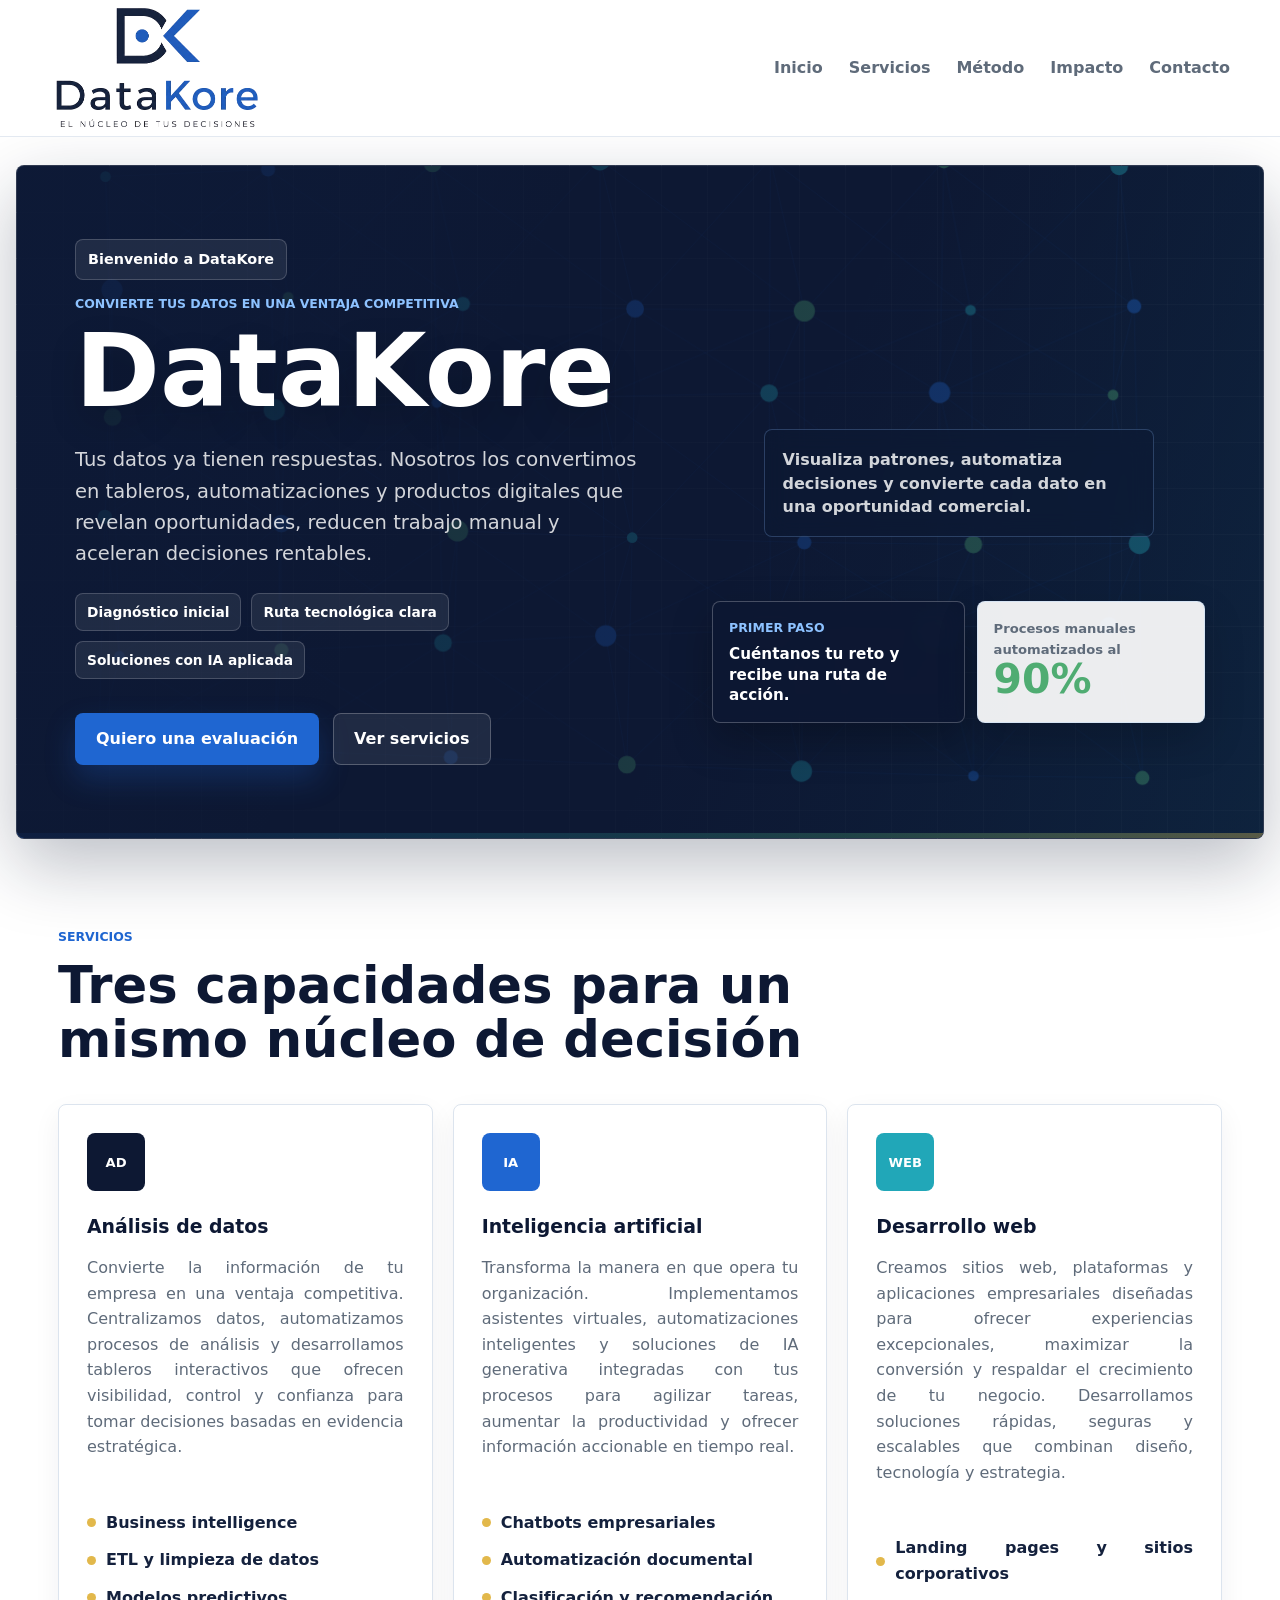
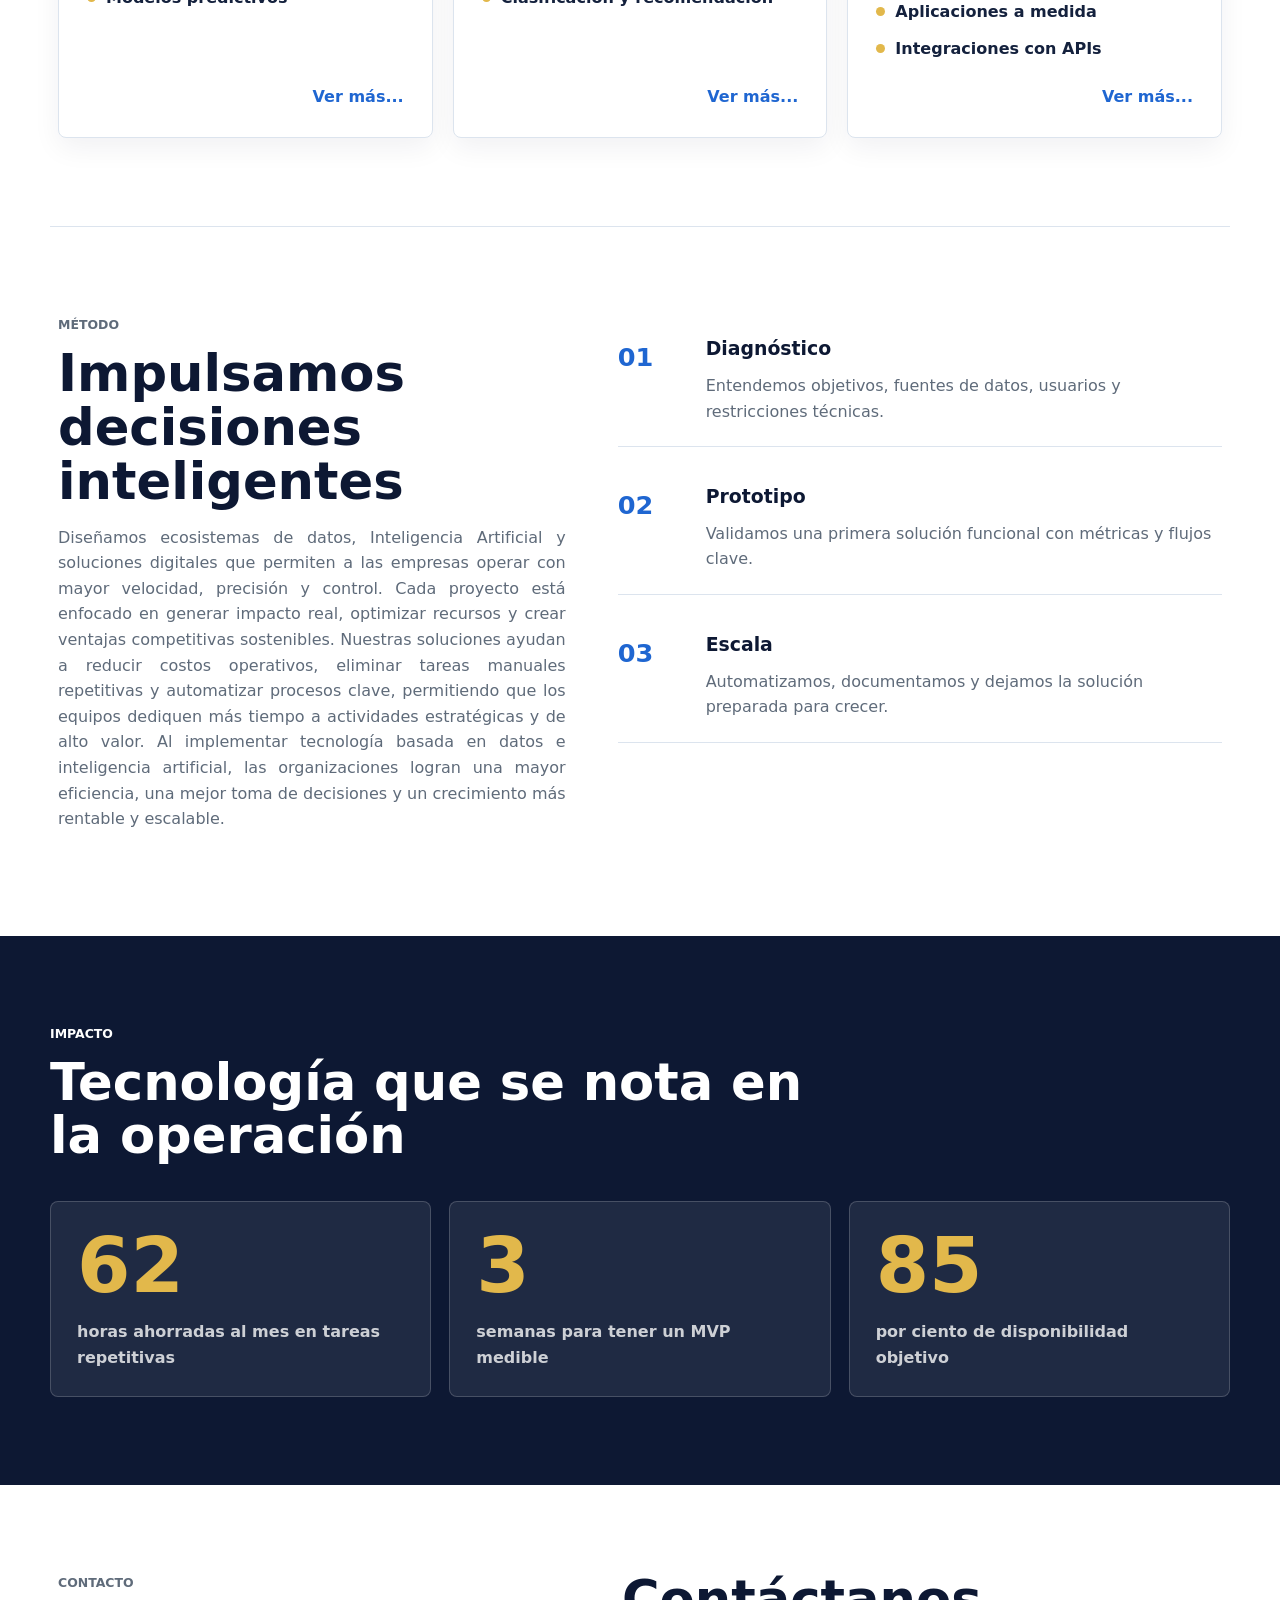
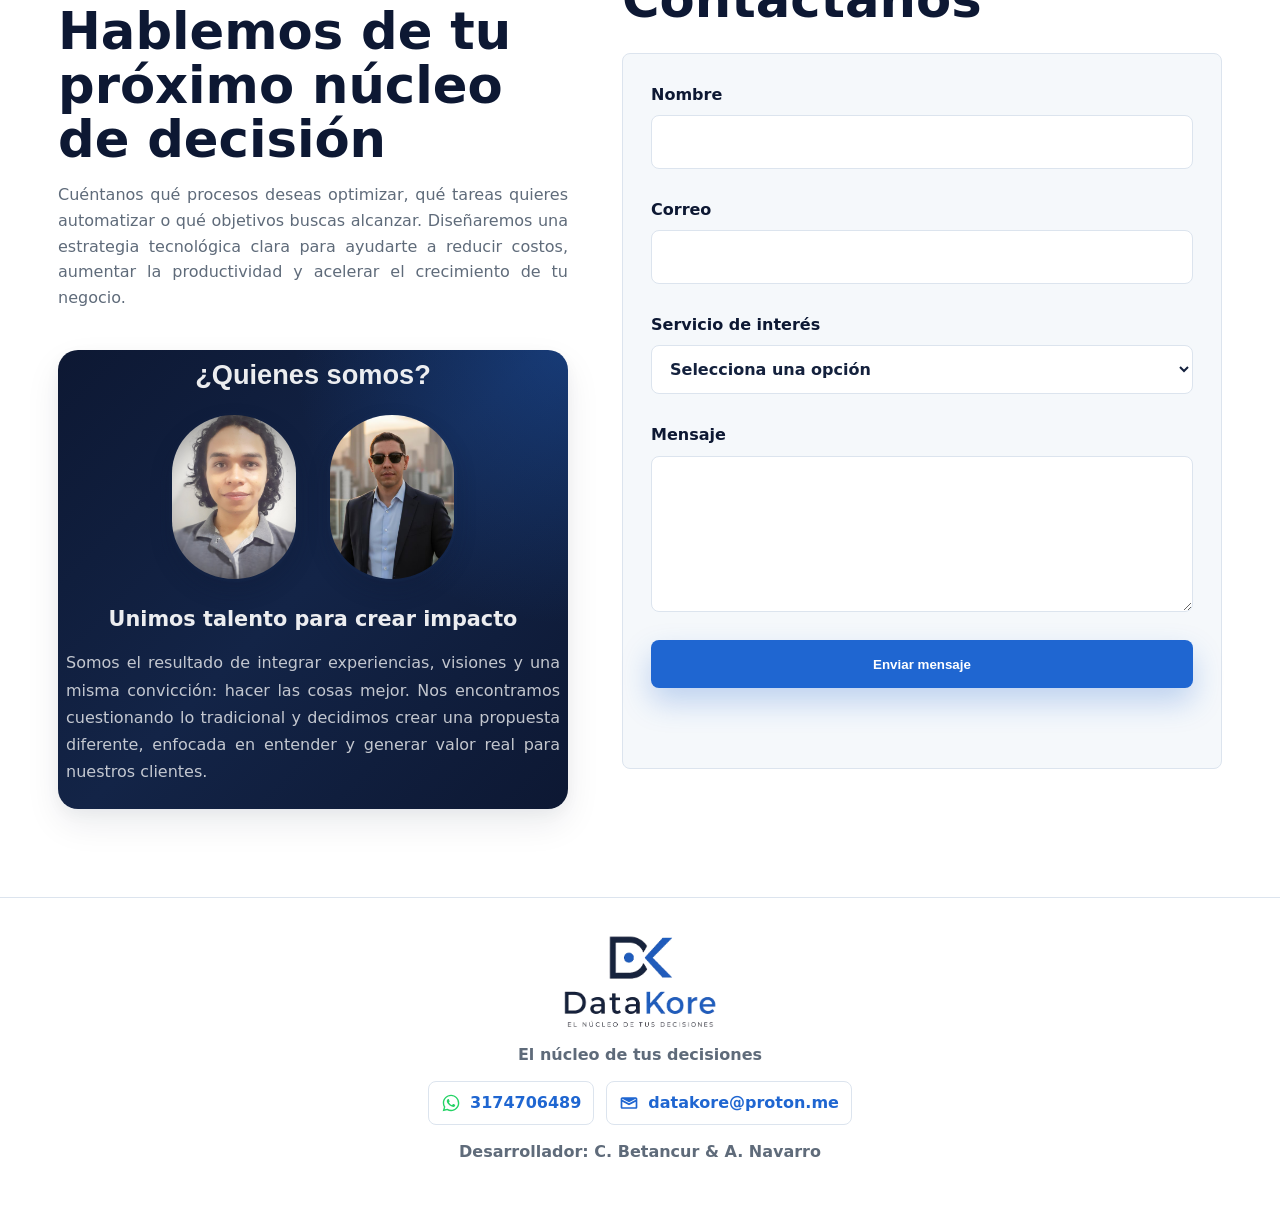
==== commit 70a0f765: "Mejoras en fundadores" ====
--- a/index.html
+++ b/index.html
@@ -7,7 +7,7 @@
       name="description"
       content="DataKore ofrece análisis de datos, desarrollo web e inteligencia artificial para convertir información en decisiones de negocio."
     />
-    <title>DataKore | Análisis de datos, web e inteligencia artificial</title>
+    <title>DataKore</title>
     <link rel="icon" href="favicon.ico" sizes="any" />
     <link rel="icon" type="image/png" href="favicon.png" />
     <link rel="stylesheet" href="styles.css" />
@@ -204,29 +204,69 @@
             clara para ayudarte a reducir costos, aumentar la productividad y acelerar 
             el crecimiento de tu negocio.
           </p>
-          <div class="founder-card">
-              <div class="founder-body">
-
-                  <div class="founder-profile">
-                    <img src="foto.jpeg" alt="Carlos Betancur" class="founder-photo">
-
-                    <h4 class="founder-name">Carlos Betancur</h4>
-                  </div>
-
-                  <div class="founder-content">
-                    <h2 class="founder-title">Experiencia</h2>
-                      <p>
-                          Especialista en soluciones tecnológicas con más de 5 años de experiencia 
-                          desarrollando proyectos de analítica, automatización, Inteligencia Artificial 
-                          y aplicaciones web. Participo de forma transversal en el diseño de dashboards, 
-                          desarrollo backend y frontend, creando soluciones que impulsan la eficiencia, 
-                          la escalabilidad y el crecimiento empresarial.
-                      </p>
-                  </div>
-
-              </div>
-
-          </div>
+        <div class="founder-card">
+
+          <!-- HEADER -->
+          <div class="team-header">
+            <button class="team-title-btn" onclick="showProfile('general')">
+              ¿Quienes somos?
+            </button>
+          </div>
+
+          <!-- FOTOS -->
+          <div class="founder-selector">
+
+            <img
+              src="foto.jpeg"
+              class="founder-photo"
+              data-user="carlos"
+              onclick="showProfile('carlos')"
+              alt="Carlos Betancur"
+            />
+
+            <img
+              src="foto_alex.png"
+              class="founder-photo"
+              data-user="alex"
+              onclick="showProfile('alex')"
+              alt="Alex"
+            />
+
+          </div>
+
+          <!-- CONTENIDO -->
+          <div class="profile-container">
+
+            <div class="profile-face active" id="general">
+              <h3>Unimos talento para crear impacto</h3>
+              <p>
+                Somos el resultado de integrar experiencias, visiones y una misma convicción: hacer las cosas mejor. 
+                Nos encontramos cuestionando lo tradicional y decidimos crear una propuesta diferente, 
+                enfocada en entender y generar valor real para nuestros clientes.
+              </p>
+            </div>
+
+            <div class="profile-face" id="carlos">
+              <h3>Carlos Betancur</h3>
+              <p>
+                Especialista en datos con más de 5 años de experiencia en analítica, automatización e inteligencia 
+                artificial, creando soluciones que convierten la información en decisiones estratégicas y generan 
+                valor real para las compañías.
+              </p>
+            </div>
+
+            <div class="profile-face" id="alex">
+              <h3>Alexander Navarro</h3>
+              <p>
+                Administrador de empresas y Magíster en estrategias comerciales apasionado por la tecnología, 
+                enfocado en integrar visión de negocio e innovación digital para desarrollar soluciones que generen valor, 
+                eficiencia y crecimiento sostenible en las organizaciones.
+              </p>
+            </div>
+
+          </div>
+
+        </div>
     </div>
       <section>
         <h2 id="contact-title-two">Contáctanos</h2><br>
@@ -276,7 +316,7 @@
           datakore@proton.me
         </a>
       </div>
-      <p>Desarrollado por Carlos Betancur</p>
+      <p>Desarrollador: C. Betancur & A. Navarro</p>
     </footer>
 
     <script src="script.js"></script>
--- a/styles.css
+++ b/styles.css
@@ -614,7 +614,7 @@
 
 .contact-form {
   display: grid;
-  gap: 18px;
+  gap: 28px;
   padding: 28px;
   border: 1px solid var(--line);
   border-radius: 8px;
@@ -885,100 +885,138 @@
         0 5px 15px rgba(13, 24, 51, 0.04);
 }
 
-.founder-body {
-    display: flex;
-    align-items: center;
-    gap: 28px;
-}
-
-.founder-profile {
-    text-align: center;
-    flex-shrink: 0;
+/* ===== HEADER ===== */
+
+.team-header {
+  text-align: center;
+  margin-bottom: 20px;
+}
+
+.team-title-btn {
+  background: none;
+  border: none;
+  cursor: pointer;
+
+  font-size: 1.7rem;
+  font-weight: 800;
+
+  color: rgba(255,255,255,.92);
+
+  transition: .25s ease;
+}
+
+.team-title-btn:hover {
+  color: var(--cyan);
+  transform: translateY(-2px);
+}
+
+/* ===== FOTOS ===== */
+
+.founder-selector {
+  display: flex;
+  justify-content: center;
+  gap: 28px;
+  margin-bottom: 25px;
 }
 
 .founder-photo {
-    width: 140px;
-    height: 180px;
-
-    object-fit: cover;
-
-    border-radius: 50% / 35%;
-
-    border: 4px solid #ffffff;
-
-    box-shadow: 0 10px 20px rgba(13, 24, 51, 0.12);
-}
-
-.founder-name {
-    margin-top: 12px;
-
-    font-size: 1rem;
-    font-weight: 600;
-
-    color: rgba(255, 255, 255, 0.78);
-}
-
-.founder-brand {
-    width: 28px;
-    height: 28px;
-
-    margin-top: 8px;
-
-    object-fit: contain;
-}
-
-.founder-content {
-    flex: 1;
-}
-
-.founder-title {
-    margin: 0 0 24px 0;
-
-    font-size: 1.4rem;
+  width: 130px;
+  height: 170px;
+
+  object-fit: cover;
+
+  border-radius: 50% / 36%;
+  border: 3px solid transparent;
+
+  cursor: pointer;
+
+  box-shadow: 0 10px 20px rgba(13,24,51,.2);
+
+  transition: .3s ease;
+}
+
+.founder-photo:hover {
+  transform: scale(1.07);
+}
+
+.founder-photo.active {
+  border-color: var(--cyan);
+  transform: scale(1.1);
+  box-shadow: 0 12px 30px rgba(25,167,189,.4);
+}
+
+/* ===== CONTENIDO ===== */
+
+.profile-container {
+  width: 100%;
+  max-width: 680px;
+  margin: 0 auto;
+  position: relative;
+}
+
+.profile-face {
+  display: none;
+
+  text-align: center;
+
+  color: rgba(255,255,255,.9);
+
+  animation: fadeProfile .35s ease;
+}
+
+.profile-face.active {
+  display: block;
+}
+
+.profile-face h3 {
+  margin-bottom: 12px;
+  font-size: 1.3rem;
+  font-weight: 700;
+  color: rgba(255,255,255,.92);
+}
+
+.profile-face p {
+  line-height: 1.7;
+  color: rgba(255,255,255,.75);
+}
+
+@keyframes fadeProfile {
+  from {
+    opacity: 0;
+    transform: translateY(8px);
+  }
+
+  to {
+    opacity: 1;
+    transform: translateY(0);
+  }
+}
+
+/* ===== RESPONSIVE ===== */
+
+@media (max-width: 768px) {
+
+  .founder-selector {
+    gap: 18px;
+  }
+
+  .founder-photo {
+    width: 110px;
+    height: 140px;
+  }
+
+  .profile-face h3 {
+    margin-bottom: 12px;
+    font-size: 1.3rem;
     font-weight: 700;
-
-    color: rgba(255, 255, 255, 0.78);
-}
-
-.founder-content p {
-    margin: 0;
-
-    text-align: justify;
-
-    line-height: 1.8;
-
-    color: rgba(255, 255, 255, 0.78);
-}
-
-/* ===== RESPONSIVE ===== */
-
-@media (max-width: 768px) {
-
-    .founder-body {
-        flex-direction: column;
-        align-items: center;
-    }
-
-    .founder-profile {
-        width: 100%;
-        display: flex;
-        flex-direction: column;
-        align-items: center;
-        justify-content: center;
-    }
-
-    .founder-photo {
-        display: block;
-        margin: 0 auto;
-    }
-
-    .founder-name {
-        text-align: center;
-    }
-
-    .founder-brand {
-        margin-left: auto;
-        margin-right: auto;
-        display: block;
-    }
-}
+    color: rgba(255,255,255,.92);
+  }
+
+  .profile-face p {
+    font-size: .95rem;
+  }
+
+  .team-title-btn {
+    font-size: 1.45rem;
+  }
+}
